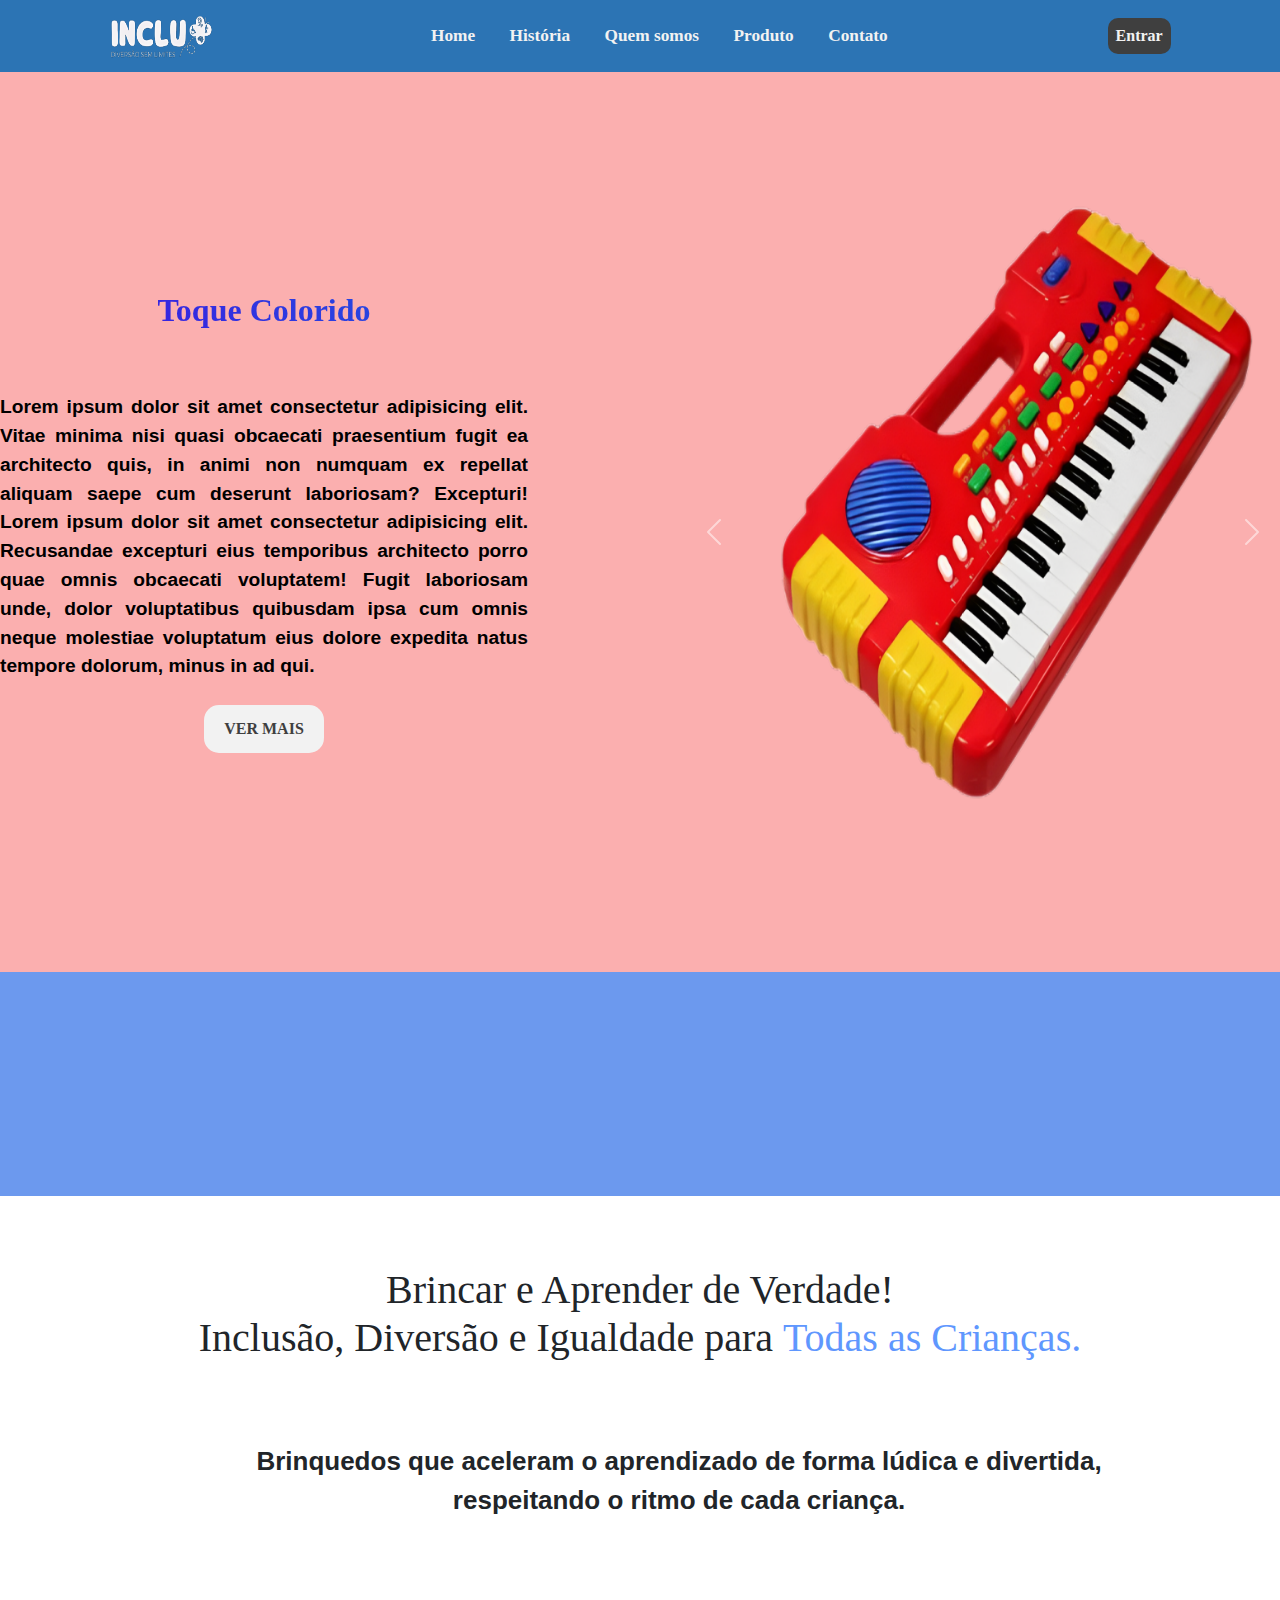
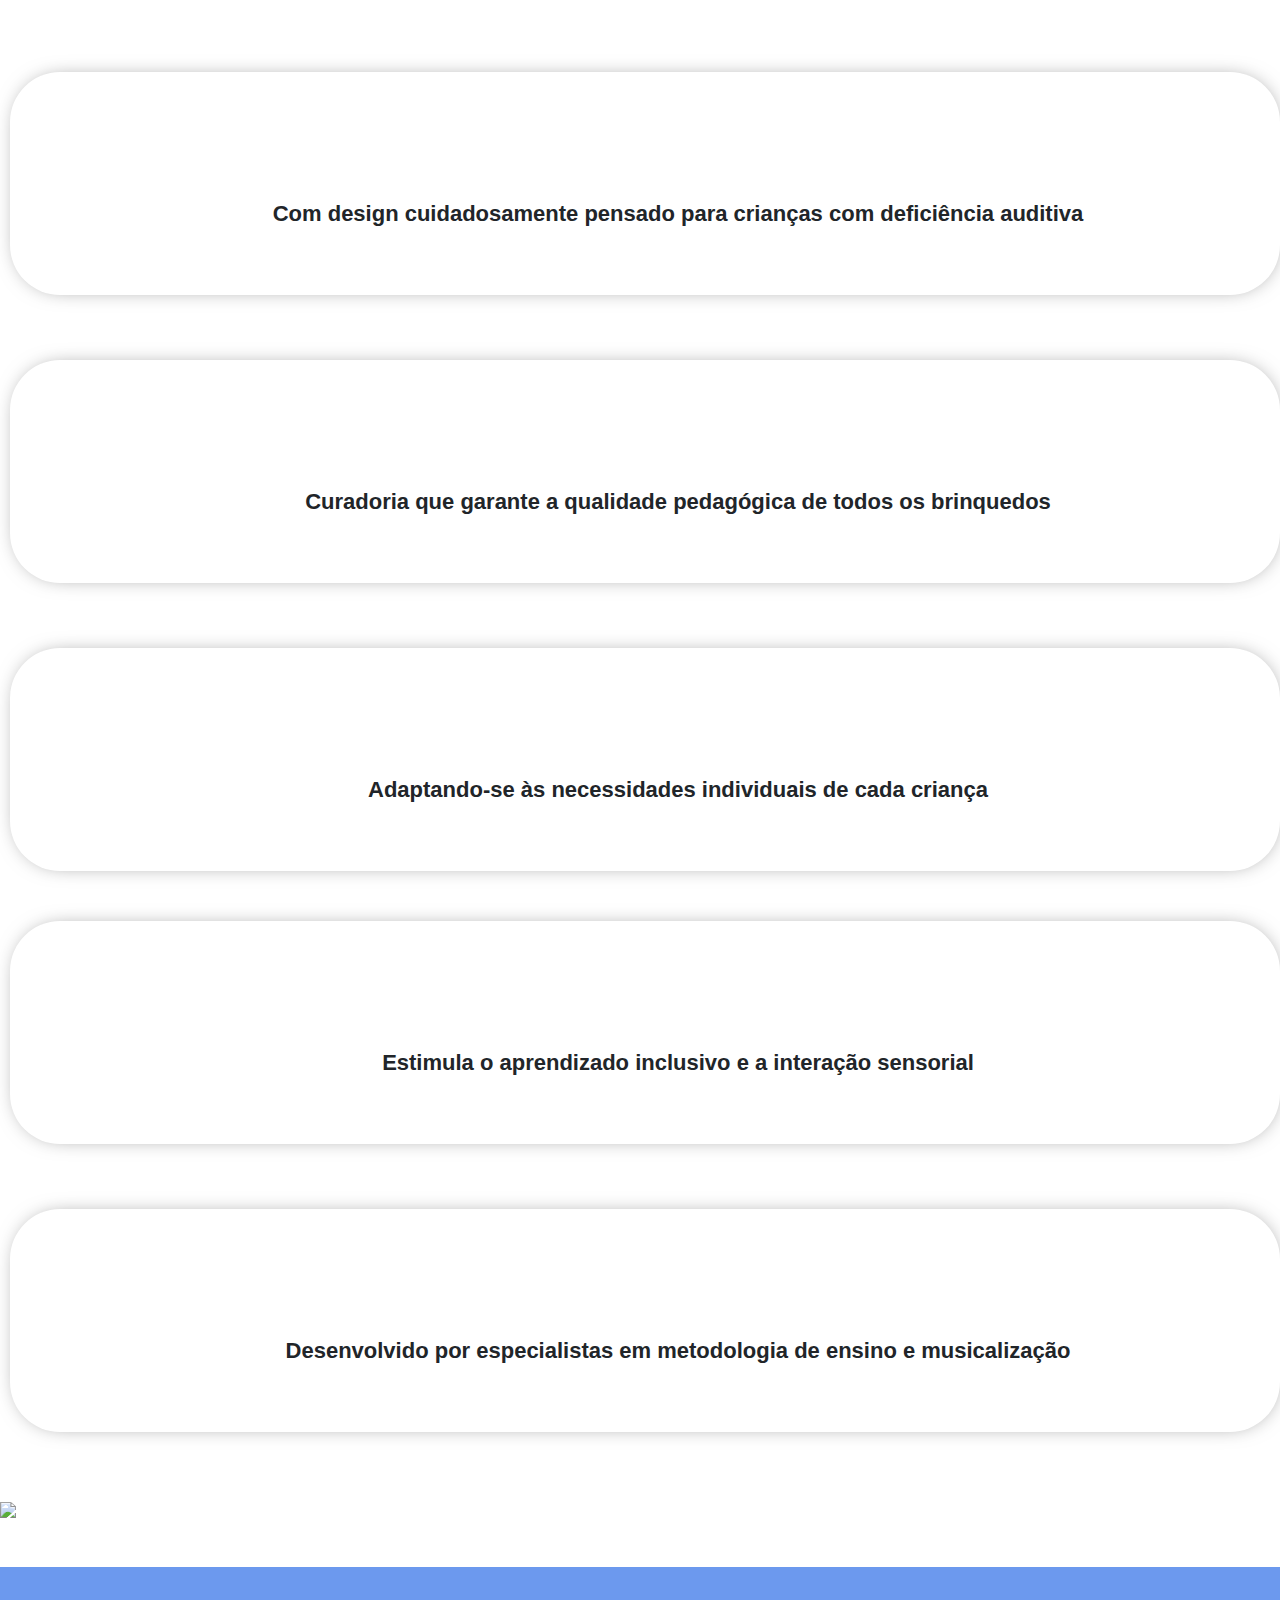
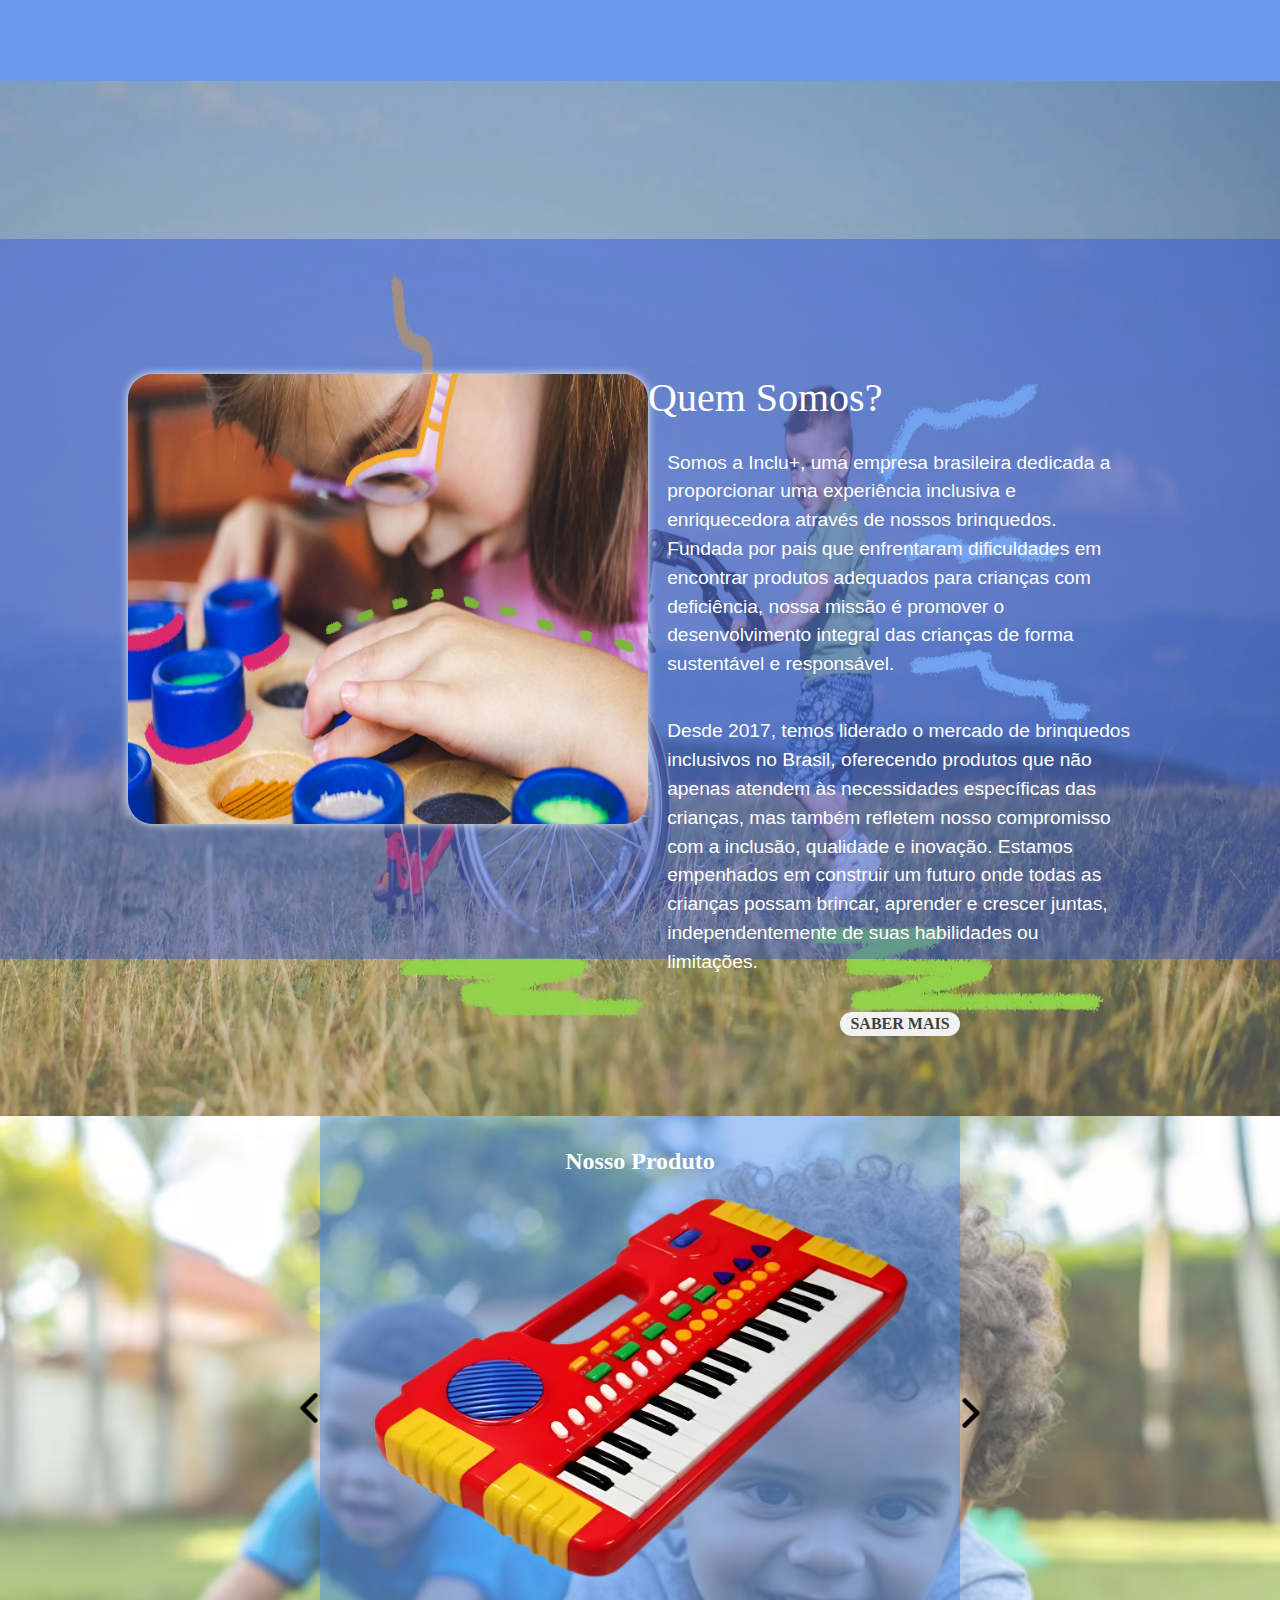
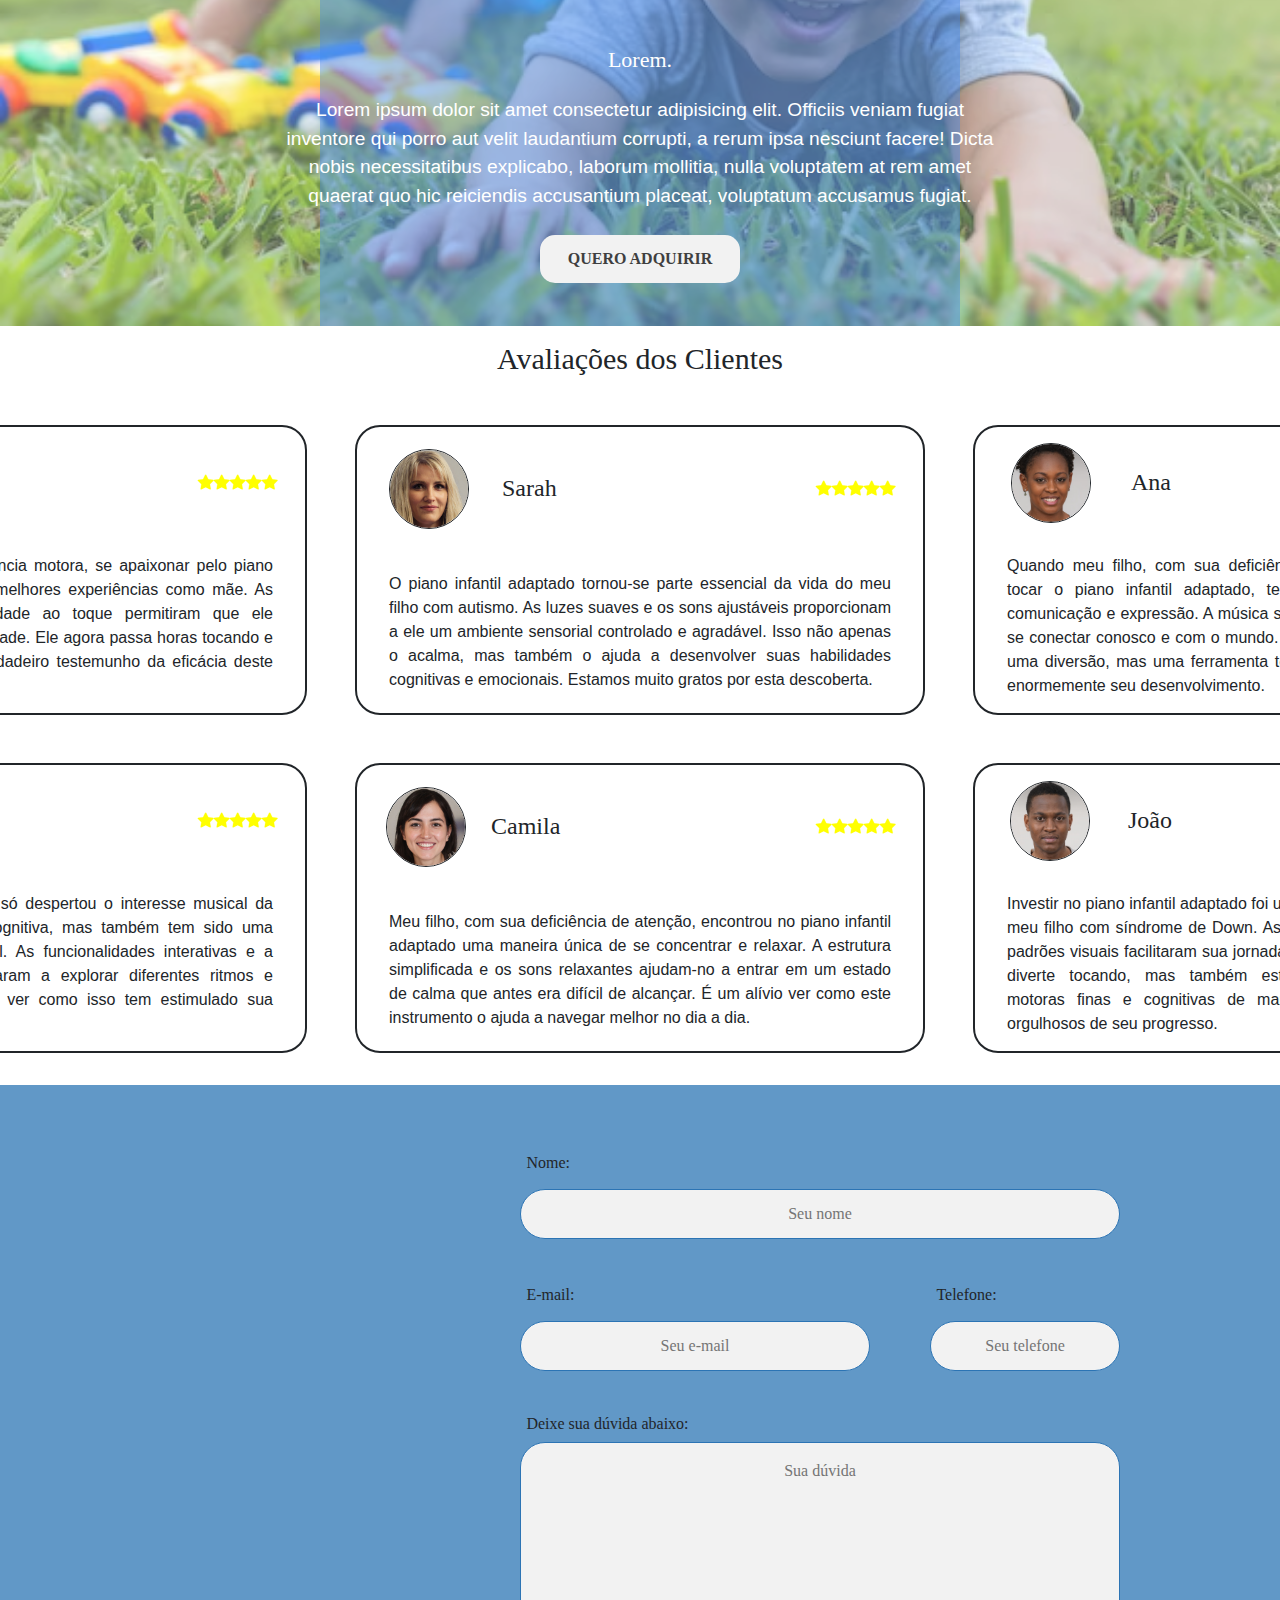
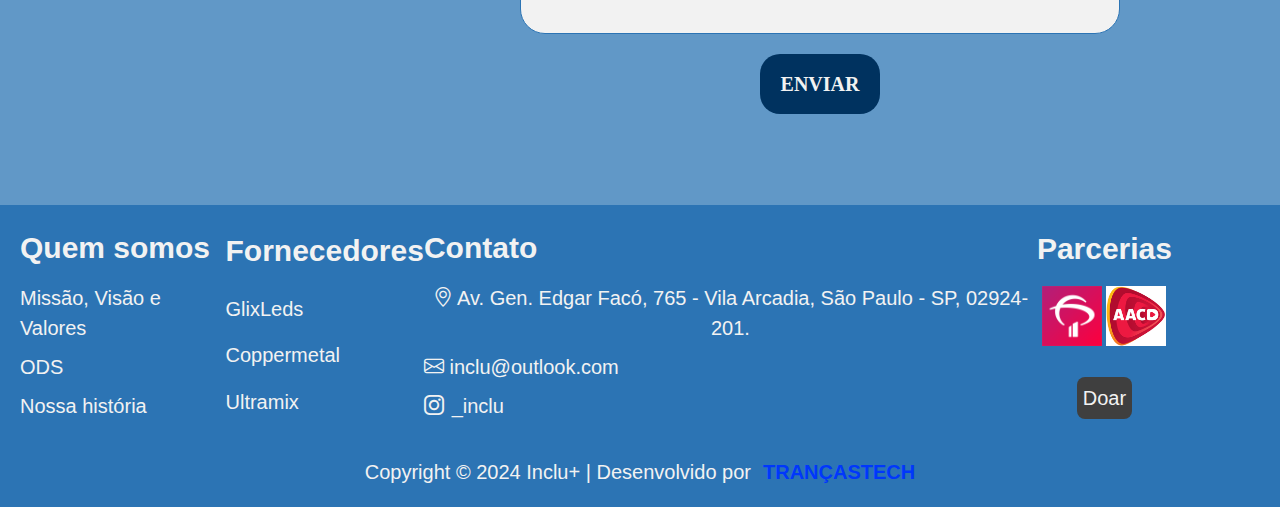
==== index.html @ 2a8fe9d1 "Referencias alteradas" ====
<!DOCTYPE html>
<html lang="pt-br">

<head>
    <meta charset="UTF-8">
    <meta name="viewport" content="width=device-width, initial-scale=1.0">
    <link rel="stylesheet" href="https://cdn.jsdelivr.net/npm/bootstrap-icons@1.11.3/font/bootstrap-icons.min.css">
    <link rel="shortcut icon" href="./IMG/+.PNG" type="image/x-icon">
    <link href="https://cdn.jsdelivr.net/npm/bootstrap@5.3.3/dist/css/bootstrap.min.css" rel="stylesheet"
        integrity="sha384-QWTKZyjpPEjISv5WaRU9OFeRpok6YctnYmDr5pNlyT2bRjXh0JMhjY6hW+ALEwIH" crossorigin="anonymous">
    <title>Inclu+</title>
    <link rel="stylesheet" href="https://cdnjs.cloudflare.com/ajax/libs/font-awesome/6.2.1/css/all.min.css"
        integrity="sha512-MV7K8+y+gLIBoVD59lQIYicR65iaqukzvf/nwasF0nqhPay5w/9lJmVM2hMDcnK1OnMGCdVK+iQrJ7lzPJQd1w=="
        crossorigin="anonymous" referrerpolicy="no-referrer" />
    <link rel="stylesheet" href="./CSS/index.css">
</head>

<body id="inicio">
    <header>
        <nav class="nav-bar">
            <div class="logo">
                <a href="./index.html"><img src="./IMG/Logo.png" alt="Logo da Inclu+"></a>
            </div>
            <div class="nav-list">
                <ul>
                    <li class="nav-item"><a href="./index.html" class="nav-link">Home</a></li>
                    <li class="nav-item"><a href="./HTML/sobre.html" class="nav-link">História</a></li>
                    <li class="nav-item"><a href="#informacoes" class="nav-link">Quem somos</a></li>
                    <li class="nav-item"><a href="#NossoProd" class="nav-link">Produto</a></li>
                    <li class="nav-item"><a href="#contato" class="nav-link">Contato</a></li>
                </ul>
            </div>
            <div class="login-button">
                <a href="./HTML/Login.html">Entrar</a>
            </div>

            <div class="mobile-menu-icon">
                <button onclick="menuShow()"><img class="icon" src="./IMG/menu_white_36dp.svg" alt=""></button>
            </div>
        </nav>
        <div class="mobile-menu">
            <ul>
                <li class="nav-item"><a href="./index.html" class="nav-link">Home</a></li>
                <li class="nav-item"><a href="./HTML/sobre.html" class="nav-link">História</a></li>
                <li class="nav-item"><a href="#informacoes" class="nav-link">Quem somos</a></li>
                <li class="nav-item"><a href="#NossoProd" class="nav-link">Produto</a></li>
                <li class="nav-item"><a href="#contato" class="nav-link">Contato</a></li>
            </ul>

            <div class="login-button">
                <a href="./HTML/Login.html">Entrar</a>
            </div>
        </div>
    </header>

    <div id="carouselExampleAutoplaying" class="carousel slide" data-bs-ride="carousel">
        <div class="texto">
            <h2>Toque Colorido</h2>
            <p id="textoCarousel">Lorem ipsum dolor sit amet consectetur adipisicing elit. Vitae minima nisi quasi
                obcaecati
                praesentium fugit ea architecto quis, in animi non numquam ex repellat aliquam saepe cum deserunt
                laboriosam? Excepturi! Lorem ipsum dolor sit amet consectetur adipisicing elit. Recusandae excepturi
                eius temporibus architecto porro quae omnis obcaecati voluptatem! Fugit laboriosam unde, dolor
                voluptatibus quibusdam ipsa cum omnis neque molestiae voluptatum eius dolore expedita natus tempore
                dolorum, minus in ad qui.</p>
            <a id="VerMais" href="#produto">Ver mais</a>
        </div>
        <div class="carrossel">
            <div class="carousel-inner">
                <div class="carousel-item active">
                    <img src="./IMG/piano1.png" id="d-block" class="d-block w-100 vermelho" alt="">
                </div>
                <div class="carousel-item">
                    <img src="./IMG/piano2.png" class="d-block w-100 preto" alt="">
                </div>
                <div class="carousel-item">
                    <img src="./IMG/piano3.png" class="d-block w-100 rosa" alt="">
                </div>
            </div>
            <button class="carousel-control-prev" type="button" data-bs-target="#carouselExampleAutoplaying"
                data-bs-slide="prev">
                <span class="carousel-control-prev-icon" aria-hidden="true"></span>
                <span class="visually-hidden">Previous</span>
            </button>
            <button class="carousel-control-next" type="button" data-bs-target="#carouselExampleAutoplaying"
                data-bs-slide="next">
                <span class="carousel-control-next-icon" aria-hidden="true"></span>
                <span class="visually-hidden">Next</span>
            </button>
        </div>
    </div>

    <section class="beneficios">
        <img src="IMG/8804fb5b4b.gif" alt="" class="planeta">
        <div class="display-servicos">
            <div class="container2">
                <div class="row">
                    <div class="col-xs-12">
                        <h2>
                            Brincar e Aprender de Verdade! <br>
                            Inclusão, Diversão e Igualdade para <span>Todas as Crianças.</span>
                        </h2>
                        <p>Brinquedos que aceleram o aprendizado de forma lúdica e divertida, <br class="hidden-xs">
                            respeitando o ritmo de cada criança. </p>
                    </div>
                </div>
                <div class="boxes-servicos-desk hidden-xs boxes-servicos visible-xs">
                    <div class="row">

                        <div class="col-xs-12 col-sm-4 col-md-4">
                            <div class="box-servico">
                                <img src="https://criancasinteligentes.com.br/ci/wp-content/uploads/2020/03/imagem-9.png"
                                    alt="">
                                <p>Com design cuidadosamente pensado para crianças com deficiência auditiva</p>
                            </div>
                        </div>
                    </div>
                    <div class="row">
                        <div class="col-xs-12 col-sm-4 col-md-4">
                            <div class="box-servico">
                                <img src="https://criancasinteligentes.com.br/ci/wp-content/uploads/2020/03/imagem-6.png"
                                    alt="">
                                <p>Curadoria que garante a qualidade pedagógica de todos os brinquedos</p>
                            </div>
                        </div>
                    </div>
                    <div class="col-xs-12 col-sm-4 col-md-4">
                        <div class="box-servico">
                            <img src="https://criancasinteligentes.com.br/ci/wp-content/uploads/2020/03/imagem-11.png"
                                alt="">
                            <p>Adaptando-se às necessidades individuais de cada criança</p>
                        </div>
                    </div>
                    <div class="col-xs-12 col-sm-4 col-md-4">
                        <div class="box-servico">
                            <img src="https://criancasinteligentes.com.br/ci/wp-content/uploads/2020/03/imagem-10.png"
                                alt="">
                            <p>Estimula o aprendizado inclusivo e a interação sensorial</p>
                        </div>
                    </div>
                </div>
                <div class="row">
                </div>
            </div>
            <div class="boxes-servicos visible-xs">
                <div class="box-servico">
                    <img src="https://criancasinteligentes.com.br/ci/wp-content/uploads/2020/03/imagem-8.png" alt="">
                    <p>Desenvolvido por especialistas em metodologia de ensino e musicalização</p>
                </div>
            </div>
        </div>
        </div>
        <div class="row">
            <div class="col-xs-12">
                <img src="IMG/8804fb5b4b.gif" class="lua">
            </div>
        </div>
    </section>

    <div class="algumaCoisa">
        <figure class="fundo"><img src="./IMG/Fundo body.jpeg" alt=""></figure>
        <div id="informacoes" class="infos">
            <div class="flex">
                <figure><img src="./IMG/criançaBrincando.png" alt=""></figure>
                <div class="informacoes">
                    <h1>Quem Somos?</h1>
                    <p> Somos a Inclu+, uma empresa brasileira dedicada a proporcionar uma experiência inclusiva e
                        enriquecedora através de nossos brinquedos. Fundada por pais que enfrentaram dificuldades em
                        encontrar produtos adequados para crianças com deficiência, nossa missão é promover o
                        desenvolvimento integral das crianças de forma sustentável e responsável.</p>
                    <p>Desde 2017, temos liderado o mercado de brinquedos inclusivos no Brasil, oferecendo produtos que
                        não apenas atendem às necessidades específicas das crianças, mas também refletem nosso
                        compromisso com a inclusão, qualidade e inovação. Estamos empenhados em construir um futuro onde
                        todas as crianças possam brincar, aprender e crescer juntas, independentemente de suas
                        habilidades ou limitações.</p>
                    <a href="./HTML/sobre.html">Saber mais</a>
                </div>
            </div>
        </div>
    </div>

    <div id="produto">
        <div class="fundo2">
            <figure><img src="./IMG/FundoPiano.png" alt=""></figure>
        </div>
        <div class="resto">
            <div class="texto2">
                <h2>Lorem.</h2>
                <p>Lorem ipsum dolor sit amet consectetur adipisicing elit. Officiis veniam fugiat inventore qui porro
                    aut
                    velit laudantium corrupti, a rerum ipsa nesciunt facere! Dicta nobis necessitatibus explicabo,
                    laborum
                    mollitia, nulla voluptatem at rem amet quaerat quo hic reiciendis accusantium placeat, voluptatum
                    accusamus fugiat.</p>
                <a href="./HTML/AdquirirProd.html">Quero adquirir</a>
            </div>
            <div class="container-slider">
                <button id="prev-button"><img src="./IMG/arrow.png" alt="prev-button"></button>
                <div class="container-images">
                    <img src="./IMG/piano1.png" alt="piano infantil" class="slider on">
                    <img src="./IMG/piano2.png" alt="piano infantil" class="slider">
                    <img src="./IMG/piano3.png" alt="piano infantil" class="slider">
                </div>
                <button id="next-button"><img src="./IMG/arrow.png" alt="next-button"></button>
            </div>
            <h2 id="NossoProd">Nosso Produto</h2>
        </div>
    </div>
    <div class="avaliacao">
        <h2>Avaliações dos Clientes</h2>
        <div class="avaliacoes">
            <div class="av">
                <div class="divisao">
                    <div class="fotoCliente">
                        <figure><img src="./IMG/face-imagem-457829.jpg" alt="cliente"></figure>
                        <h4>Laura</h4>
                    </div>
                    <div class="estrelas">
                        <div class="alinhar">
                            <i class="bi bi-star-fill"></i><i class="bi bi-star-fill"></i><i
                                class="bi bi-star-fill"></i><i class="bi bi-star-fill"></i><i
                                class="bi bi-star-fill"></i>
                        </div>
                    </div>
                </div>
                <div class="cardTexto">
                    <p>Ver meu filho, com sua deficiência motora, se apaixonar pelo piano infantil adaptado foi uma das
                        melhores experiências como mãe. As teclas grandes e a sensibilidade ao toque permitiram que ele
                        explorasse a música com facilidade. Ele agora passa horas tocando e improvisando, o que é um
                        verdadeiro testemunho da eficácia deste instrumento.</p>
                </div>
            </div>
            <div class="av">
                <div class="divisao">
                    <div class="fotoCliente">
                        <figure><img src="./IMG/face-imagem-622151.jpg" alt="cliente"></figure>
                        <h4>Sarah</h4>
                    </div>
                    <div class="estrelas">
                        <div class="alinhar">
                            <i class="bi bi-star-fill"></i><i class="bi bi-star-fill"></i><i
                                class="bi bi-star-fill"></i><i class="bi bi-star-fill"></i><i
                                class="bi bi-star-fill"></i>
                        </div>
                    </div>
                </div>
                <div class="cardTexto">
                    <p>O piano infantil adaptado tornou-se parte essencial da vida do meu filho com autismo. As luzes
                        suaves
                        e os sons ajustáveis proporcionam a ele um ambiente sensorial controlado e agradável. Isso não
                        apenas o acalma, mas também o ajuda a desenvolver suas habilidades cognitivas e emocionais.
                        Estamos
                        muito gratos por esta descoberta.</p>
                </div>
            </div>
            <div class="av">
                <div class="divisao">
                    <div class="fotoCliente">
                        <figure><img src="./IMG/face-imagem127123.PNG" alt="cliente"></figure>
                        <h4>Ana</h4>
                    </div>

                    <div class="estrelas">
                        <div class="alinhar">
                            <i class="bi bi-star-fill"></i><i class="bi bi-star-fill"></i><i
                                class="bi bi-star-fill"></i><i class="bi bi-star-fill"></i><i
                                class="bi bi-star-fill"></i>
                        </div>
                    </div>
                </div>
                <div class="cardTexto">
                    <p>Quando meu filho, com sua deficiência de linguagem, começou a tocar o piano infantil adaptado,
                        testemunhei um novo nível de comunicação e expressão. A música se tornou sua forma preferida de
                        se
                        conectar conosco e com o mundo. Este instrumento não é apenas uma diversão, mas uma ferramenta
                        terapêutica que tem beneficiado enormemente seu desenvolvimento.</p>
                </div>
            </div>
            <div class="av">
                <div class="divisao">
                    <div class="fotoCliente">
                        <figure><img src="./IMG/face-imagem-813365.jpg" alt="cliente"></figure>
                        <h4>Rodrigo</h4>
                    </div>

                    <div class="estrelas">
                        <div class="alinhar">
                            <i class="bi bi-star-fill"></i><i class="bi bi-star-fill"></i><i
                                class="bi bi-star-fill"></i><i class="bi bi-star-fill"></i><i
                                class="bi bi-star-fill"></i>
                        </div>
                    </div>
                </div>
                <div class="cardTexto">
                    <p>O piano infantil adaptado não só despertou o interesse musical da minha filha com deficiência
                        cognitiva, mas também tem sido uma ferramenta educacional incrível. As funcionalidades
                        interativas e
                        a interface acessível a incentivaram a explorar diferentes ritmos e melodias. Estamos felizes
                        por
                        ver como isso tem estimulado sua curiosidade e aprendizado.</p>
                </div>
            </div>
            <div class="av">
                <div class="divisao">
                    <div class="fotoCliente">
                        <figure><img src="./IMG/face-imagem-861164.jpg" alt="cliente"></figure>
                        <h4>Camila</h4>
                    </div>

                    <div class="estrelas">
                        <div class="alinhar">
                            <i class="bi bi-star-fill"></i><i class="bi bi-star-fill"></i><i
                                class="bi bi-star-fill"></i><i class="bi bi-star-fill"></i><i
                                class="bi bi-star-fill"></i>
                        </div>
                    </div>
                </div>
                <div class="cardTexto">
                    <p>Meu filho, com sua deficiência de atenção, encontrou no piano infantil adaptado uma maneira única
                        de
                        se concentrar e relaxar. A estrutura simplificada e os sons relaxantes ajudam-no a entrar em um
                        estado de calma que antes era difícil de alcançar. É um alívio ver como este instrumento o ajuda
                        a
                        navegar melhor no dia a dia.</p>
                </div>
            </div>
            <div class="av">
                <div class="divisao">
                    <div class="fotoCliente">
                        <figure><img src="./IMG/face-imagem123815.PNG" alt="cliente"></figure>
                        <h4>João</h4>
                    </div>

                    <div class="estrelas">
                        <div class="alinhar">
                            <i class="bi bi-star-fill"></i><i class="bi bi-star-fill"></i><i
                                class="bi bi-star-fill"></i><i class="bi bi-star-fill"></i><i
                                class="bi bi-star-fill"></i>
                        </div>
                    </div>
                </div>
                <div class="cardTexto">
                    <p>Investir no piano infantil adaptado foi uma das melhores decisões para meu filho com síndrome de
                        Down. As teclas sensíveis ao toque e os padrões visuais facilitaram sua jornada na música. Ele
                        não
                        apenas se diverte tocando, mas também está desenvolvendo habilidades motoras finas e cognitivas
                        de
                        maneira surpreendente. Estamos orgulhosos de seu progresso.</p>
                </div>
            </div>
        </div>
    </div>

    <div id="contato" class="mapa">
        <div class="estilizar">
            <iframe
                src="https://www.google.com/maps/embed?pb=!1m18!1m12!1m3!1d3658.915525175814!2d-46.7072076!3d-23.499551999999998!2m3!1f0!2f0!3f0!3m2!1i1024!2i768!4f13.1!3m3!1m2!1s0x94cef855a8584cdf%3A0x22f2cccbb94261d8!2sAv.%20Gen.%20Edgar%20Fac%C3%B3%2C%20765%20-%20Vila%20Arcadia%2C%20S%C3%A3o%20Paulo%20-%20SP%2C%2002924-201!5e0!3m2!1spt-BR!2sbr!4v1719951528110!5m2!1spt-BR!2sbr"
                width="600" height="450" style="border:0;" allowfullscreen="" loading="lazy"
                referrerpolicy="no-referrer-when-downgrade">
            </iframe>
            <div class="formCtt">
                <form action="https://formspree.io/f/mwpekbgp" method="POST" class="form">
                    <div class="div1Form">
                        <label for="name">Nome:</label>
                        <input placeholder="Seu nome" type="text" name="Nome" id="name">
                    </div>
                    <div class="div2Form">
                        <div class="email">
                            <label for="email">E-mail:</label>
                            <input placeholder="Seu e-mail" required type="email" name="E-mail" id="email">
                        </div>
                        <div class="telefone">
                            <label for="tel">Telefone:</label>
                            <input placeholder="Seu telefone" type="number" name="Telefone" id="tel">
                        </div>
                    </div>
                    <div class="div3Form">
                        <label for="message">Deixe sua dúvida abaixo:</label>
                        <textarea placeholder="Sua dúvida" required name="message" id="message"></textarea>
                        <button type="submit">Enviar</button>
                    </div>
                </form>
            </div>
        </div>
    </div>

    <footer>
        <div class="footer1">
            <div class="div1">
                <div class="footer">
                    <h4 class="footer">Quem somos</h4>
                    <a href="./HTML/sobre.html">Missão, Visão e Valores</a>
                    <a href="./HTML/sobre.html">ODS</a>
                    <a href="./HTML/sobre.html">Nossa história</a>
                </div>

                <div class="footer">
                    <h4>Fornecedores</h4>
                    <a href="https://glixleds.com.br/">
                        GlixLeds
                    </a>
                    <a href="https://www.coppermetal.com.br/">
                        Coppermetal
                    </a>
                    <a href="https://tintasultramix.com.br/">
                        Ultramix
                    </a>
                </div>

                <div class="footer esse">
                    <h4>Contato</h4>
                    <p><i class="bi bi-geo-alt"></i> Av. Gen. Edgar Facó, 765 - Vila Arcadia, São Paulo - SP,
                        02924-201.
                    </p>
                    <p><i class="bi bi-envelope"></i> inclu@outlook.com</p>
                    <div class="insta">
                        <a id="Insta" href="https://www.instagram.com/_inclu/">
                            <i class="bi bi-instagram"></i>
                        </a>
                        <p>_inclu</p>
                    </div>
                </div>

                <div class="footer">
                    <h4>Parcerias</h4>
                    <div class="i.social-icon essa">
                        <i><img class="imagemfooter" src="./IMG/ícone bradesco.png" alt="Imagem do ícone bradesco"></i>
                        <i><img class="imagemfooter" src="./IMG/aacd logo.jpg" alt="Ícone do site doe.aacd.org.br"></i>
                    </div>
                    <a class="Doar" href="https://doe.aacd.org.br/">
                        <p>Doar</p>
                    </a>
                </div>
            </div>
            <div class="div2">
                <p>Copyright &copy; 2024 Inclu+ | Desenvolvido por <a href="#inicio">Trançastech</a></p>
            </div>
        </div>
    </footer>

    <script src="./JS/teste.js"></script>
    <script src="./JS/main.js"></script>
    <script src="https://cdn.jsdelivr.net/npm/bootstrap@5.3.3/dist/js/bootstrap.bundle.min.js"
        integrity="sha384-YvpcrYf0tY3lHB60NNkmXc5s9fDVZLESaAA55NDzOxhy9GkcIdslK1eN7N6jIeHz"
        crossorigin="anonymous"></script>
</body>

</html>
---- CSS/index.css ----
/* ESTILIZAÇÃO GERAL */

@import url("https://fonts.googleapis.com/css?family=Baloo+Bhai&display=swap");

* {
    padding: 0;
    margin: 0;
    box-sizing: border-box;
    font-family: "Baloo Bhai";
}

:root {
    --widthLogo: 105px;
    --heightLogo: 45px;
    --cor-primaria: #f2f2f2;
    --cor-secundaria: #2c74b4;
    --cor-fundo: #3f3f3f;
    --margin-padrao: 1.6em;
    --radius-botao: 10px;
    --tamanho-fonte-padrao: 1.2rem;
    --tamanho-fonte-padrao: 1.2rem;
}

/* HEADER MOBILE E PC*/

header {
    pointer-events: all;
    z-index: 1;
    top: 0;
    position: fixed;
    width: 100%;
    opacity: 1;
    height: 4.5em;
    background-color: var(--cor-secundaria)
}

.nav-bar {
    display: flex;
    justify-content: space-around;
    align-items: center;
    height: 100%;
}

.logo {
    display: flex;
    align-items: center;
}

.logo h1 {
    color: #fff;
}

.nav-list {
    display: flex;
    align-items: center;
    justify-content: center;
}

.nav-list ul {
    display: flex;
    justify-content: center;
    list-style: none;
}

.nav-bar a {
    font-family: Verdana, Geneva, Tahoma;
    font-size: .9em;
    margin: 0 1em;
    text-decoration: none;
    color: var(--cor-primaria);
    font-weight: bold;
    transition: .3s ease-in-out;
}

.nav-bar a:hover {
    transform: scale(.95);
}

.login-button a {
    font-family: Verdana, Geneva, Tahoma;
    font-size: 1em;
    border-radius: var(--radius-botao);
    background-color: var(--cor-fundo);
    padding: .4em .5em;
    color: var(--cor-primaria);
    text-decoration: none;
    display: flex;
    align-items: center;
}

.mobile-menu-icon {
    display: none;
}

.mobile-menu {
    display: none;
}

@media screen and (max-width: 768px) {

    .nav-bar {
        width: 20%;
    }

    .nav-item {
        display: none;
    }

    .login-button {
        display: none;
    }

    .mobile-menu-icon {
        display: block;
    }

    .mobile-menu-icon button {
        background-color: transparent;
        border: none;
        cursor: pointer;
        margin: 0;
        width: 50%;
        margin-left: 7em;
    }

    .mobile-menu ul {
        display: flex;
        flex-direction: column;
        text-align: center;
    }

    .mobile-menu .nav-item {
        display: block;
        padding-top: 1.2rem;
    }

    .mobile-menu .login-button {
        display: flex;
        justify-content: center;
        margin: .5em;
    }

    .mobile-menu .login-button a {
        padding: 1em;
        font-weight: bold;
    }

    .mobile-menu .login-button button {
        width: 100%;
    }

    .open {
        display: flex;
        flex-direction: column;
        justify-content: space-around;
        background-color: #00325f;
        width: 100vw;
        height: 100vh;
    }

    .open a {
        color: white;
    }

    .open ul,
    .open li {
        margin: 0;
        padding: 0;
    }
}

/* ESTILIZAÇÃO CABEÇALHO */

.logo img {
    width: var(--widthLogo);
    height: var(--heightLogo);
}

.menu a.active {
    border-bottom: 2px solid var(--cor-secundaria);
    /* Adiciona uma borda na parte inferior */
}

.menu a::after:focus {
    width: 100%;
}

.login {
    display: flex;
}

.logo a {
    display: inline-flex;
}

header a:hover {
    transform: scale(1);
    opacity: 0.8;
}

header a {
    transition: ease-in-out .3s;
}

/* CARROSSEL */

.texto p {
    margin: 0;
    text-align: justify;
}

.texto h2 {
    font-size: 2em;
    color: transparent;
    background: linear-gradient(45deg, #3724E0, #244DE0, #24C4E0, #7524E0);
    background-size: 400% 100%;
    animation: animado 5s linear infinite alternate;
    -webkit-background-clip: text;
    font-weight: bold;
}

@keyframes animado {
    0% {
        background-position-x: 0%;
    }

    100% {
        background-position-x: 400%;
    }
}

.texto {
    width: 700px;
    display: flex;
    flex-direction: column;
    justify-content: center;
    align-items: center;
    color: black;
    font-weight: bold;
}

.carousel {
    height: 100vh;
    display: flex;
    justify-content: center;
    margin-top: 4.5em;
    gap: 14em;
}

.carrossel {
    width: 700px;
    display: flex;
    align-items: center;
    justify-content: center;
}

.carousel button {
    left: 90%;
    width: 200px;
    z-index: 0;
}


button.carousel-control-prev {
    left: 48%;
}

.carousel img {
    height: 700px;
    padding: auto;
}

.carousel-item {
    transition: .6s ease-in-out;
}

#carouselExampleAutoplaying {
    transition: .2s ease-in-out;
}

/* ESPACO E SLOGAN */
/* estilização da pate da frase e do teclado se movendo */

.col-xs-12.col-sm-4.col-md-4 {
    width: 100%;
}

.box-servico {
    transition: .1s ease-in-out;
}

.box-servico:hover {
    transform: scale(1.1);
}

.container2 {
    display: flex;
    flex-direction: column;
}

.beneficios .planeta {
    -webkit-animation: anamitionPlanetMobile 8s infinite linear;
    -moz-animation: anamitionPlanetMobile 8s infinite linear;
    -o-animation: anamitionPlanetMobile 8s infinite linear;
    animation: anamitionPlanetMobile 8s infinite linear;
}

.beneficios .lua {
    -webkit-animation: anamitionLuaMobile 12s infinite linear;
    -moz-animation: anamitionLuaMobile 12s infinite linear;
    -o-animation: anamitionLuaMobile 12s infinite linear;
    animation: anamitionLuaMobile 12s infinite linear;
}

@media (min-width: 768px) {
    .beneficios .planeta {
        -webkit-animation: anamitionPlanetTablet 15s infinite linear;
        -moz-animation: anamitionPlanetTablet 15s infinite linear;
        -o-animation: anamitionPlanetTablet 15s infinite linear;
        animation: anamitionPlanetTablet 15s infinite linear;
    }

    .beneficios .lua {
        -webkit-animation: anamitionLuaTablet 18s infinite linear;
        -moz-animation: anamitionLuaTablet 18s infinite linear;
        -o-animation: anamitionLuaTablet 18s infinite linear;
        animation: anamitionLuaTablet 18s infinite linear;
    }
}

@media (min-width: 1025px) {
    .beneficios .planeta {
        -webkit-animation: anamitionPlanet 15s infinite linear;
        -moz-animation: anamitionPlanet 15s infinite linear;
        -o-animation: anamitionPlanet 15s infinite linear;
        animation: anamitionPlanet 15s infinite linear;
    }

    .beneficios .lua {
        -webkit-animation: anamitionLua 18s infinite linear;
        -moz-animation: anamitionLua 18s infinite linear;
        -o-animation: anamitionLua 18s infinite linear;
        animation: anamitionLua 18s infinite linear;
    }
}

@-webkit-keyframes anamitionPlanet {
    0% {
        left: 0%;
        top: 50px;
    }

    22% {
        top: -45px;
    }

    24% {
        top: -48px;
    }

    26% {
        top: -48px;
    }

    28% {
        top: -45px;
    }

    50% {
        left: 100%;
        transform: translateX(-100%);
        top: 50px;
    }

    72% {
        top: -45px;
    }

    74% {
        top: -48px;
    }

    76% {
        top: -48px;
    }

    78% {
        top: -45px;
    }

    100% {
        left: 0%;
        top: 50px;
    }
}

@-webkit-keyframes anamitionLua {
    0% {
        left: 0%;
        top: -50px;
    }

    22% {
        top: 42px;
    }

    24% {
        top: 46px;
    }

    26% {
        top: 46px;
    }

    28% {
        top: 42px;
    }

    50% {
        left: 100%;
        transform: translateX(-100%);
        top: -50px;
    }

    72% {
        top: 42px;
    }

    74% {
        top: 46px;
    }

    76% {
        top: 46px;
    }

    78% {
        top: 42px;
    }

    100% {
        left: 0%;
        top: -50px;
    }
}

@-moz-keyframes anamitionLua {
    0% {
        left: 0%;
        top: -50px;
    }

    22% {
        top: 42px;
    }

    24% {
        top: 46px;
    }

    26% {
        top: 46px;
    }

    28% {
        top: 42px;
    }

    50% {
        left: 100%;
        transform: translateX(-100%);
        top: -50px;
    }

    72% {
        top: 42px;
    }

    74% {
        top: 46px;
    }

    76% {
        top: 46px;
    }

    78% {
        top: 42px;
    }

    100% {
        left: 0%;
        top: -50px;
    }
}

@-o-keyframes anamitionLua {
    0% {
        left: 0%;
        top: -50px;
    }

    22% {
        top: 42px;
    }

    24% {
        top: 46px;
    }

    26% {
        top: 46px;
    }

    28% {
        top: 42px;
    }

    50% {
        left: 100%;
        transform: translateX(-100%);
        top: -50px;
    }

    72% {
        top: 42px;
    }

    74% {
        top: 46px;
    }

    76% {
        top: 46px;
    }

    78% {
        top: 42px;
    }

    100% {
        left: 0%;
        top: -50px;
    }
}

@keyframes anamitionLua {
    0% {
        left: 0%;
        top: -50px;
    }

    22% {
        top: 42px;
    }

    24% {
        top: 46px;
    }

    26% {
        top: 46px;
    }

    28% {
        top: 42px;
    }

    50% {
        left: 100%;
        transform: translateX(-100%);
        top: -50px;
    }

    72% {
        top: 42px;
    }

    74% {
        top: 46px;
    }

    76% {
        top: 46px;
    }

    78% {
        top: 42px;
    }

    100% {
        left: 0%;
        top: -50px;
    }
}

@-webkit-keyframes anamitionPlanetMobile {
    0% {
        left: 0%;
        top: 30px;
    }

    22% {
        top: 6px;
    }

    22% {
        top: 4px;
    }

    24% {
        top: 2px;
    }

    26% {
        top: 2px;
    }

    28% {
        top: 4px;
    }

    30% {
        top: 6px;
    }

    50% {
        left: 100%;
        transform: translateX(-100%);
        top: 30px;
    }

    70% {
        top: 6px;
    }

    72% {
        top: 4px;
    }

    74% {
        top: 2px;
    }

    76% {
        top: 2px;
    }

    78% {
        top: 4px;
    }

    78% {
        top: 6px;
    }

    100% {
        left: 0%;
        top: 30px;
    }
}

@-moz-keyframes anamitionPlanetMobile {
    0% {
        left: 0%;
        top: 30px;
    }

    22% {
        top: 6px;
    }

    22% {
        top: 4px;
    }

    24% {
        top: 2px;
    }

    26% {
        top: 2px;
    }

    28% {
        top: 4px;
    }

    30% {
        top: 6px;
    }

    50% {
        left: 100%;
        transform: translateX(-100%);
        top: 30px;
    }

    70% {
        top: 6px;
    }

    72% {
        top: 4px;
    }

    74% {
        top: 2px;
    }

    76% {
        top: 2px;
    }

    78% {
        top: 4px;
    }

    78% {
        top: 6px;
    }

    100% {
        left: 0%;
        top: 30px;
    }
}

@-o-keyframes anamitionPlanetMobile {
    0% {
        left: 0%;
        top: 30px;
    }

    22% {
        top: 6px;
    }

    22% {
        top: 4px;
    }

    24% {
        top: 2px;
    }

    26% {
        top: 2px;
    }

    28% {
        top: 4px;
    }

    30% {
        top: 6px;
    }

    50% {
        left: 100%;
        transform: translateX(-100%);
        top: 30px;
    }

    70% {
        top: 6px;
    }

    72% {
        top: 4px;
    }

    74% {
        top: 2px;
    }

    76% {
        top: 2px;
    }

    78% {
        top: 4px;
    }

    78% {
        top: 6px;
    }

    100% {
        left: 0%;
        top: 30px;
    }
}

@keyframes anamitionPlanetMobile {
    0% {
        left: 0%;
        top: 30px;
    }

    22% {
        top: 6px;
    }

    22% {
        top: 4px;
    }

    24% {
        top: 2px;
    }

    26% {
        top: 2px;
    }

    28% {
        top: 4px;
    }

    30% {
        top: 6px;
    }

    50% {
        left: 100%;
        transform: translateX(-100%);
        top: 30px;
    }

    70% {
        top: 6px;
    }

    72% {
        top: 4px;
    }

    74% {
        top: 2px;
    }

    76% {
        top: 2px;
    }

    78% {
        top: 4px;
    }

    78% {
        top: 6px;
    }

    100% {
        left: 0%;
        top: 30px;
    }
}

@-webkit-keyframes anamitionLuaMobile {
    0% {
        left: 0%;
        top: -10px;
    }

    22% {
        top: -7px;
    }

    22% {
        top: -6px;
    }

    24% {
        top: -5px;
    }

    26% {
        top: -5px;
    }

    28% {
        top: -6px;
    }

    30% {
        top: -7px;
    }

    50% {
        left: 100%;
        transform: translateX(-100%);
        top: -10px;
    }

    72% {
        top: -4px;
    }

    74% {
        top: -6px;
    }

    76% {
        top: -6px;
    }

    78% {
        top: -4px;
    }

    100% {
        left: 0%;
        top: -10px;
    }
}

.beneficios {
    padding: 70px 0;
    background-color: #6c99ee;
    overflow: hidden;
}

@media (min-width: 768px) {
    .beneficios {
        padding: 200px 0px 90px 0px;
    }
}

.beneficios .display-servicos {
    position: relative;
    padding: 70px 0px 120px 0px;
    background: #fff;
}

.beneficios .display-servicos::before {
    content: '';
    display: inline-block;
    position: absolute;
    background-size: contain;
    background-repeat: no-repeat;
    height: 10vw;
    top: 0%;
    transform: translateY(-50%);
    width: 100vw;
}

.beneficios .display-servicos::after {
    content: '';
    display: inline-block;
    position: absolute;
    background-size: contain;
    background-repeat: no-repeat;
    height: 10vw;
    bottom: 0%;
    transform: translateY(100%);
    width: 100vw;
}

@media (min-width: 768px) {
    .beneficios .display-servicos::after {
        bottom: 0.5%;
    }
}

.beneficios .display-servicos h2 {
    text-align: center;
    font-size: 40px;
}

.beneficios .display-servicos h2 span {
    color: #5f97fe;
}

.beneficios .display-servicos p {
    font-family: Helvetica, Arial, sans-serif !important;
    text-align: center;
    font-size: 26px;
    font-weight: 700;
}

.beneficios .display-servicos .box-servico {
    margin: 50px 0;
    position: relative;
    display: block;
}

.beneficios .display-servicos .box-servico img {
    position: relative;
    left: 50%;
    transform: translateX(-50%);
    max-height: 70px;
}

.beneficios .display-servicos .box-servico p {
    position: relative;
    top: 45px;
    transform: translateY(-50%);
    font-size: 17px;
}

@media (min-width: 768px) {
    .beneficios .display-servicos .box-servico img {
        max-height: 120px;
        width: auto;
    }
}

.beneficios .display-servicos .boxes-servicos-desk {
    margin-top: 50px;
}

.beneficios .display-servicos .boxes-servicos .box-servico {
    -webkit-box-shadow: 1px 0px 22px -9px rgba(0, 0, 0, 0.6);
    -moz-box-shadow: 1px 0px 22px -9px rgba(0, 0, 0, 0.6);
    box-shadow: 1px 0px 22px -9px rgba(0, 0, 0, 0.6);
    background: #fff;
    margin-left: 10px;
    margin-bottom: 15px;
    border-radius: 50px;
    padding: 50px 20px;
    min-height: 200px;
    transition: 1s;
}

.beneficios .display-servicos .boxes-servicos .box-servico img {
    height: 100px;
    position: relative;
}

.beneficios .display-servicos .boxes-servicos .box-servico p {
    font-size: 22px;
}

.beneficios .planeta {
    position: relative;
    top: 10px;
    z-index: 99;
    max-width: 50px;
}

@media (min-width: 768px) {
    .beneficios .planeta {
        top: 0px;
        max-width: 85px;
    }
}

@media (min-width: 1025px) {
    .beneficios .planeta {
        max-width: 140px;
        top: -30px;
    }
}

.beneficios .lua {
    position: relative;
    top: -30px;
    max-width: 75px;
}

@media (min-width: 768px) {
    .beneficios .lua {
        top: -70px;
        max-width: 150px;
    }
}

@media (min-width: 1025px) {
    .beneficios .lua {
        max-width: 210px;
    }
}

/* ESTILIZAÇÃO CORPO */

#Sobre {
    margin-top: 3em;
}

h2,
h3 {
    font-family: Verdana, Tahoma;
    font-size: 22px;
    margin-bottom: 2em;
    text-align: center;
}

h2 img {
    width: 15px;
    height: 15px;
}

ul {
    margin-left: 7em;
    list-style: none;
    font-family: Arial, Helvetica;
    font-size: var(--tamanho-fonte-padrao);
}

ul li {
    margin-left: 1em;
}

div p {
    font-family: Arial, Helvetica;
    font-size: var(--tamanho-fonte-padrao);
    margin: 1em 0 2em 3em;
}

footer {
    align-items: center;
    justify-content: space-between;
    background-color: #2c74b4;
    display: flex;
    padding: 20px;
}

.somos {
    display: flex;
}

.somos2 {
    border-radius: 15px;
    padding: 1em;
}

.somos2 p {
    text-align: justify;
}

.somos2 h2,
.somos2 h3,
.avaliacao h2 {
    text-align: left;
    margin-left: 3em;
    font-size: 30px;
}

.somos2 h3 {
    margin: 1em 3em;
}

.somos2 h2 {
    margin-bottom: .5em;
}

.somos h2 span {
    color: var(--cor-secundaria);
}

.imagem {
    border-radius: 15px;
    width: 100%;
}

figure.img {
    border: 1px solid;
    height: 800px;
    display: flex;
    flex-flow: row wrap;
    justify-content: center;
    align-items: center;
    gap: 50px;
    width: 870px;
}


div.somos figure img {
    width: 240px;
    height: 240px;
    border-radius: 15px;
}

div.somos .imagem {
    display: flex;
    gap: 20px;
    flex-flow: row wrap;
    justify-content: center;
    align-items: center;
    width: 53%;
    padding: 3em 10%;
}

.hist {
    font-family: Verdana, Geneva, Tahoma, sans-serif;
    display: grid;
    grid-template-columns: repeat(2, 2fr);
    gap: 20px;
    align-items: center;
    text-align: justify;
    border-bottom: 2px solid;
    border-top: 1px solid;
    border-left: 1px solid;
    border-right: 1px solid;
    border-top-left-radius: 15px;
    border-top-right-radius: 15px;
    border-bottom-left-radius: 15px;
    border-bottom-right-radius: 15px;
}

.hist1 {
    border-right: 2px solid;
    padding: 1em;
    width: 95.5%;
}

.img2 {
    width: 450px;
    height: 450px;
    align-items: center;
    border-radius: 50%;
}

/* BOTAO DO 1° CARROSSEL */

#VerMais,
.texto2 a,
.informacoes a {
    border-radius: 15px;
    width: 120px;
    height: 3em;
    display: flex;
    justify-content: center;
    align-items: center;
    text-decoration: none;
    margin-top: 1.5em;
    background-color: var(--cor-primaria);
    color: var(--cor-fundo);
    transition: .4s ease-in-out;
    text-transform: uppercase;
    font-weight: bold;
}

#VerMais:hover,
.texto2 a:hover,
.informacoes a:hover {
    transform: scale(1.1);
    box-shadow: 0 0 6px #0037fc;
}

/* DIV ALGUMA COISA */

.algumaCoisa {
    width: 100%;
    height: 115vh;
    display: flex;
    justify-content: center;
    align-items: center;
}

.algumaCoisa .fundo img {
    width: 100vw;
    height: 115vh;
    opacity: .85;
}

.infos {
    position: absolute;
    height: 720px;
    width: 100vw;
    display: flex;
    justify-content: center;
    align-items: center;
    padding: 2em;
    background-color: #244de06b;
}

.flex {
    display: flex;
    width: 80vw;
    height: 50vh;
    justify-content: space-around;
}

.informacoes {
    width: 44vw;
    display: flex;
    flex-direction: column;
    color: white;
}

.informacoes p {
    margin: 1em;
}

.infos figure img {
    width: 520px;
    height: 450px;
    border-radius: 25px;
    box-shadow: 0 0 8px var(--cor-primaria);
}

.flex figure {
    align-self: center;
}

.informacoes a {
    align-self: center;
    margin: 1em;
}

/* DIV CARROSSEL2 E PARTE DO PRODUTO */

#produto {
    display: flex;
    justify-content: center;
    height: 90vh;
}

.fundo2 {
    position: absolute;
    height: 90vh;
    z-index: -1;
    opacity: .7;
}

.fundo2 img {
    height: 90vh;
    width: 100vw;
}

.resto {
    display: flex;
    flex-direction: column-reverse;
    justify-content: center;
    align-items: center;
    height: 90vh;
    width: 50vw;
    background-color: #458aeb77;
    color: white;
}

.texto2 p {
    margin: 0;
}

.texto2 {
    width: 720px;
    text-align: center;
    display: flex;
    flex-direction: column;
    align-items: center;
    height: 30vh;
}

.texto2 a {
    width: 200px;
    padding: 1em;
}

.texto2 a p,
#VerMais p {
    font-size: 1em;
}

.container-slider {
    display: flex;
    width: 800px;
    min-height: 50vh;
    align-items: center;
    justify-content: center;
    gap: 1em;
}

.container-images {
    position: relative;
    display: flex;
    align-items: center;
    justify-content: center;
    width: 600px;
}

.container-images img {
    transition: .8s ease-in-out;
    height: 450px;
}

.slider {
    opacity: 0;
    transition: opacity .2s;
    position: absolute;
    width: 100%;
    border-radius: 10px;
}

.on {
    opacity: 1;
}

#prev-button,
#next-button {
    width: 30px;
    height: 30px;
    border: none;
    background-color: transparent;
    cursor: pointer;
}

#prev-button img,
#next-button img {
    width: 100%;
    height: 100%;
}

#prev-button {
    transform: rotate(180deg);
}

#produto h2 {
    margin: 1em;
}

h2#NossoProd {
    margin: 0;
    font-size: 1.5em;
    font-weight: bold;
}

/* AVALIACOES */

div.avaliacoes {
    display: grid;
    grid-template-columns: repeat(3, 570px);
    grid-template-rows: repeat(2, 290px);
    justify-content: center;
    gap: 3em;
    margin-top: 3em;
}

.avaliacao h2 {
    margin: .5em;
    text-align: center;
}

.av h4 {
    margin: 0;
}

.estrelas i {
    color: yellow;
}

.estrelas {
    transition: .2s ease;
    display: flex;
    justify-content: flex-end;
}

.cardTexto {
    margin: 0 2em;
    text-align: justify;
}

.cardTexto p {
    margin: 0;
    font-size: 1em;
}

.av {
    display: flex;
    flex-flow: row wrap;
    align-items: center;
    border-radius: 25px;
    border: 2px solid;
    transition: .3s ease-in-out;
}

.divisao {
    display: flex;
    justify-content: space-between;
    width: 98%;
    padding: 0 1em;
}

.alinhar {
    display: flex;
    align-items: center;
}

.av:hover {
    box-shadow: 0 0 10px #0037fc8f;
    transform: scale(1.05);
}

.av .fotoCliente img {
    border-radius: 50%;
    border: 1px solid;
    width: 80px;
    height: 80px;
}

.fotoCliente {
    display: flex;
    align-items: center;
    justify-content: space-around;
    width: 200px;
}

/* MAPA E CONTATO */

.mapa {
    margin-top: 2em;
    height: 80vh;
    background-color: #2c75b4bf;
    display: flex;
    align-items: center;
    justify-content: center;
}

.estilizar {
    display: flex;
    justify-content: space-around;
    width: 75vw;
    height: 70vh;
}

.div2Form {
    display: flex;
    justify-content: space-between;
    height: 100px;
}

.div3Form {
    display: flex;
    flex-direction: column;
}

.email {
    width: 350px;
}

.telefone {
    width: 190px;
}

iframe {
    border-radius: 25px;
    height: 85%;
    width: 35vw;
    align-self: center;
}

form {
    width: 600px;
    border-radius: 15px;
    height: 95%;
    display: flex;
    flex-direction: column;
    justify-content: space-around;
}

label {
    margin: .4em;
    display: block;
}

input {
    font-size: 16px;
    width: 100%;
    height: 50px;
    background: var(--cor-primaria);
    margin: .5em 0;
    border: 1.5px solid var(--cor-secundaria);
    border-radius: 50px;
    padding: 1em;
    text-align: center;
}

form p {
    margin: 0;
}

input:focus {
    outline: none;
}

button {
    padding: 0;
    width: 120px;
    height: 60px;
    margin-top: 1em;
    border: none;
    border-radius: 20px;
    background-color: #00325f;
    color: var(--cor-primaria);
    font-weight: 600;
    font-size: 20px;
    text-transform: uppercase;
    align-self: center;
    transition: linear .3s;
}

form button:hover {
    background-color: var(--cor-secundaria);
}

input:focus,
select:focus {
    outline: .5px solid;
}

input::-webkit-inner-spin-button,
input::-webkit-outer-spin-button {
    display: none;
}

textarea {
    background: var(--cor-primaria);
    font-size: 16px;
    text-align: center;
    padding: 1em;
    resize: none;
    border-radius: 25px;
    border: 1.5px solid var(--cor-secundaria);
    height: 12em;
    width: 100%;
}

/* RESPONSIVIDADE */


/* RODAPÉ */

footer {
    background-color: var(--cor-secundaria);
    position: absolute;
    width: 100vw;
    display: flex;
    justify-content: space-evenly;
    align-items: center;
    padding: 20px;
}

.footer1 {
    display: flex;
    flex-direction: column;
    width: 100%;
}

.div1 {
    z-index: 1;
    display: flex;
    justify-content: space-evenly;
    width: 90vw;
    margin-bottom: 2em;
}

.div1 a:hover,
.div2 a:hover,
footer i:hover {
    cursor: pointer;
    color: #0037fc;
    transform: scale(1.1);
}

.div2 {
    width: 100%;
    display: flex;
    justify-content: center;
}

.div2 p {
    margin: 0;
    width: 700px;
    display: flex;
    justify-content: center;
    align-items: center;
}

.div2 a {
    margin-left: .6em;
    text-transform: uppercase;
    color: #0037fc;
    font-weight: bold;
}

div.footer {
    height: 200px;
    display: flex;
    flex-direction: column;
    justify-content: space-around;
    align-items: flex-start;
}

footer h4 {
    justify-self: baseline;
    font-weight: bold;
    font-size: 30px;
    text-align: center;
    color: #f2f2f2;
    font-family: Verdana, Geneva, Tahoma, sans-serif;
}

#contato p {
    margin: 0;
}

footer a {
    font-size: 30px;
    display: flex;
    text-align: left;
    transition: .1s ease-in-out;
}

footer p,
footer a {
    font-size: 20px;
    color: #f2f2f2;
    text-decoration: none;
    font-family: Arial, Helvetica, sans-serif;
}

footer a:hover {
    transform: scale(1.1);
}

.imagemfooter {
    height: 60px;
    width: 60px;
}

.Doar {
    background-color: var(--cor-fundo);
    border-radius: 8px;
    margin-top: 1em;
    align-self: center;
    transition: ease-in-out .3s;
}

.Doar p {
    margin: 0;
    font-size: 1em;
    padding: .3em;
}

.esse p {
    font-size: 20px;
    text-align: center;
    margin: 0;
}

.essa {
    align-self: center;
}

.insta {
    display: flex;
    align-items: center;
    width: 80px;
    justify-content: space-between;
}

a.Doar:hover {
    opacity: .8;
    transform: scale(1);
}

/* OUTROS */

figure {
    margin: 0;
}

.nav-list ul {
    padding: 0;
    margin: 0;
}

.nav-bar li {
    margin: 0;
}
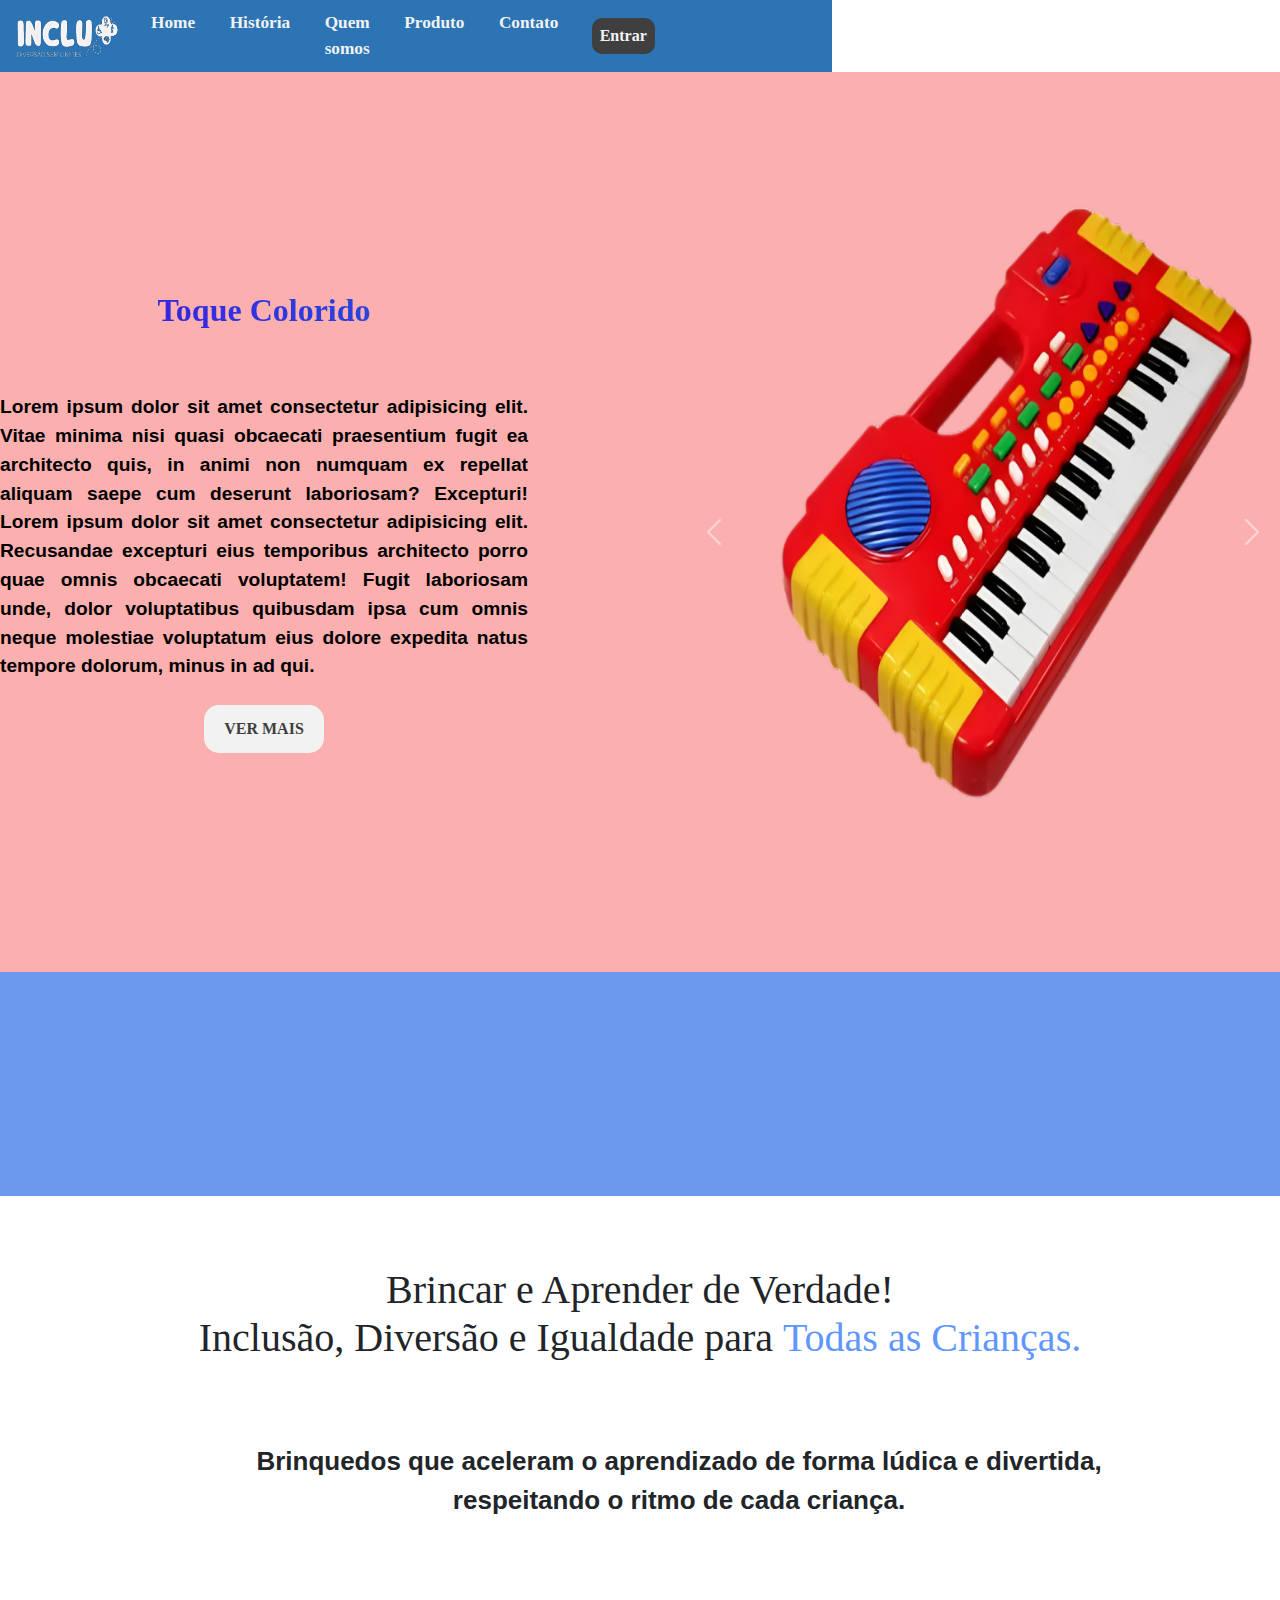
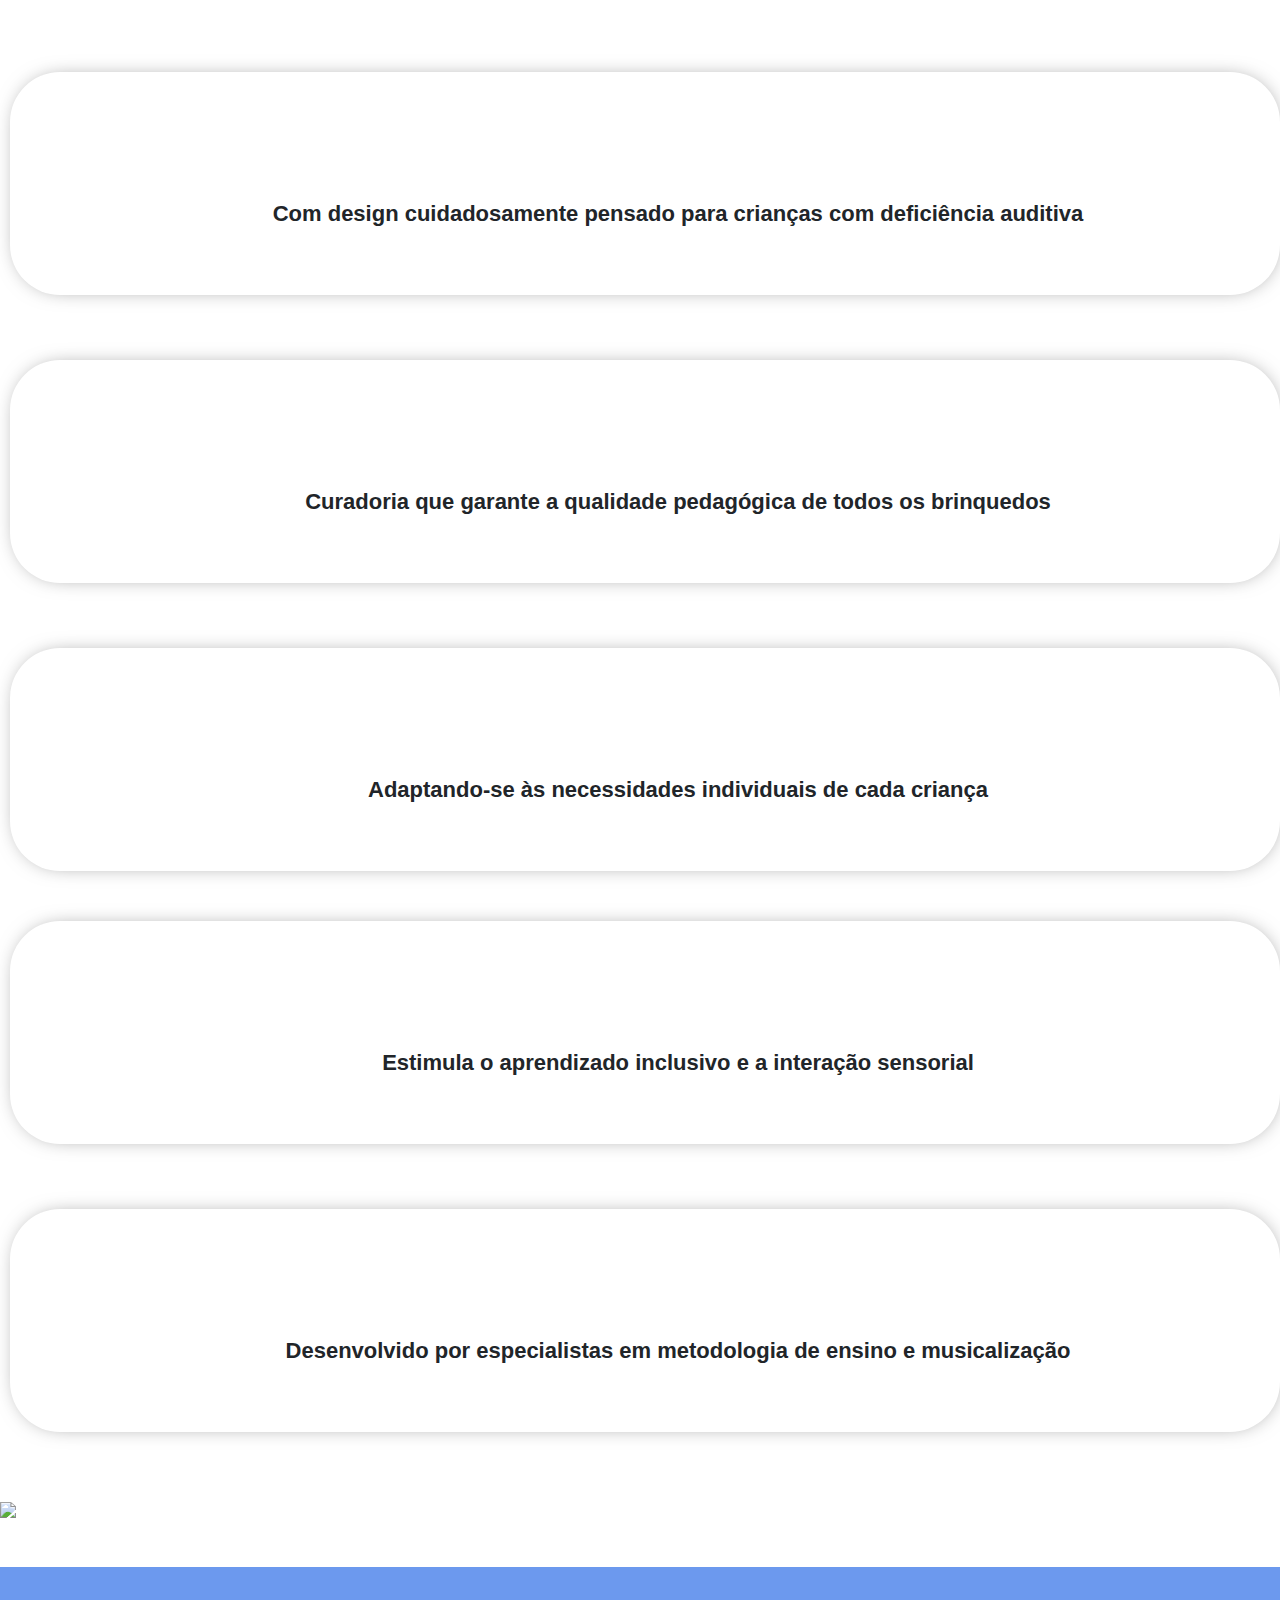
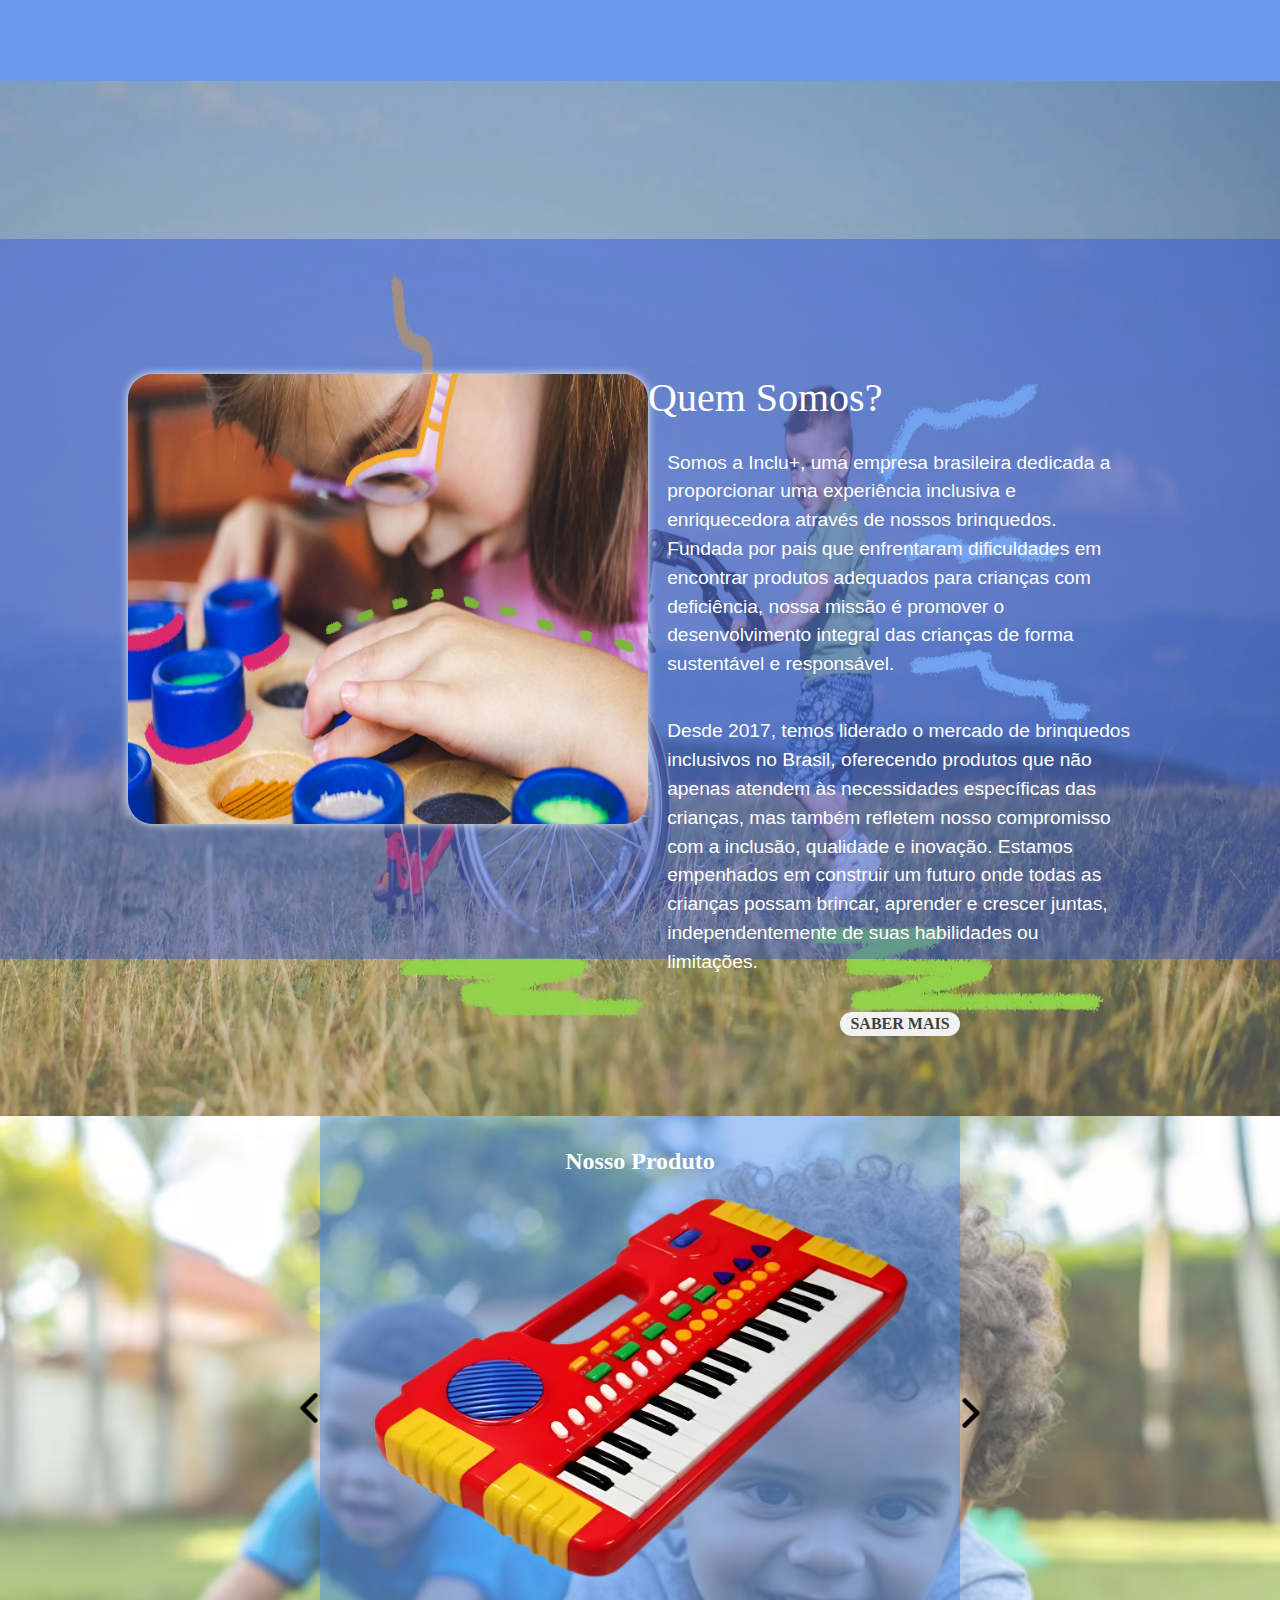
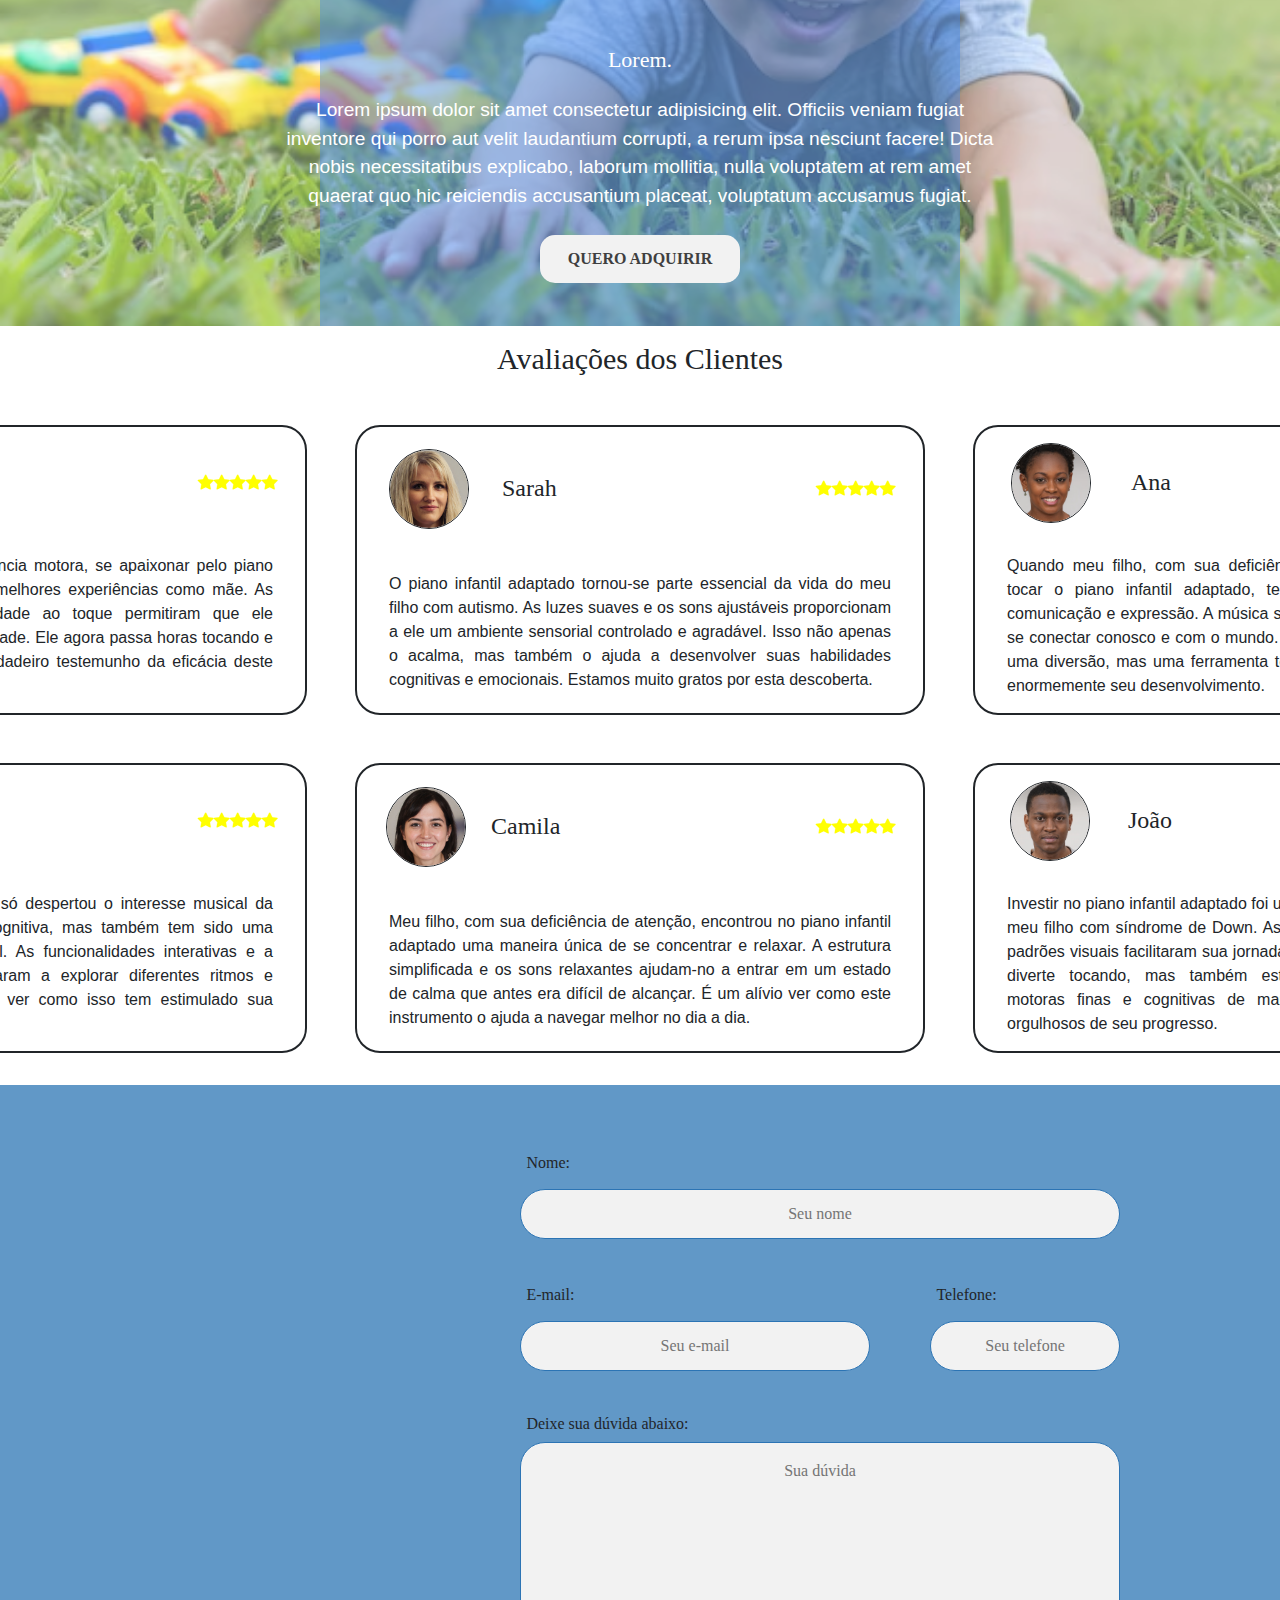
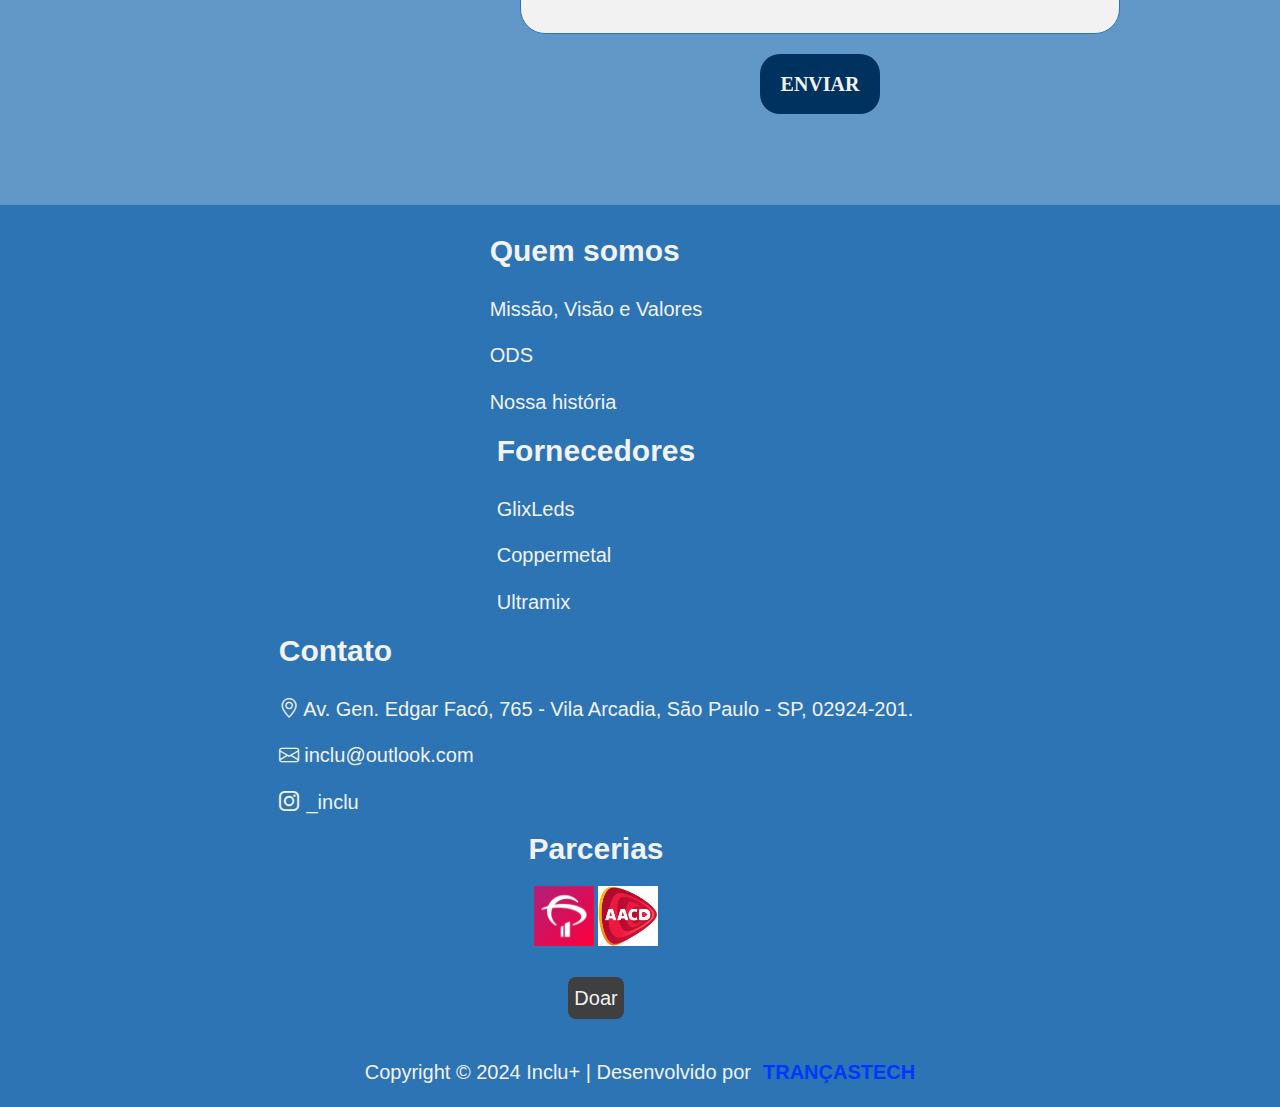
==== commit d873c76f: "coloquei acessibilidade e chatbox" ====
--- a/index.html
+++ b/index.html
@@ -13,6 +13,7 @@
         integrity="sha512-MV7K8+y+gLIBoVD59lQIYicR65iaqukzvf/nwasF0nqhPay5w/9lJmVM2hMDcnK1OnMGCdVK+iQrJ7lzPJQd1w=="
         crossorigin="anonymous" referrerpolicy="no-referrer" />
     <link rel="stylesheet" href="./CSS/index.css">
+    
 </head>
 
 <body id="inicio">
@@ -26,7 +27,7 @@
                     <li class="nav-item"><a href="./index.html" class="nav-link">Home</a></li>
                     <li class="nav-item"><a href="./HTML/sobre.html" class="nav-link">História</a></li>
                     <li class="nav-item"><a href="#informacoes" class="nav-link">Quem somos</a></li>
-                    <li class="nav-item"><a href="#NossoProd" class="nav-link">Produto</a></li>
+                    <li class="nav-item"><a href="./HTML/produtos.html" class="nav-link">Produto</a></li>
                     <li class="nav-item"><a href="#contato" class="nav-link">Contato</a></li>
                 </ul>
             </div>
@@ -43,7 +44,7 @@
                 <li class="nav-item"><a href="./index.html" class="nav-link">Home</a></li>
                 <li class="nav-item"><a href="./HTML/sobre.html" class="nav-link">História</a></li>
                 <li class="nav-item"><a href="#informacoes" class="nav-link">Quem somos</a></li>
-                <li class="nav-item"><a href="#NossoProd" class="nav-link">Produto</a></li>
+                <li class="nav-item"><a href="./HTML/produtos.html" class="nav-link">Produto</a></li>
                 <li class="nav-item"><a href="#contato" class="nav-link">Contato</a></li>
             </ul>
 
@@ -443,6 +444,31 @@
     <script src="https://cdn.jsdelivr.net/npm/bootstrap@5.3.3/dist/js/bootstrap.bundle.min.js"
         integrity="sha384-YvpcrYf0tY3lHB60NNkmXc5s9fDVZLESaAA55NDzOxhy9GkcIdslK1eN7N6jIeHz"
         crossorigin="anonymous"></script>
+        <div vw class="enabled">
+            <div vw-access-button class="active"></div>
+            <div vw-plugin-wrapper>
+              <div class="vw-plugin-top-wrapper"></div>
+            </div>
+          </div>
+          <script src="https://vlibras.gov.br/app/vlibras-plugin.js"></script>
+          <script>
+            new window.VLibras.Widget('https://vlibras.gov.br/app');
+          </script>
+          <script src="https://cdn.userway.org/widget.js" data-account="lDNOgbcrEH"></script>    
+          <!--chatai-->
+          <script>
+            window.GPTTConfig = {
+                uuid: "f7d626b9bde9489b96cb5447dec123ee"
+            }
+        </script>
+        <script
+            src="https://app.gpt-trainer.com/widget-asset.min.js"
+            defer>
+        </script>
+        
+
+        <!--fim do chatai-->
+        
 </body>
 
 </html>--- a/CSS/index.css
+++ b/CSS/index.css
@@ -1620,7 +1620,51 @@
 
 /* RESPONSIVIDADE */
 
-
+@media screen and (max-width: 1880px) {
+
+    header,
+    nav.nav-bar {
+        width: 65%;
+        justify-content: space-between;
+    }
+
+    .mobile-menu.open {
+        z-index: 1;
+        width: 75%;
+        min-height: 100%;
+    }
+
+    footer {
+        z-index: 0;
+    }
+
+    div.footer {
+        align-items: center;
+    }
+
+    .div2 p {
+        display: block;
+    }
+
+    .div2 a {
+        margin-left: 6em;
+    }
+
+    .footer p {
+        text-align: center;
+    }
+
+    footer .div1 {
+        flex-direction: column;
+        justify-content: center;
+        align-items: center;
+    }
+
+    body {
+        width: 100%;
+    }
+
+}
 /* RODAPÉ */
 
 footer {
@@ -1770,4 +1814,4 @@
 
 .nav-bar li {
     margin: 0;
-}+}
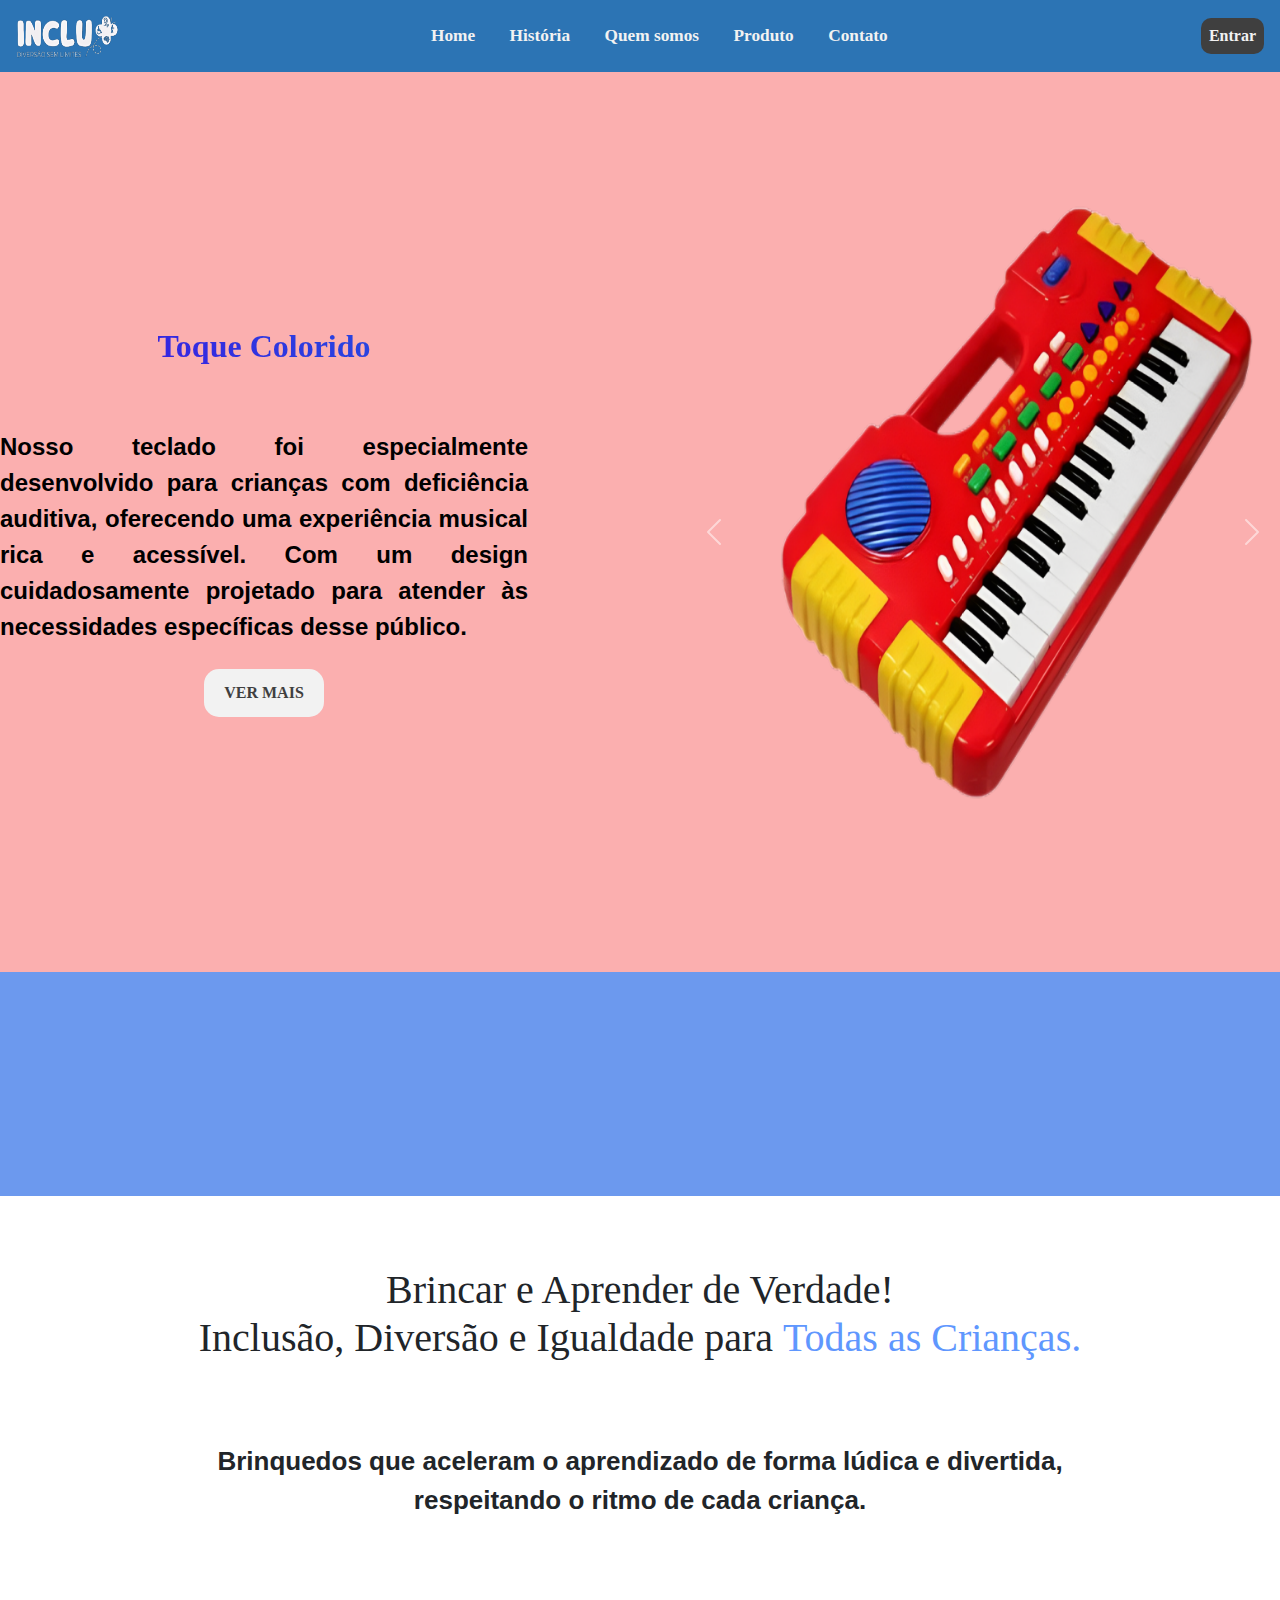
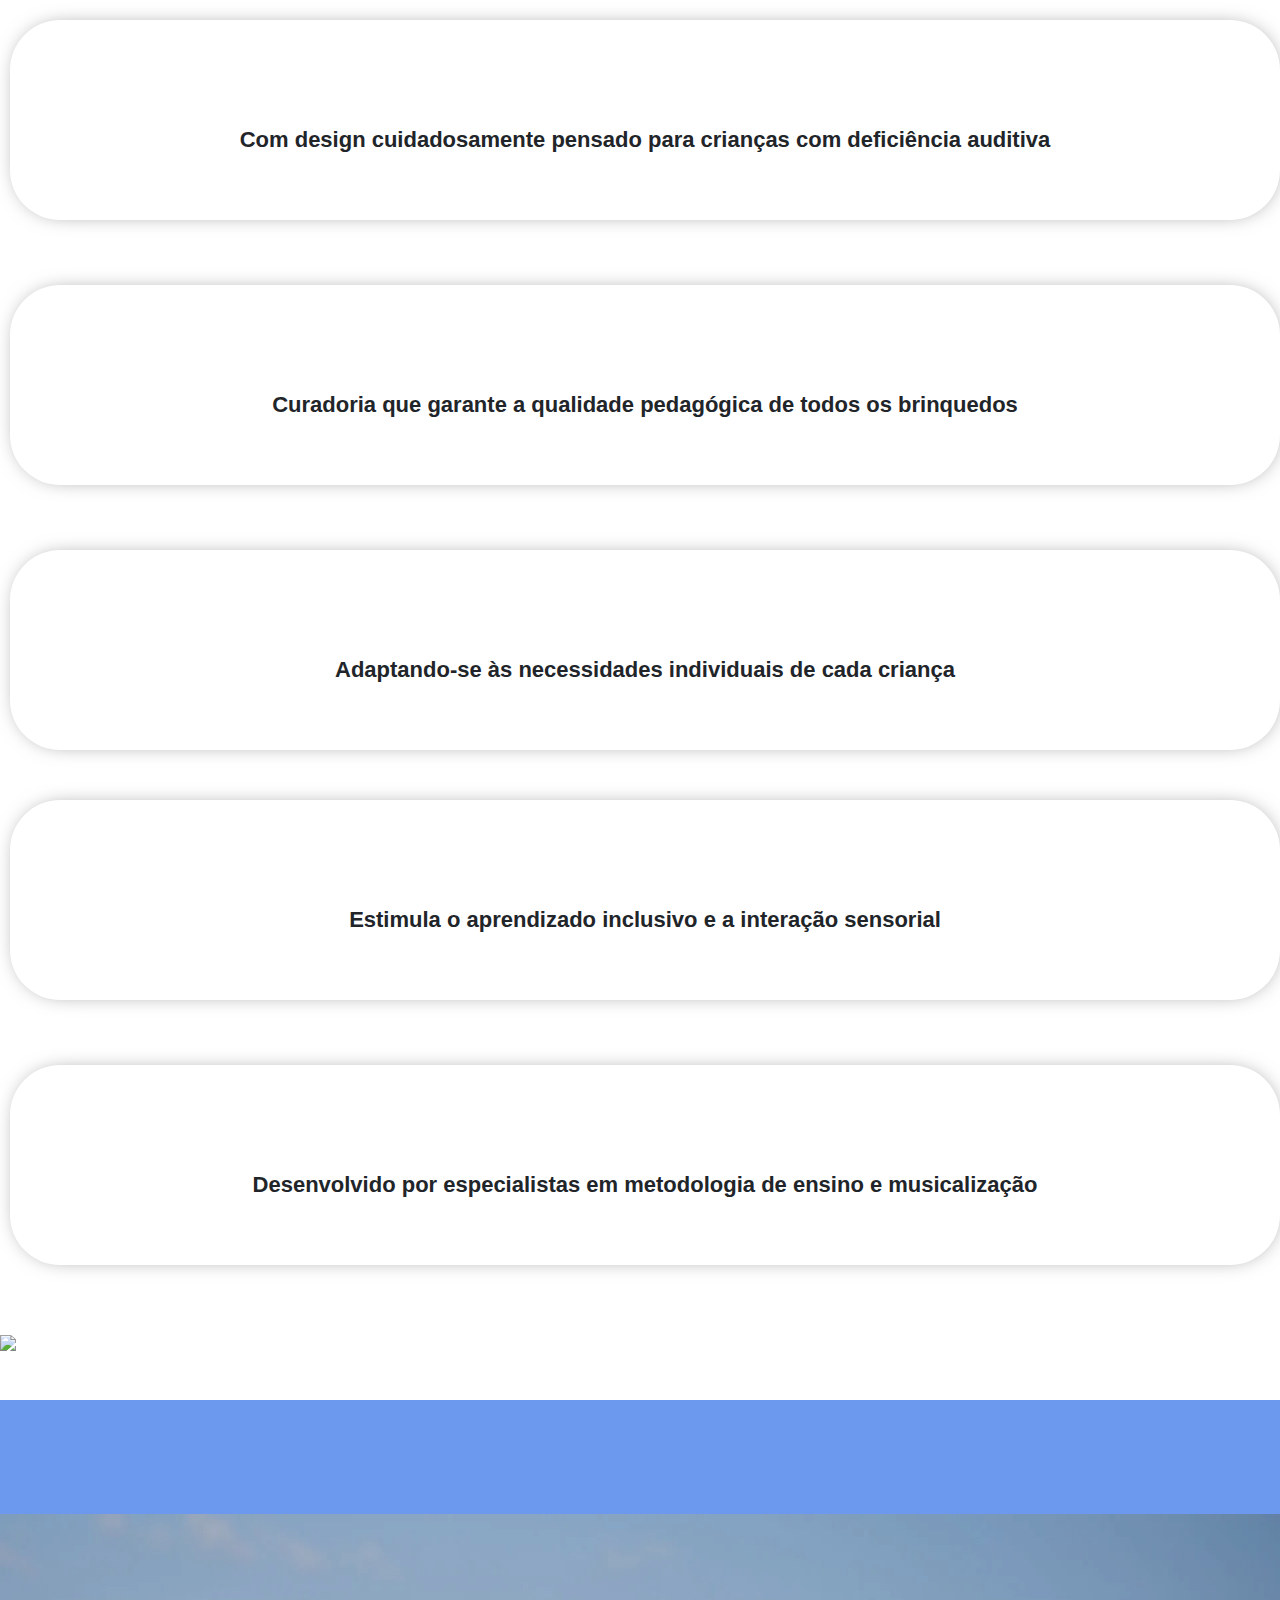
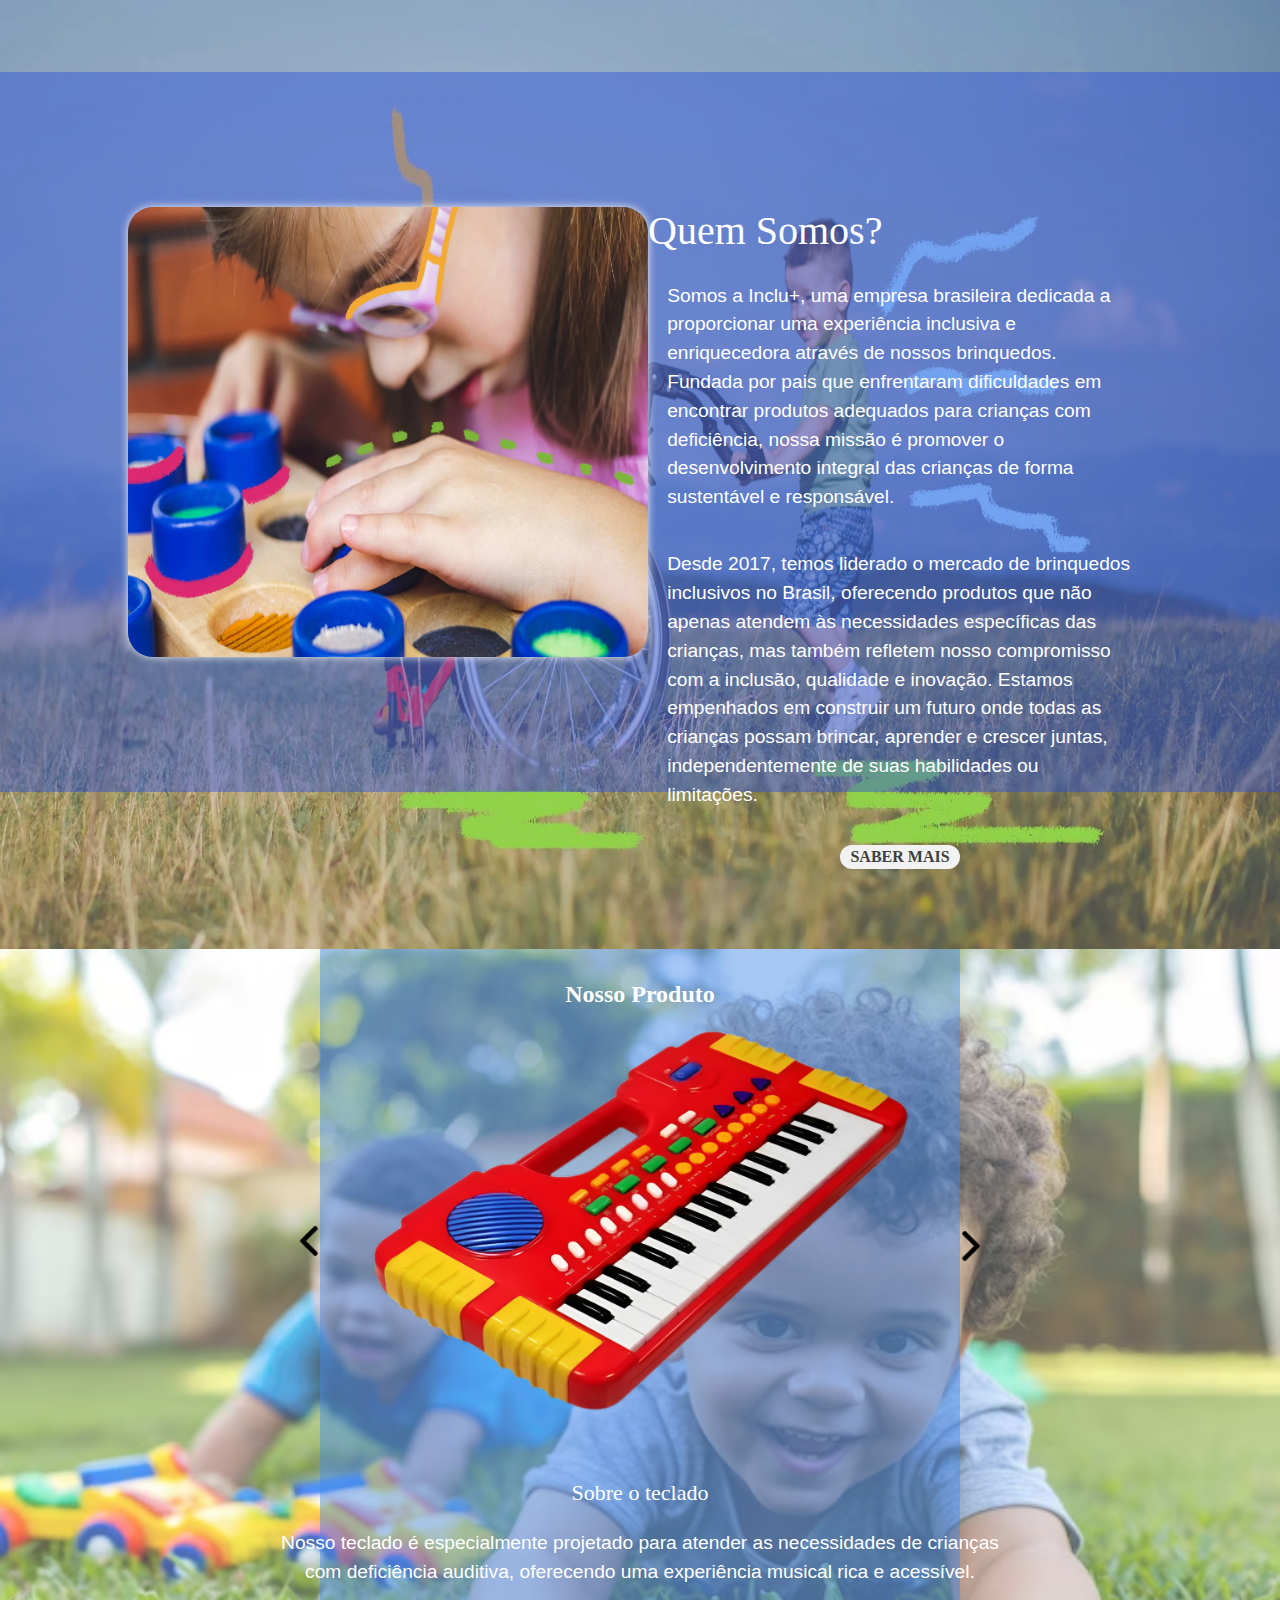
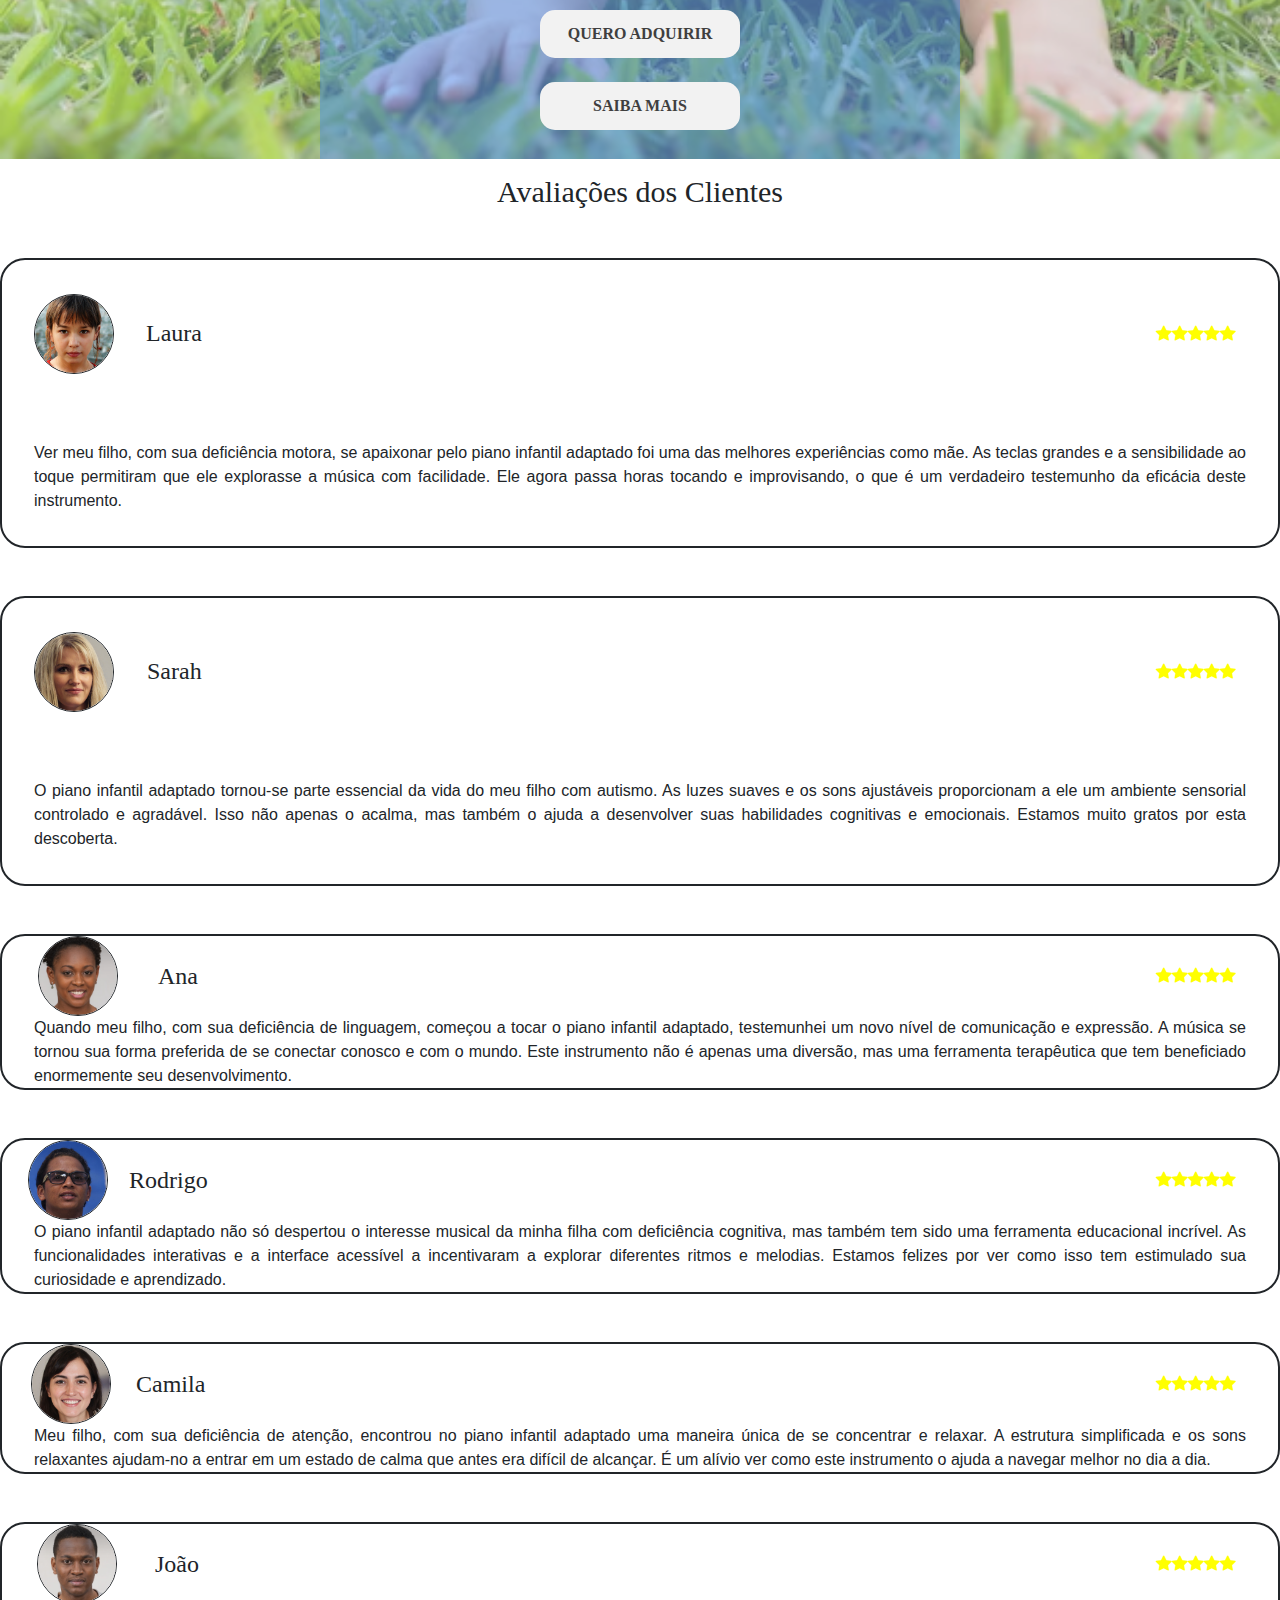
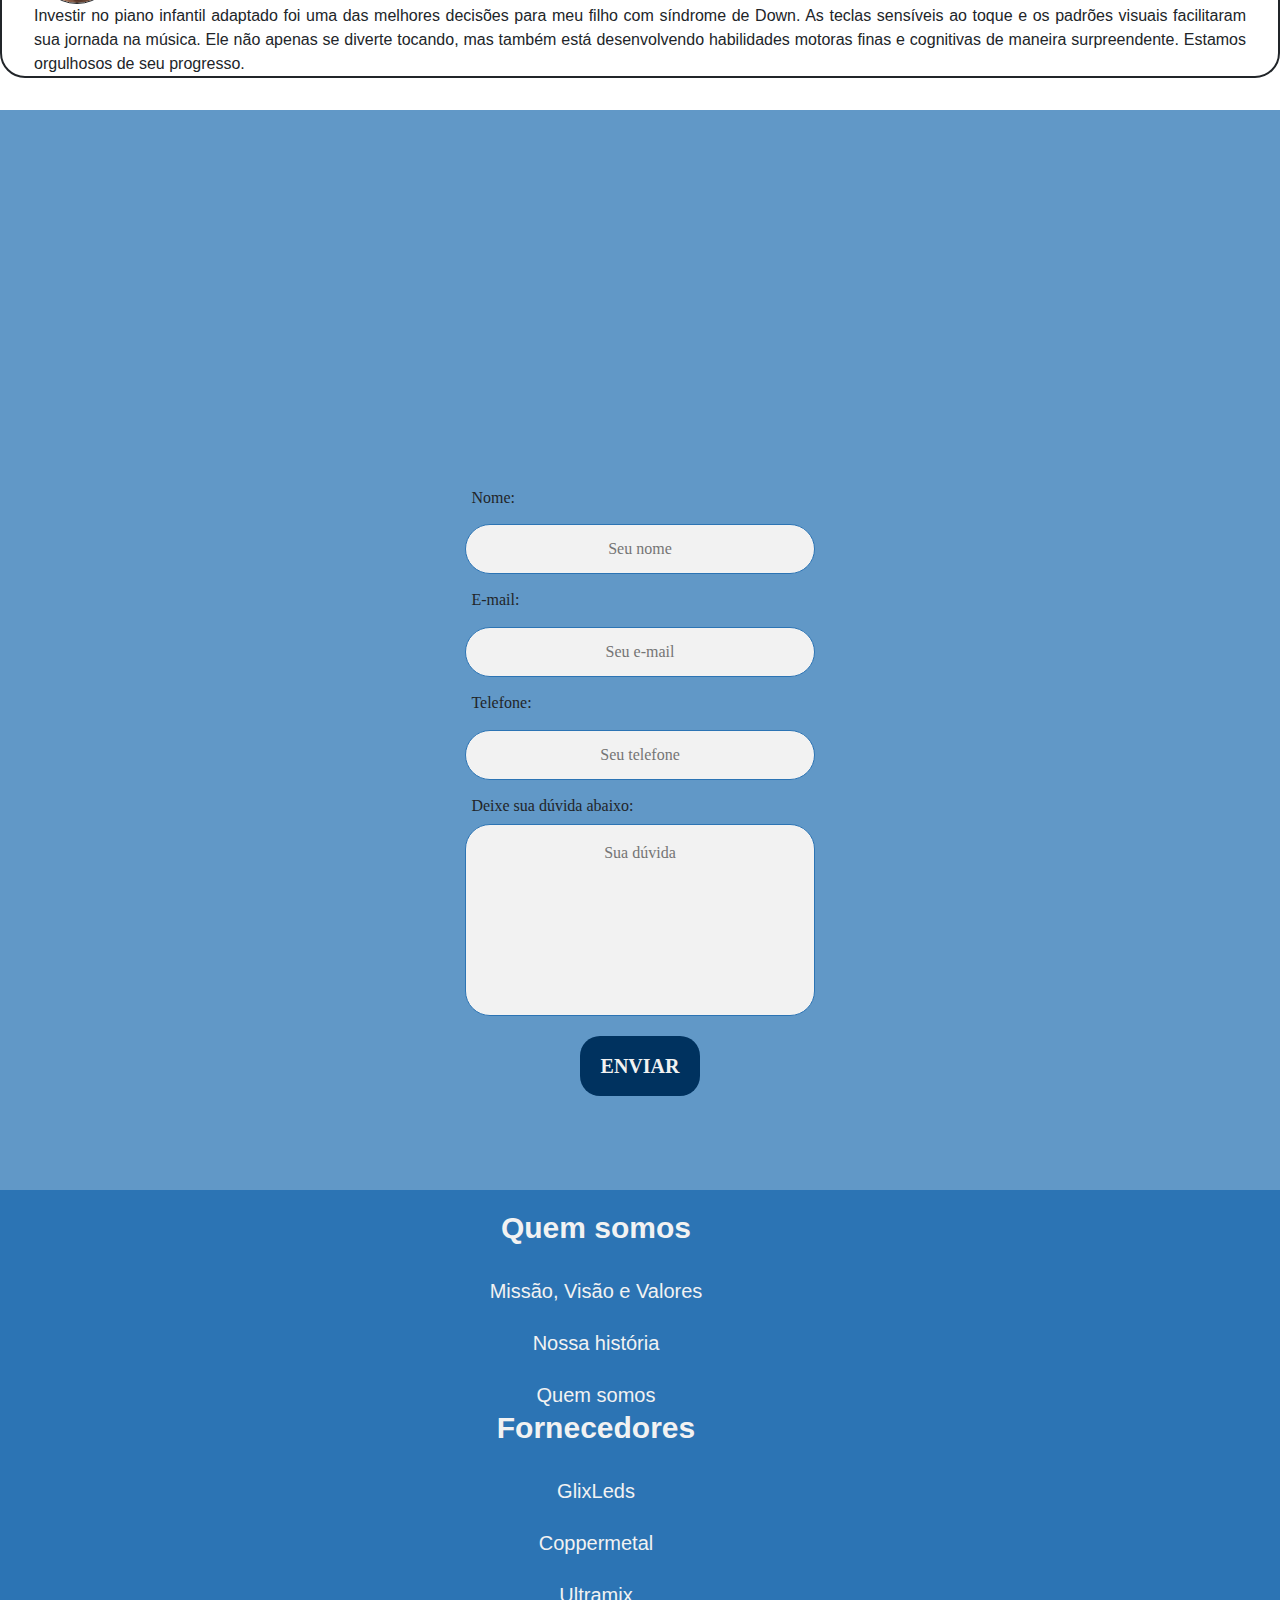
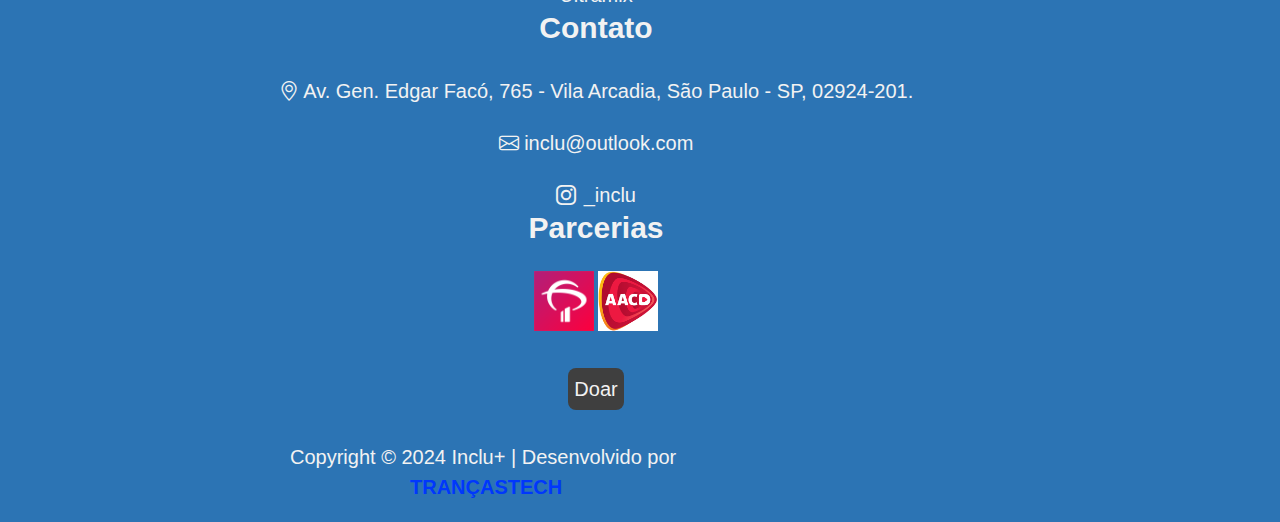
==== commit 533a9372: "mudanças finais" ====
--- a/index.html
+++ b/index.html
@@ -13,7 +13,7 @@
         integrity="sha512-MV7K8+y+gLIBoVD59lQIYicR65iaqukzvf/nwasF0nqhPay5w/9lJmVM2hMDcnK1OnMGCdVK+iQrJ7lzPJQd1w=="
         crossorigin="anonymous" referrerpolicy="no-referrer" />
     <link rel="stylesheet" href="./CSS/index.css">
-    
+
 </head>
 
 <body id="inicio">
@@ -57,13 +57,9 @@
     <div id="carouselExampleAutoplaying" class="carousel slide" data-bs-ride="carousel">
         <div class="texto">
             <h2>Toque Colorido</h2>
-            <p id="textoCarousel">Lorem ipsum dolor sit amet consectetur adipisicing elit. Vitae minima nisi quasi
-                obcaecati
-                praesentium fugit ea architecto quis, in animi non numquam ex repellat aliquam saepe cum deserunt
-                laboriosam? Excepturi! Lorem ipsum dolor sit amet consectetur adipisicing elit. Recusandae excepturi
-                eius temporibus architecto porro quae omnis obcaecati voluptatem! Fugit laboriosam unde, dolor
-                voluptatibus quibusdam ipsa cum omnis neque molestiae voluptatum eius dolore expedita natus tempore
-                dolorum, minus in ad qui.</p>
+            <p id="textoCarousel">Nosso teclado foi especialmente desenvolvido para crianças com deficiência auditiva,
+                oferecendo uma experiência musical rica e acessível. Com um design cuidadosamente projetado para atender
+                às necessidades específicas desse público.</p>
             <a id="VerMais" href="#produto">Ver mais</a>
         </div>
         <div class="carrossel">
@@ -186,14 +182,11 @@
         </div>
         <div class="resto">
             <div class="texto2">
-                <h2>Lorem.</h2>
-                <p>Lorem ipsum dolor sit amet consectetur adipisicing elit. Officiis veniam fugiat inventore qui porro
-                    aut
-                    velit laudantium corrupti, a rerum ipsa nesciunt facere! Dicta nobis necessitatibus explicabo,
-                    laborum
-                    mollitia, nulla voluptatem at rem amet quaerat quo hic reiciendis accusantium placeat, voluptatum
-                    accusamus fugiat.</p>
+                <h2>Sobre o teclado</h2>
+                <p>Nosso teclado é especialmente projetado para atender as necessidades de crianças com deficiência
+                    auditiva, oferecendo uma experiência musical rica e acessível.</p>
                 <a href="./HTML/AdquirirProd.html">Quero adquirir</a>
+                <a href="./HTML/produtos.html">Saiba mais</a>
             </div>
             <div class="container-slider">
                 <button id="prev-button"><img src="./IMG/arrow.png" alt="prev-button"></button>
@@ -391,8 +384,8 @@
                 <div class="footer">
                     <h4 class="footer">Quem somos</h4>
                     <a href="./HTML/sobre.html">Missão, Visão e Valores</a>
-                    <a href="./HTML/sobre.html">ODS</a>
                     <a href="./HTML/sobre.html">Nossa história</a>
+                    <a href="./HTML/sobre.html">Quem somos</a>
                 </div>
 
                 <div class="footer">
@@ -444,31 +437,29 @@
     <script src="https://cdn.jsdelivr.net/npm/bootstrap@5.3.3/dist/js/bootstrap.bundle.min.js"
         integrity="sha384-YvpcrYf0tY3lHB60NNkmXc5s9fDVZLESaAA55NDzOxhy9GkcIdslK1eN7N6jIeHz"
         crossorigin="anonymous"></script>
-        <div vw class="enabled">
-            <div vw-access-button class="active"></div>
-            <div vw-plugin-wrapper>
-              <div class="vw-plugin-top-wrapper"></div>
-            </div>
-          </div>
-          <script src="https://vlibras.gov.br/app/vlibras-plugin.js"></script>
-          <script>
-            new window.VLibras.Widget('https://vlibras.gov.br/app');
-          </script>
-          <script src="https://cdn.userway.org/widget.js" data-account="lDNOgbcrEH"></script>    
-          <!--chatai-->
-          <script>
-            window.GPTTConfig = {
-                uuid: "f7d626b9bde9489b96cb5447dec123ee"
-            }
-        </script>
-        <script
-            src="https://app.gpt-trainer.com/widget-asset.min.js"
-            defer>
-        </script>
-        
-
-        <!--fim do chatai-->
-        
+    <div vw class="enabled">
+        <div vw-access-button class="active"></div>
+        <div vw-plugin-wrapper>
+            <div class="vw-plugin-top-wrapper"></div>
+        </div>
+    </div>
+    <script src="https://vlibras.gov.br/app/vlibras-plugin.js"></script>
+    <script>
+        new window.VLibras.Widget('https://vlibras.gov.br/app');
+    </script>
+    <script src="https://cdn.userway.org/widget.js" data-account="lDNOgbcrEH"></script>
+    <!--chatai-->
+    <script>
+        window.GPTTConfig = {
+            uuid: "f7d626b9bde9489b96cb5447dec123ee"
+        }
+    </script>
+    <script src="https://app.gpt-trainer.com/widget-asset.min.js" defer>
+    </script>
+
+
+    <!--fim do chatai-->
+
 </body>
 
 </html>--- a/CSS/index.css
+++ b/CSS/index.css
@@ -237,6 +237,10 @@
     align-items: center;
     color: black;
     font-weight: bold;
+}
+
+#textoCarousel {
+    font-size: 1.5em;
 }
 
 .carousel {
@@ -1618,53 +1622,6 @@
     width: 100%;
 }
 
-/* RESPONSIVIDADE */
-
-@media screen and (max-width: 1880px) {
-
-    header,
-    nav.nav-bar {
-        width: 65%;
-        justify-content: space-between;
-    }
-
-    .mobile-menu.open {
-        z-index: 1;
-        width: 75%;
-        min-height: 100%;
-    }
-
-    footer {
-        z-index: 0;
-    }
-
-    div.footer {
-        align-items: center;
-    }
-
-    .div2 p {
-        display: block;
-    }
-
-    .div2 a {
-        margin-left: 6em;
-    }
-
-    .footer p {
-        text-align: center;
-    }
-
-    footer .div1 {
-        flex-direction: column;
-        justify-content: center;
-        align-items: center;
-    }
-
-    body {
-        width: 100%;
-    }
-
-}
 /* RODAPÉ */
 
 footer {
@@ -1672,7 +1629,6 @@
     position: absolute;
     width: 100vw;
     display: flex;
-    justify-content: space-evenly;
     align-items: center;
     padding: 20px;
 }
@@ -1724,7 +1680,7 @@
     height: 200px;
     display: flex;
     flex-direction: column;
-    justify-content: space-around;
+    justify-content: space-between;
     align-items: flex-start;
 }
 
@@ -1815,3 +1771,86 @@
 .nav-bar li {
     margin: 0;
 }
+
+/* RESPONSIVIDADE */
+
+@media screen and (max-width: 1880px) {
+
+    header,
+    nav.nav-bar {
+        justify-content: space-between;
+    }
+
+    .mobile-menu.open {
+        z-index: 1;
+        min-height: 100%;
+    }
+
+    footer {
+        z-index: 0;
+    }
+
+    div.footer {
+        align-items: center;
+    }
+
+    .div2 p {
+        display: block;
+    }
+
+    .div2 a {
+        margin-left: 6em;
+    }
+
+    .footer p {
+        text-align: center;
+    }
+
+    footer .div1 {
+        flex-direction: column;
+        justify-content: center;
+        align-items: center;
+    }
+
+    body {
+        width: 100%;
+    }
+
+    div p  {
+        margin: 0;
+    }
+
+    div.avaliacoes {
+        grid-template-columns: auto;
+    }
+
+    .estilizar {
+        flex-direction: column;
+        height: 120vh;
+        width: auto;
+        justify-content: space-around;
+    }
+    .mapa {
+        height: 120vh;
+    }
+
+    .div2Form {
+        flex-direction: column;
+        height: auto;
+    }
+
+    iframe {
+        width: auto;
+        height: auto;
+    }
+
+    form {
+        width: auto;
+        justify-content: center;
+    }
+
+    .telefone {
+        width: auto;
+    }
+
+}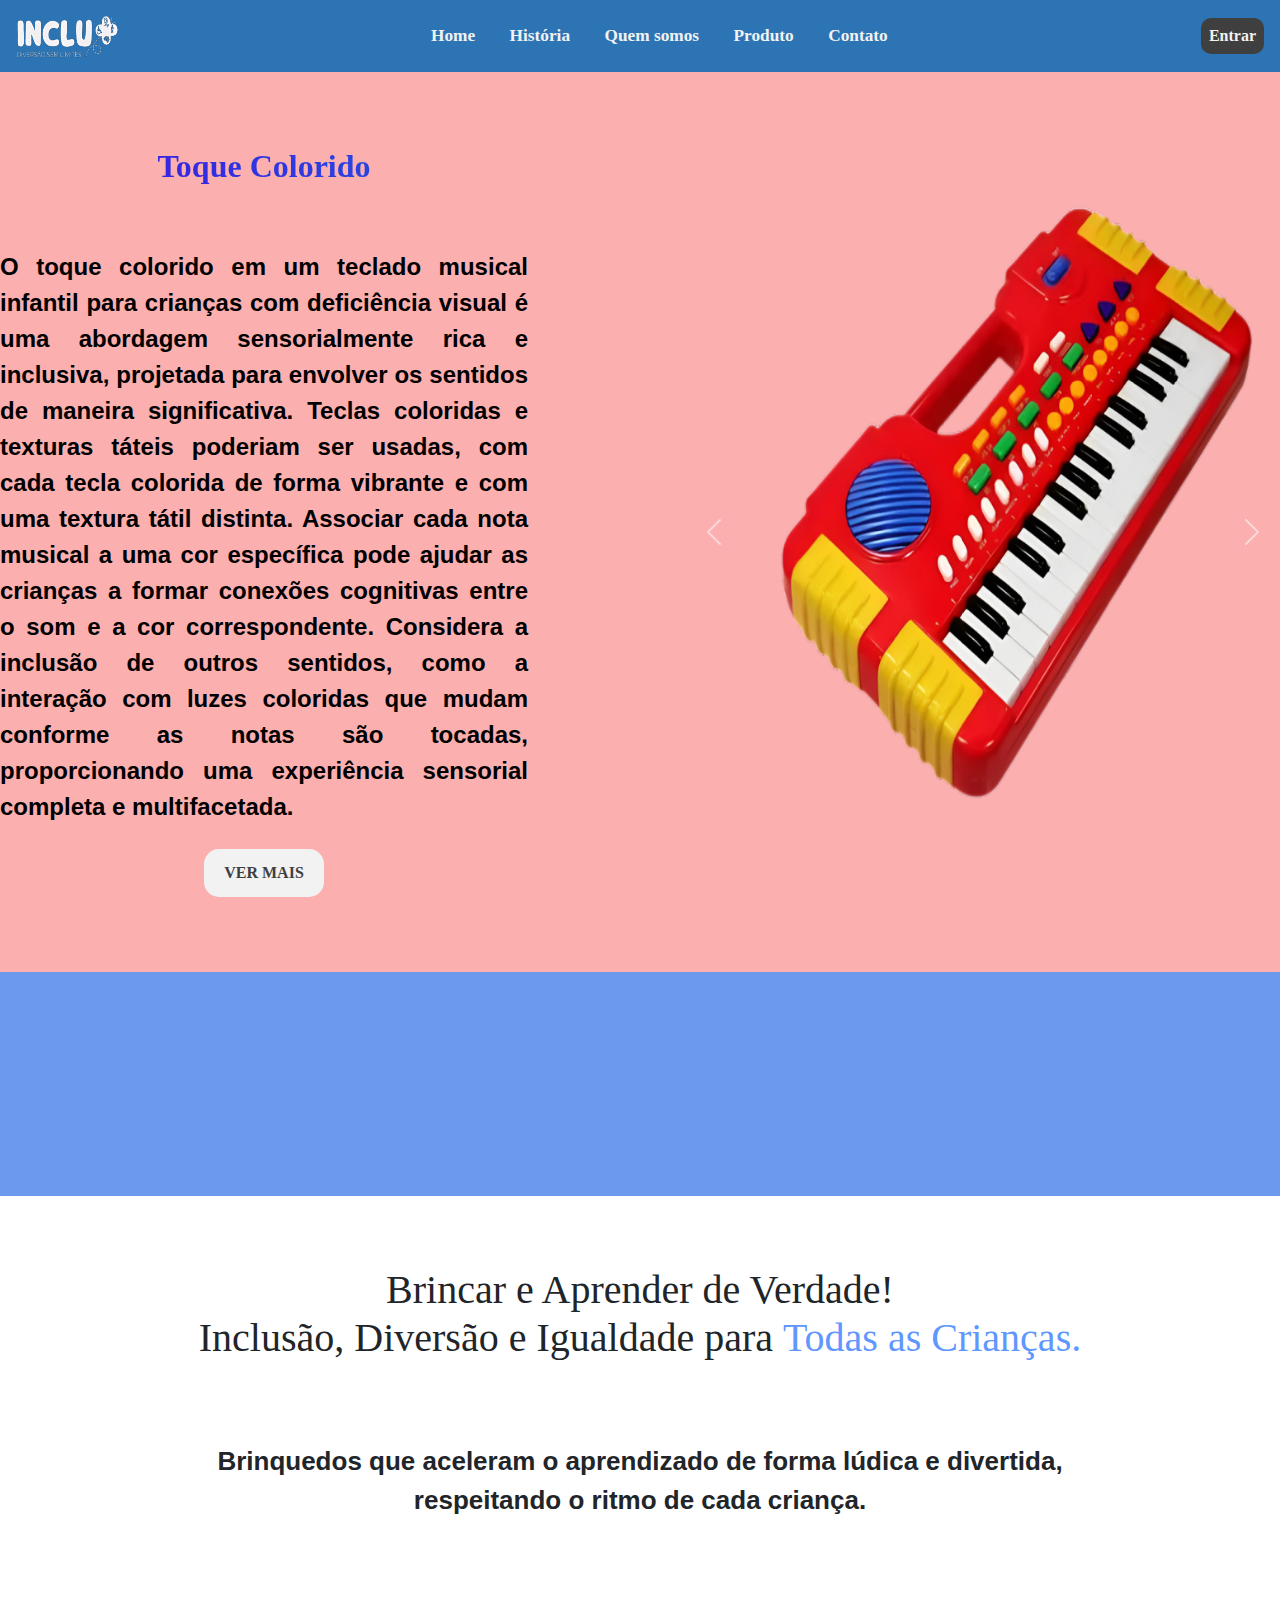
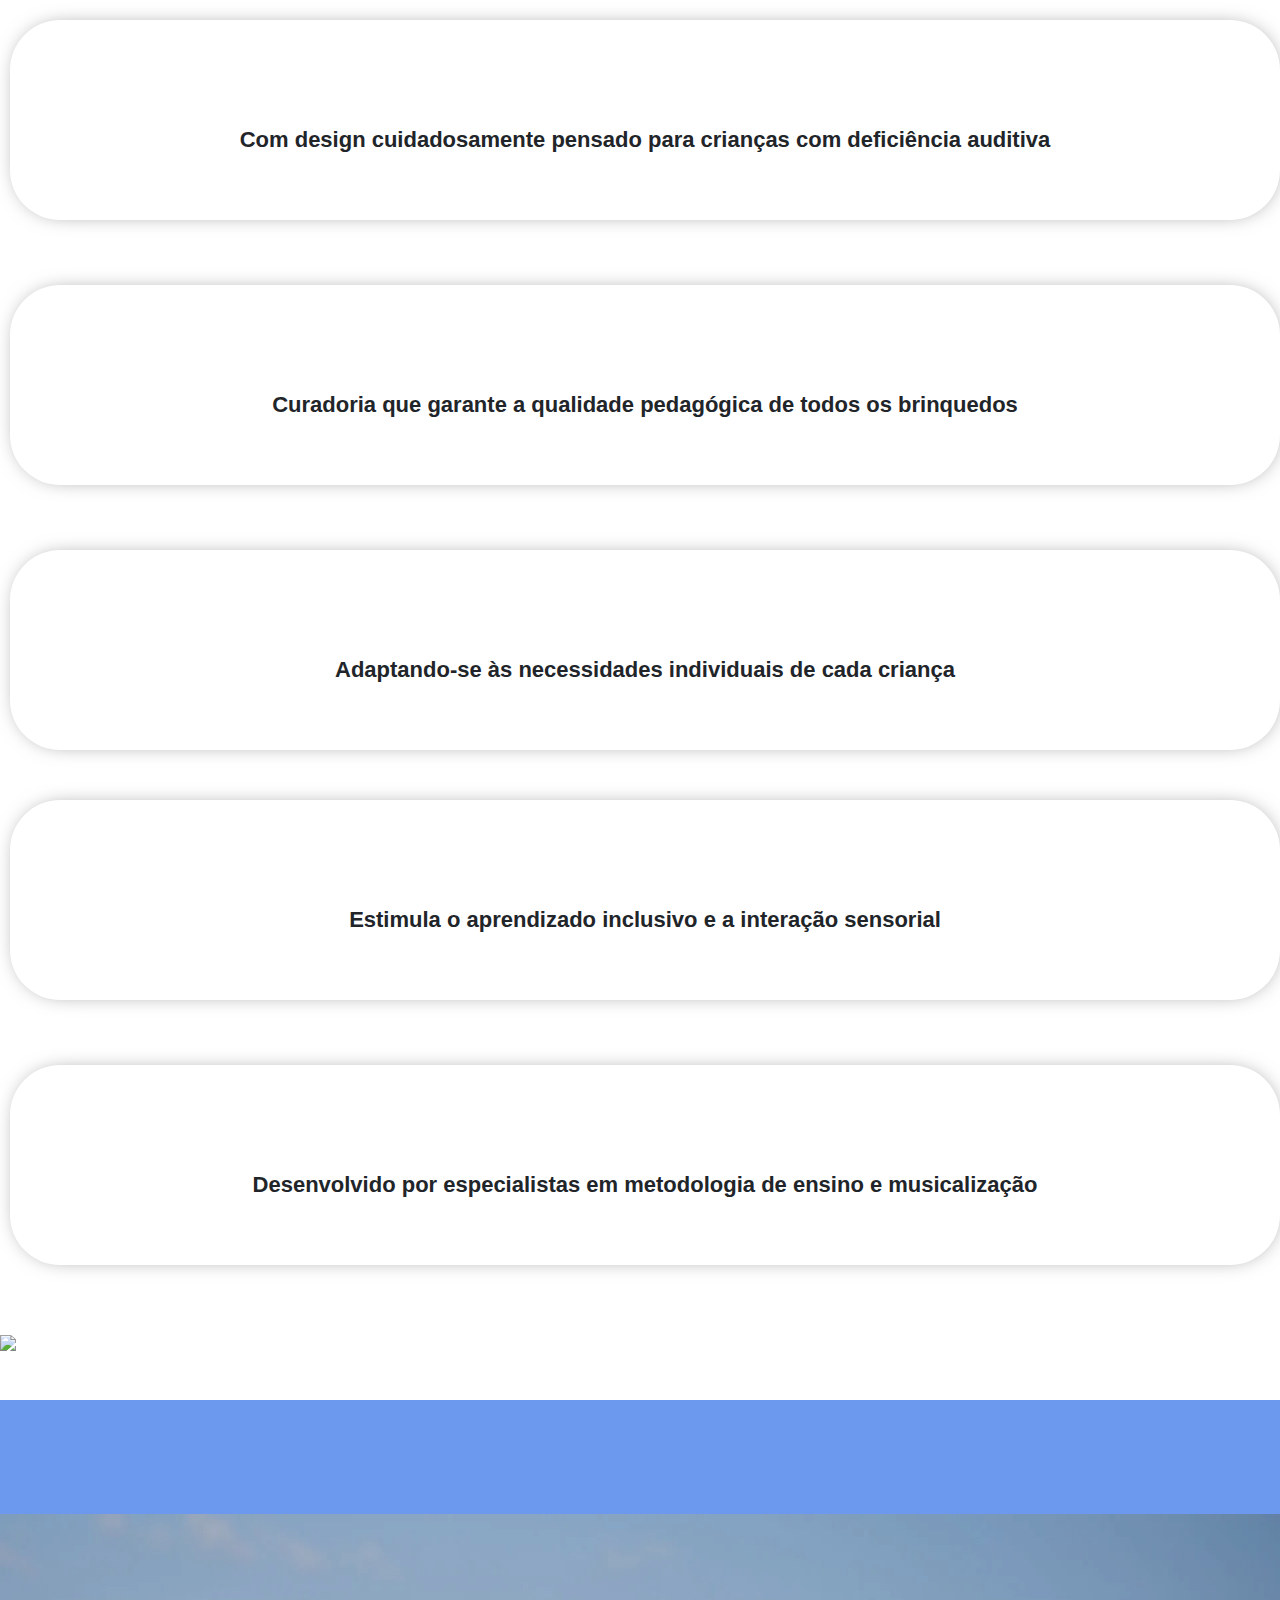
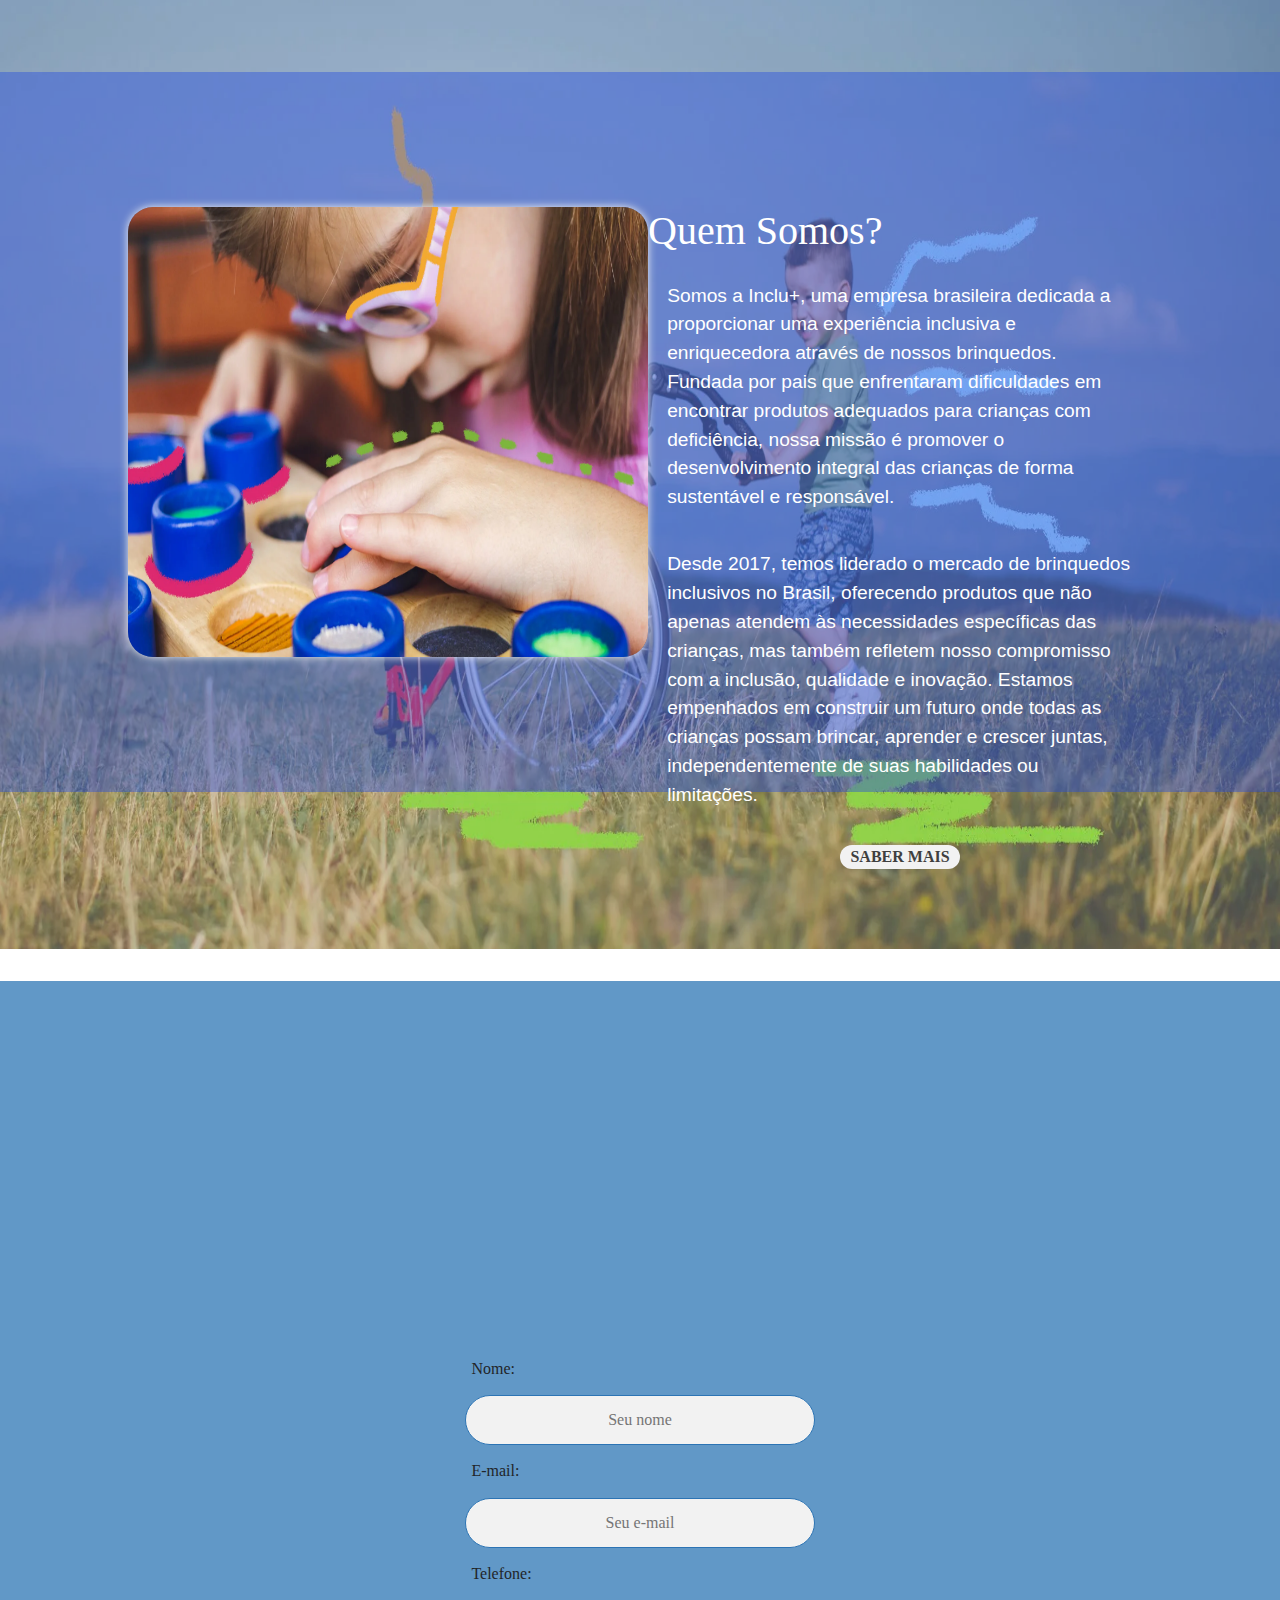
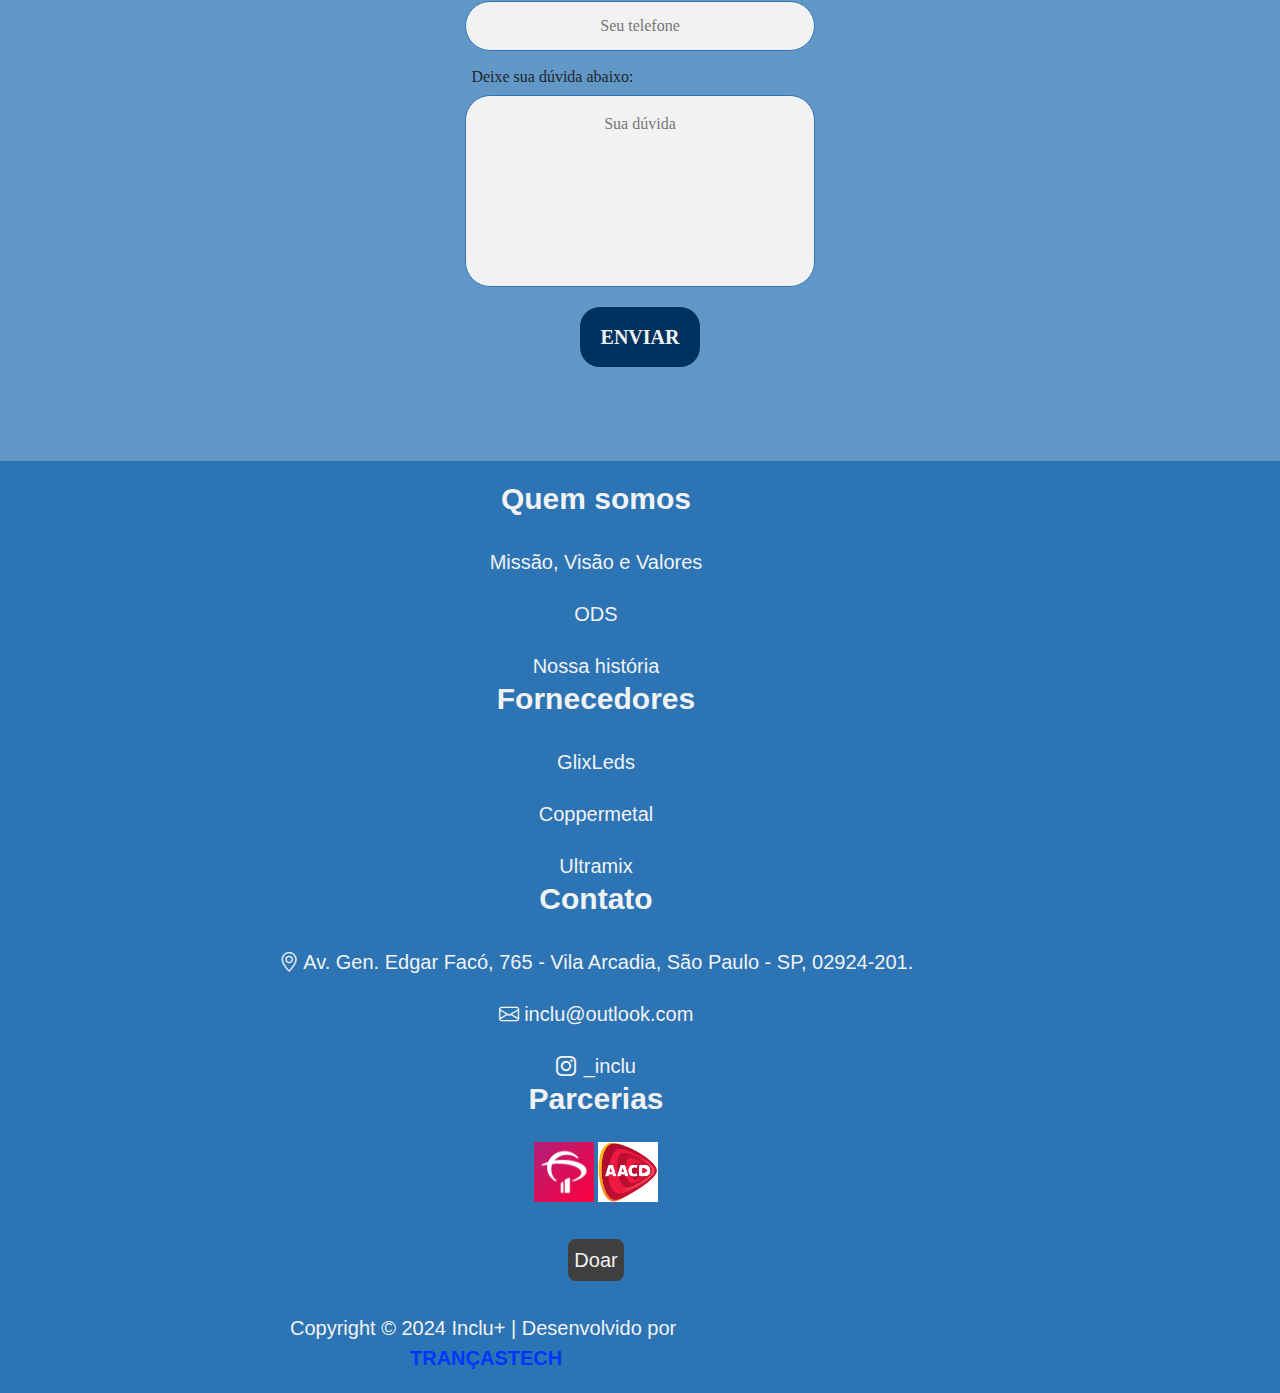
==== commit 0a9cfe95: "adicionei o chatbox e=nas outras páginas e arrumei o modal do produto e estilizei a página produto." ====
--- a/index.html
+++ b/index.html
@@ -13,7 +13,7 @@
         integrity="sha512-MV7K8+y+gLIBoVD59lQIYicR65iaqukzvf/nwasF0nqhPay5w/9lJmVM2hMDcnK1OnMGCdVK+iQrJ7lzPJQd1w=="
         crossorigin="anonymous" referrerpolicy="no-referrer" />
     <link rel="stylesheet" href="./CSS/index.css">
-
+    
 </head>
 
 <body id="inicio">
@@ -57,9 +57,7 @@
     <div id="carouselExampleAutoplaying" class="carousel slide" data-bs-ride="carousel">
         <div class="texto">
             <h2>Toque Colorido</h2>
-            <p id="textoCarousel">Nosso teclado foi especialmente desenvolvido para crianças com deficiência auditiva,
-                oferecendo uma experiência musical rica e acessível. Com um design cuidadosamente projetado para atender
-                às necessidades específicas desse público.</p>
+            <p id="textoCarousel">O toque colorido em um teclado musical infantil para crianças com deficiência visual é uma abordagem sensorialmente rica e inclusiva, projetada para envolver os sentidos de maneira significativa. Teclas coloridas e texturas táteis poderiam ser usadas, com cada tecla colorida de forma vibrante e com uma textura tátil distinta. Associar cada nota musical a uma cor específica pode ajudar as crianças a formar conexões cognitivas entre o som e a cor correspondente. Considera a inclusão de outros sentidos, como a interação com luzes coloridas que mudam conforme as notas são tocadas, proporcionando uma experiência sensorial completa e multifacetada.</p>
             <a id="VerMais" href="#produto">Ver mais</a>
         </div>
         <div class="carrossel">
@@ -176,174 +174,7 @@
         </div>
     </div>
 
-    <div id="produto">
-        <div class="fundo2">
-            <figure><img src="./IMG/FundoPiano.png" alt=""></figure>
-        </div>
-        <div class="resto">
-            <div class="texto2">
-                <h2>Sobre o teclado</h2>
-                <p>Nosso teclado é especialmente projetado para atender as necessidades de crianças com deficiência
-                    auditiva, oferecendo uma experiência musical rica e acessível.</p>
-                <a href="./HTML/AdquirirProd.html">Quero adquirir</a>
-                <a href="./HTML/produtos.html">Saiba mais</a>
-            </div>
-            <div class="container-slider">
-                <button id="prev-button"><img src="./IMG/arrow.png" alt="prev-button"></button>
-                <div class="container-images">
-                    <img src="./IMG/piano1.png" alt="piano infantil" class="slider on">
-                    <img src="./IMG/piano2.png" alt="piano infantil" class="slider">
-                    <img src="./IMG/piano3.png" alt="piano infantil" class="slider">
-                </div>
-                <button id="next-button"><img src="./IMG/arrow.png" alt="next-button"></button>
-            </div>
-            <h2 id="NossoProd">Nosso Produto</h2>
-        </div>
-    </div>
-    <div class="avaliacao">
-        <h2>Avaliações dos Clientes</h2>
-        <div class="avaliacoes">
-            <div class="av">
-                <div class="divisao">
-                    <div class="fotoCliente">
-                        <figure><img src="./IMG/face-imagem-457829.jpg" alt="cliente"></figure>
-                        <h4>Laura</h4>
-                    </div>
-                    <div class="estrelas">
-                        <div class="alinhar">
-                            <i class="bi bi-star-fill"></i><i class="bi bi-star-fill"></i><i
-                                class="bi bi-star-fill"></i><i class="bi bi-star-fill"></i><i
-                                class="bi bi-star-fill"></i>
-                        </div>
-                    </div>
-                </div>
-                <div class="cardTexto">
-                    <p>Ver meu filho, com sua deficiência motora, se apaixonar pelo piano infantil adaptado foi uma das
-                        melhores experiências como mãe. As teclas grandes e a sensibilidade ao toque permitiram que ele
-                        explorasse a música com facilidade. Ele agora passa horas tocando e improvisando, o que é um
-                        verdadeiro testemunho da eficácia deste instrumento.</p>
-                </div>
-            </div>
-            <div class="av">
-                <div class="divisao">
-                    <div class="fotoCliente">
-                        <figure><img src="./IMG/face-imagem-622151.jpg" alt="cliente"></figure>
-                        <h4>Sarah</h4>
-                    </div>
-                    <div class="estrelas">
-                        <div class="alinhar">
-                            <i class="bi bi-star-fill"></i><i class="bi bi-star-fill"></i><i
-                                class="bi bi-star-fill"></i><i class="bi bi-star-fill"></i><i
-                                class="bi bi-star-fill"></i>
-                        </div>
-                    </div>
-                </div>
-                <div class="cardTexto">
-                    <p>O piano infantil adaptado tornou-se parte essencial da vida do meu filho com autismo. As luzes
-                        suaves
-                        e os sons ajustáveis proporcionam a ele um ambiente sensorial controlado e agradável. Isso não
-                        apenas o acalma, mas também o ajuda a desenvolver suas habilidades cognitivas e emocionais.
-                        Estamos
-                        muito gratos por esta descoberta.</p>
-                </div>
-            </div>
-            <div class="av">
-                <div class="divisao">
-                    <div class="fotoCliente">
-                        <figure><img src="./IMG/face-imagem127123.PNG" alt="cliente"></figure>
-                        <h4>Ana</h4>
-                    </div>
-
-                    <div class="estrelas">
-                        <div class="alinhar">
-                            <i class="bi bi-star-fill"></i><i class="bi bi-star-fill"></i><i
-                                class="bi bi-star-fill"></i><i class="bi bi-star-fill"></i><i
-                                class="bi bi-star-fill"></i>
-                        </div>
-                    </div>
-                </div>
-                <div class="cardTexto">
-                    <p>Quando meu filho, com sua deficiência de linguagem, começou a tocar o piano infantil adaptado,
-                        testemunhei um novo nível de comunicação e expressão. A música se tornou sua forma preferida de
-                        se
-                        conectar conosco e com o mundo. Este instrumento não é apenas uma diversão, mas uma ferramenta
-                        terapêutica que tem beneficiado enormemente seu desenvolvimento.</p>
-                </div>
-            </div>
-            <div class="av">
-                <div class="divisao">
-                    <div class="fotoCliente">
-                        <figure><img src="./IMG/face-imagem-813365.jpg" alt="cliente"></figure>
-                        <h4>Rodrigo</h4>
-                    </div>
-
-                    <div class="estrelas">
-                        <div class="alinhar">
-                            <i class="bi bi-star-fill"></i><i class="bi bi-star-fill"></i><i
-                                class="bi bi-star-fill"></i><i class="bi bi-star-fill"></i><i
-                                class="bi bi-star-fill"></i>
-                        </div>
-                    </div>
-                </div>
-                <div class="cardTexto">
-                    <p>O piano infantil adaptado não só despertou o interesse musical da minha filha com deficiência
-                        cognitiva, mas também tem sido uma ferramenta educacional incrível. As funcionalidades
-                        interativas e
-                        a interface acessível a incentivaram a explorar diferentes ritmos e melodias. Estamos felizes
-                        por
-                        ver como isso tem estimulado sua curiosidade e aprendizado.</p>
-                </div>
-            </div>
-            <div class="av">
-                <div class="divisao">
-                    <div class="fotoCliente">
-                        <figure><img src="./IMG/face-imagem-861164.jpg" alt="cliente"></figure>
-                        <h4>Camila</h4>
-                    </div>
-
-                    <div class="estrelas">
-                        <div class="alinhar">
-                            <i class="bi bi-star-fill"></i><i class="bi bi-star-fill"></i><i
-                                class="bi bi-star-fill"></i><i class="bi bi-star-fill"></i><i
-                                class="bi bi-star-fill"></i>
-                        </div>
-                    </div>
-                </div>
-                <div class="cardTexto">
-                    <p>Meu filho, com sua deficiência de atenção, encontrou no piano infantil adaptado uma maneira única
-                        de
-                        se concentrar e relaxar. A estrutura simplificada e os sons relaxantes ajudam-no a entrar em um
-                        estado de calma que antes era difícil de alcançar. É um alívio ver como este instrumento o ajuda
-                        a
-                        navegar melhor no dia a dia.</p>
-                </div>
-            </div>
-            <div class="av">
-                <div class="divisao">
-                    <div class="fotoCliente">
-                        <figure><img src="./IMG/face-imagem123815.PNG" alt="cliente"></figure>
-                        <h4>João</h4>
-                    </div>
-
-                    <div class="estrelas">
-                        <div class="alinhar">
-                            <i class="bi bi-star-fill"></i><i class="bi bi-star-fill"></i><i
-                                class="bi bi-star-fill"></i><i class="bi bi-star-fill"></i><i
-                                class="bi bi-star-fill"></i>
-                        </div>
-                    </div>
-                </div>
-                <div class="cardTexto">
-                    <p>Investir no piano infantil adaptado foi uma das melhores decisões para meu filho com síndrome de
-                        Down. As teclas sensíveis ao toque e os padrões visuais facilitaram sua jornada na música. Ele
-                        não
-                        apenas se diverte tocando, mas também está desenvolvendo habilidades motoras finas e cognitivas
-                        de
-                        maneira surpreendente. Estamos orgulhosos de seu progresso.</p>
-                </div>
-            </div>
-        </div>
-    </div>
+    
 
     <div id="contato" class="mapa">
         <div class="estilizar">
@@ -384,8 +215,8 @@
                 <div class="footer">
                     <h4 class="footer">Quem somos</h4>
                     <a href="./HTML/sobre.html">Missão, Visão e Valores</a>
+                    <a href="./HTML/sobre.html">ODS</a>
                     <a href="./HTML/sobre.html">Nossa história</a>
-                    <a href="./HTML/sobre.html">Quem somos</a>
                 </div>
 
                 <div class="footer">
@@ -437,29 +268,31 @@
     <script src="https://cdn.jsdelivr.net/npm/bootstrap@5.3.3/dist/js/bootstrap.bundle.min.js"
         integrity="sha384-YvpcrYf0tY3lHB60NNkmXc5s9fDVZLESaAA55NDzOxhy9GkcIdslK1eN7N6jIeHz"
         crossorigin="anonymous"></script>
-    <div vw class="enabled">
-        <div vw-access-button class="active"></div>
-        <div vw-plugin-wrapper>
-            <div class="vw-plugin-top-wrapper"></div>
-        </div>
-    </div>
-    <script src="https://vlibras.gov.br/app/vlibras-plugin.js"></script>
-    <script>
-        new window.VLibras.Widget('https://vlibras.gov.br/app');
-    </script>
-    <script src="https://cdn.userway.org/widget.js" data-account="lDNOgbcrEH"></script>
-    <!--chatai-->
-    <script>
-        window.GPTTConfig = {
-            uuid: "f7d626b9bde9489b96cb5447dec123ee"
-        }
-    </script>
-    <script src="https://app.gpt-trainer.com/widget-asset.min.js" defer>
-    </script>
-
-
-    <!--fim do chatai-->
-
+        <div vw class="enabled">
+            <div vw-access-button class="active"></div>
+            <div vw-plugin-wrapper>
+              <div class="vw-plugin-top-wrapper"></div>
+            </div>
+          </div>
+          <script src="https://vlibras.gov.br/app/vlibras-plugin.js"></script>
+          <script>
+            new window.VLibras.Widget('https://vlibras.gov.br/app');
+          </script>
+          <script src="https://cdn.userway.org/widget.js" data-account="lDNOgbcrEH"></script>    
+          <!--chatai-->
+          <script>
+            window.GPTTConfig = {
+                uuid: "f7d626b9bde9489b96cb5447dec123ee"
+            }
+        </script>
+        <script
+            src="https://app.gpt-trainer.com/widget-asset.min.js"
+            defer>
+        </script>
+        
+
+        <!--fim do chatai-->
+        
 </body>
 
 </html>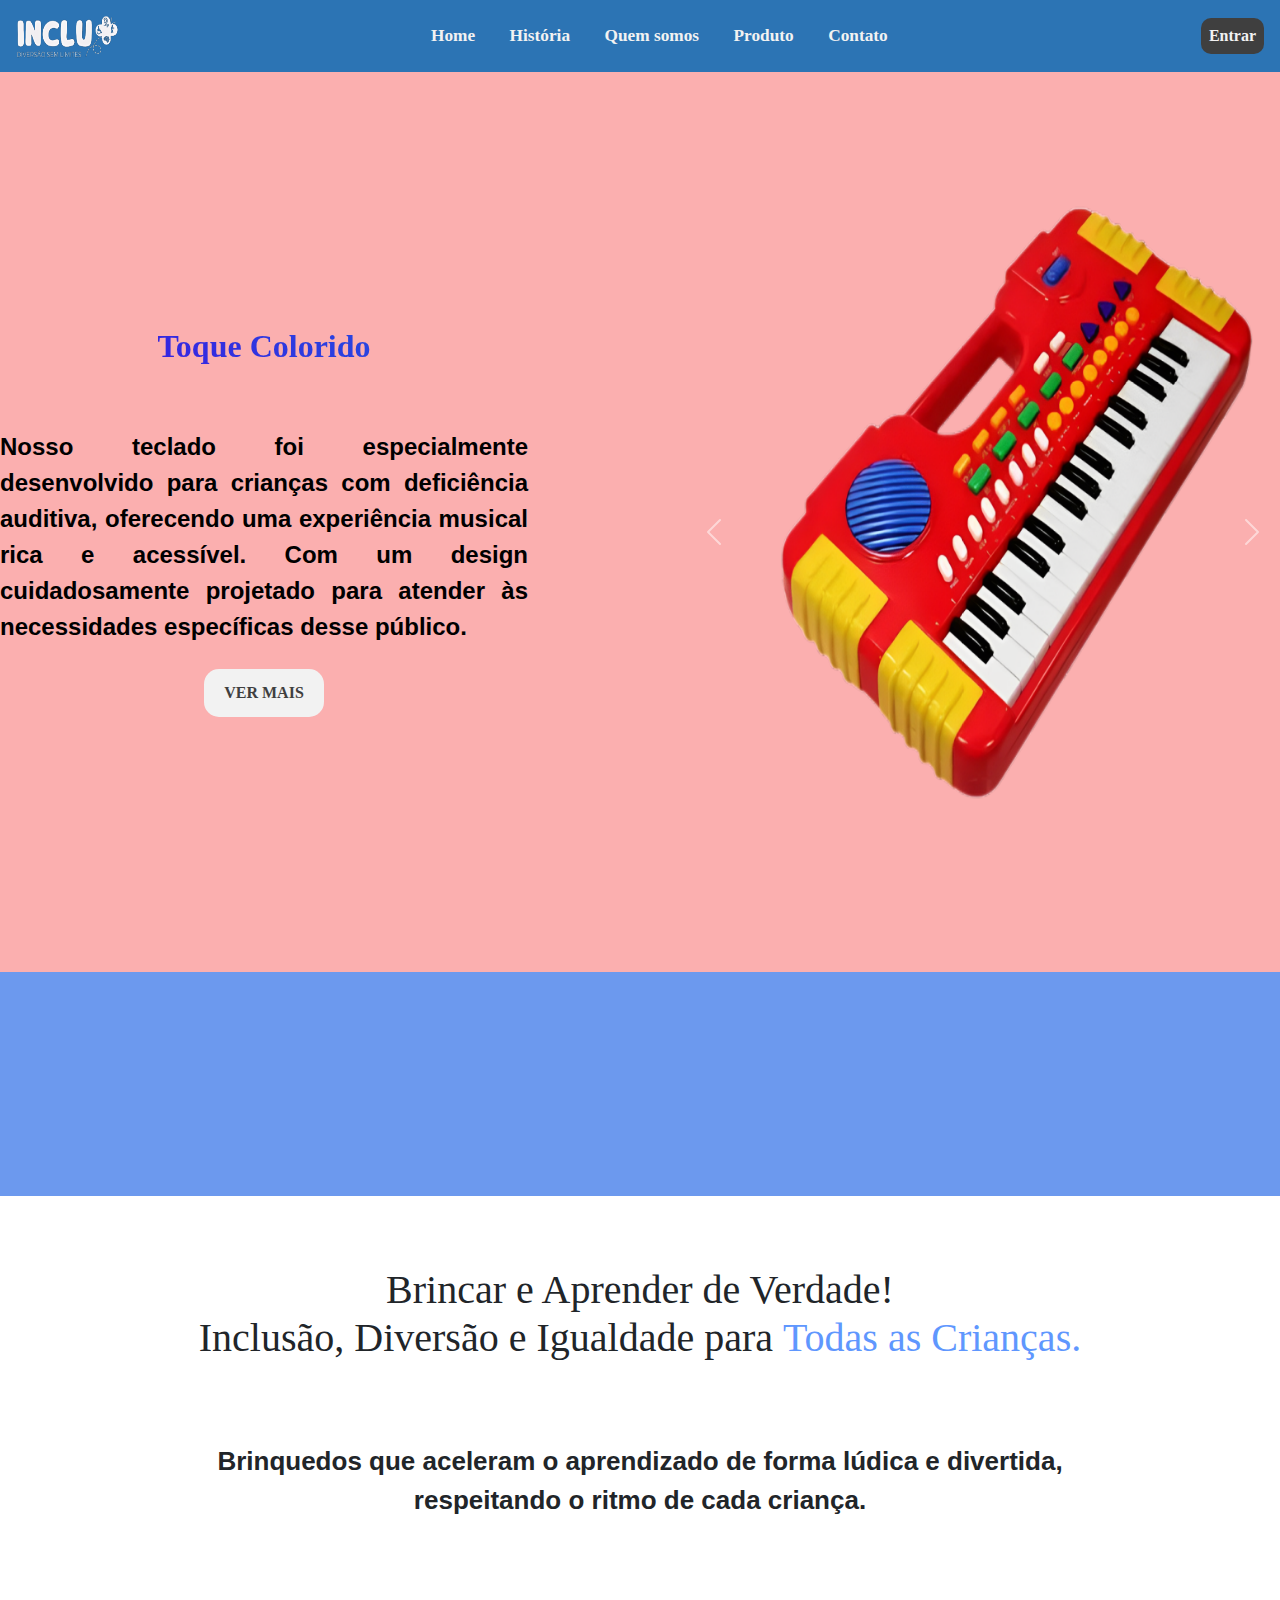
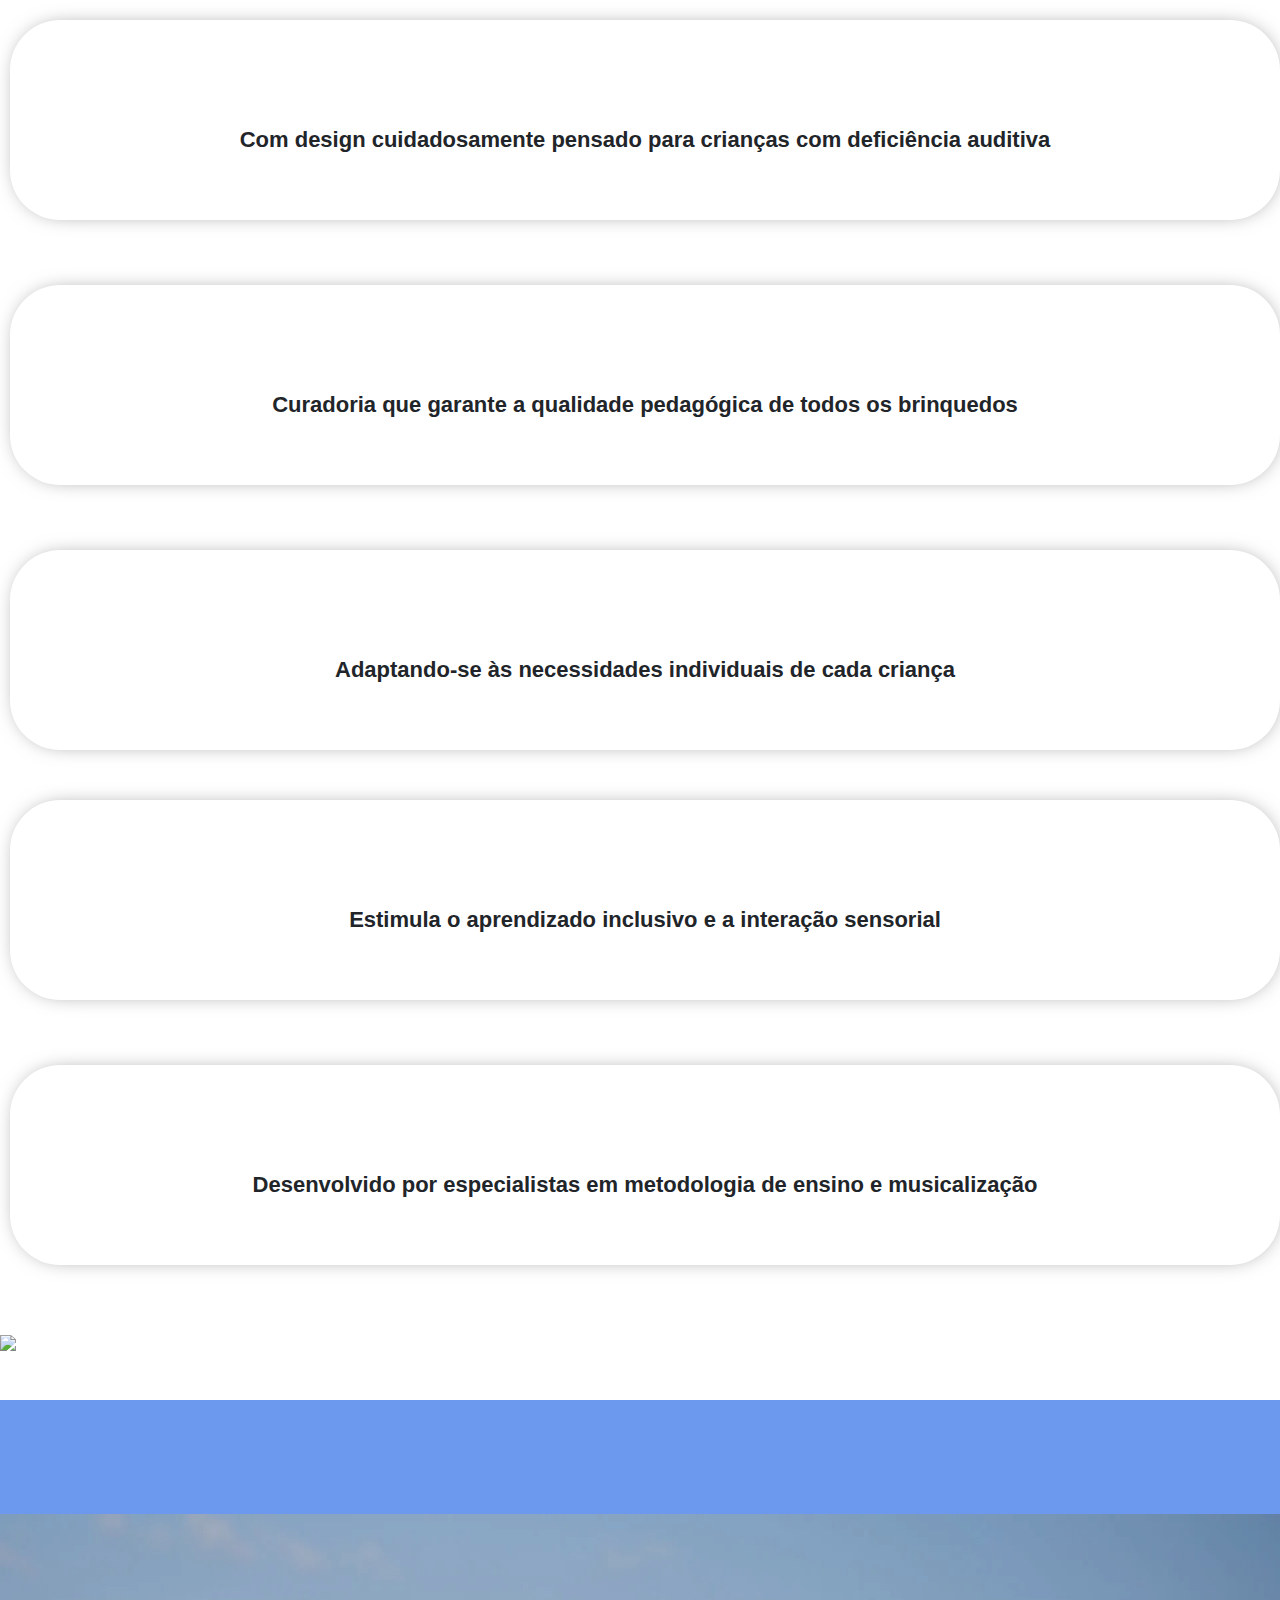
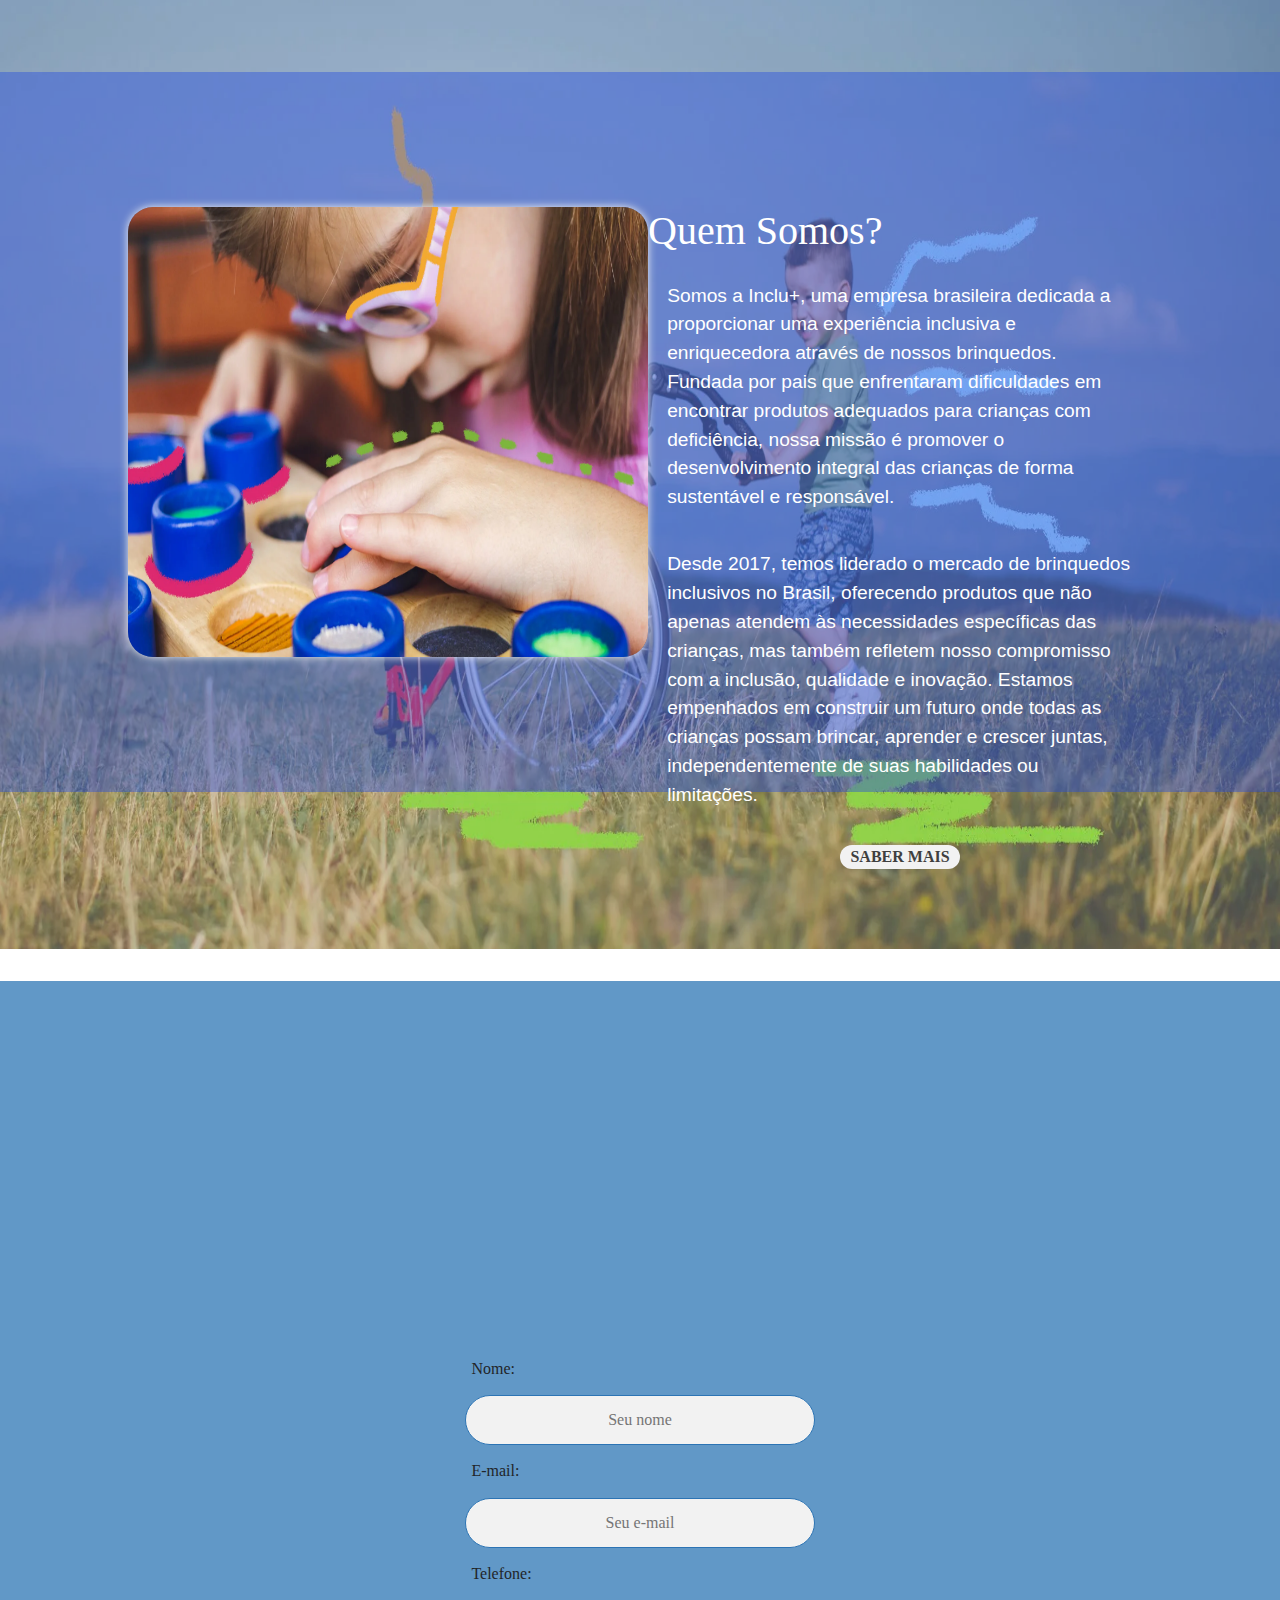
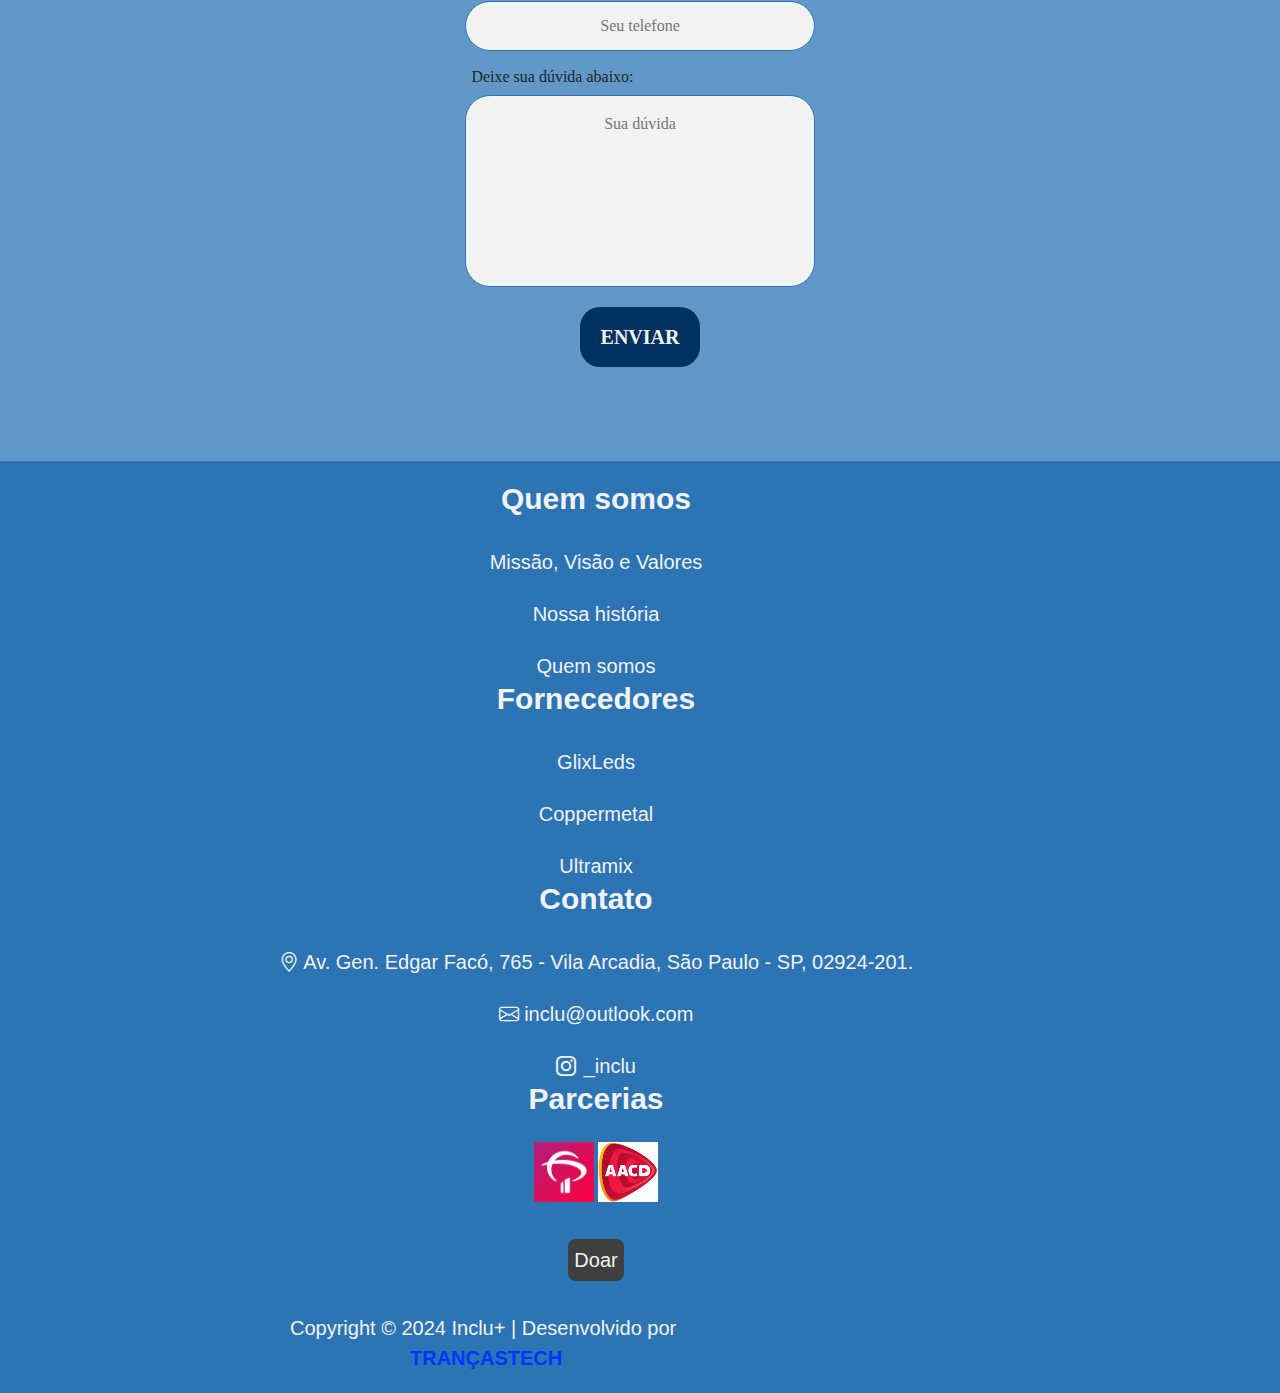
==== commit 0e2845f8: "atualizei produtos" ====
--- a/index.html
+++ b/index.html
@@ -13,7 +13,7 @@
         integrity="sha512-MV7K8+y+gLIBoVD59lQIYicR65iaqukzvf/nwasF0nqhPay5w/9lJmVM2hMDcnK1OnMGCdVK+iQrJ7lzPJQd1w=="
         crossorigin="anonymous" referrerpolicy="no-referrer" />
     <link rel="stylesheet" href="./CSS/index.css">
-    
+
 </head>
 
 <body id="inicio">
@@ -57,7 +57,9 @@
     <div id="carouselExampleAutoplaying" class="carousel slide" data-bs-ride="carousel">
         <div class="texto">
             <h2>Toque Colorido</h2>
-            <p id="textoCarousel">O toque colorido em um teclado musical infantil para crianças com deficiência visual é uma abordagem sensorialmente rica e inclusiva, projetada para envolver os sentidos de maneira significativa. Teclas coloridas e texturas táteis poderiam ser usadas, com cada tecla colorida de forma vibrante e com uma textura tátil distinta. Associar cada nota musical a uma cor específica pode ajudar as crianças a formar conexões cognitivas entre o som e a cor correspondente. Considera a inclusão de outros sentidos, como a interação com luzes coloridas que mudam conforme as notas são tocadas, proporcionando uma experiência sensorial completa e multifacetada.</p>
+            <p id="textoCarousel">Nosso teclado foi especialmente desenvolvido para crianças com deficiência auditiva,
+                oferecendo uma experiência musical rica e acessível. Com um design cuidadosamente projetado para atender
+                às necessidades específicas desse público.</p>
             <a id="VerMais" href="#produto">Ver mais</a>
         </div>
         <div class="carrossel">
@@ -215,8 +217,8 @@
                 <div class="footer">
                     <h4 class="footer">Quem somos</h4>
                     <a href="./HTML/sobre.html">Missão, Visão e Valores</a>
-                    <a href="./HTML/sobre.html">ODS</a>
                     <a href="./HTML/sobre.html">Nossa história</a>
+                    <a href="./HTML/sobre.html">Quem somos</a>
                 </div>
 
                 <div class="footer">
@@ -268,31 +270,29 @@
     <script src="https://cdn.jsdelivr.net/npm/bootstrap@5.3.3/dist/js/bootstrap.bundle.min.js"
         integrity="sha384-YvpcrYf0tY3lHB60NNkmXc5s9fDVZLESaAA55NDzOxhy9GkcIdslK1eN7N6jIeHz"
         crossorigin="anonymous"></script>
-        <div vw class="enabled">
-            <div vw-access-button class="active"></div>
-            <div vw-plugin-wrapper>
-              <div class="vw-plugin-top-wrapper"></div>
-            </div>
-          </div>
-          <script src="https://vlibras.gov.br/app/vlibras-plugin.js"></script>
-          <script>
-            new window.VLibras.Widget('https://vlibras.gov.br/app');
-          </script>
-          <script src="https://cdn.userway.org/widget.js" data-account="lDNOgbcrEH"></script>    
-          <!--chatai-->
-          <script>
-            window.GPTTConfig = {
-                uuid: "f7d626b9bde9489b96cb5447dec123ee"
-            }
-        </script>
-        <script
-            src="https://app.gpt-trainer.com/widget-asset.min.js"
-            defer>
-        </script>
-        
-
-        <!--fim do chatai-->
-        
+    <div vw class="enabled">
+        <div vw-access-button class="active"></div>
+        <div vw-plugin-wrapper>
+            <div class="vw-plugin-top-wrapper"></div>
+        </div>
+    </div>
+    <script src="https://vlibras.gov.br/app/vlibras-plugin.js"></script>
+    <script>
+        new window.VLibras.Widget('https://vlibras.gov.br/app');
+    </script>
+    <script src="https://cdn.userway.org/widget.js" data-account="lDNOgbcrEH"></script>
+    <!--chatai-->
+    <script>
+        window.GPTTConfig = {
+            uuid: "f7d626b9bde9489b96cb5447dec123ee"
+        }
+    </script>
+    <script src="https://app.gpt-trainer.com/widget-asset.min.js" defer>
+    </script>
+
+
+    <!--fim do chatai-->
+
 </body>
 
 </html>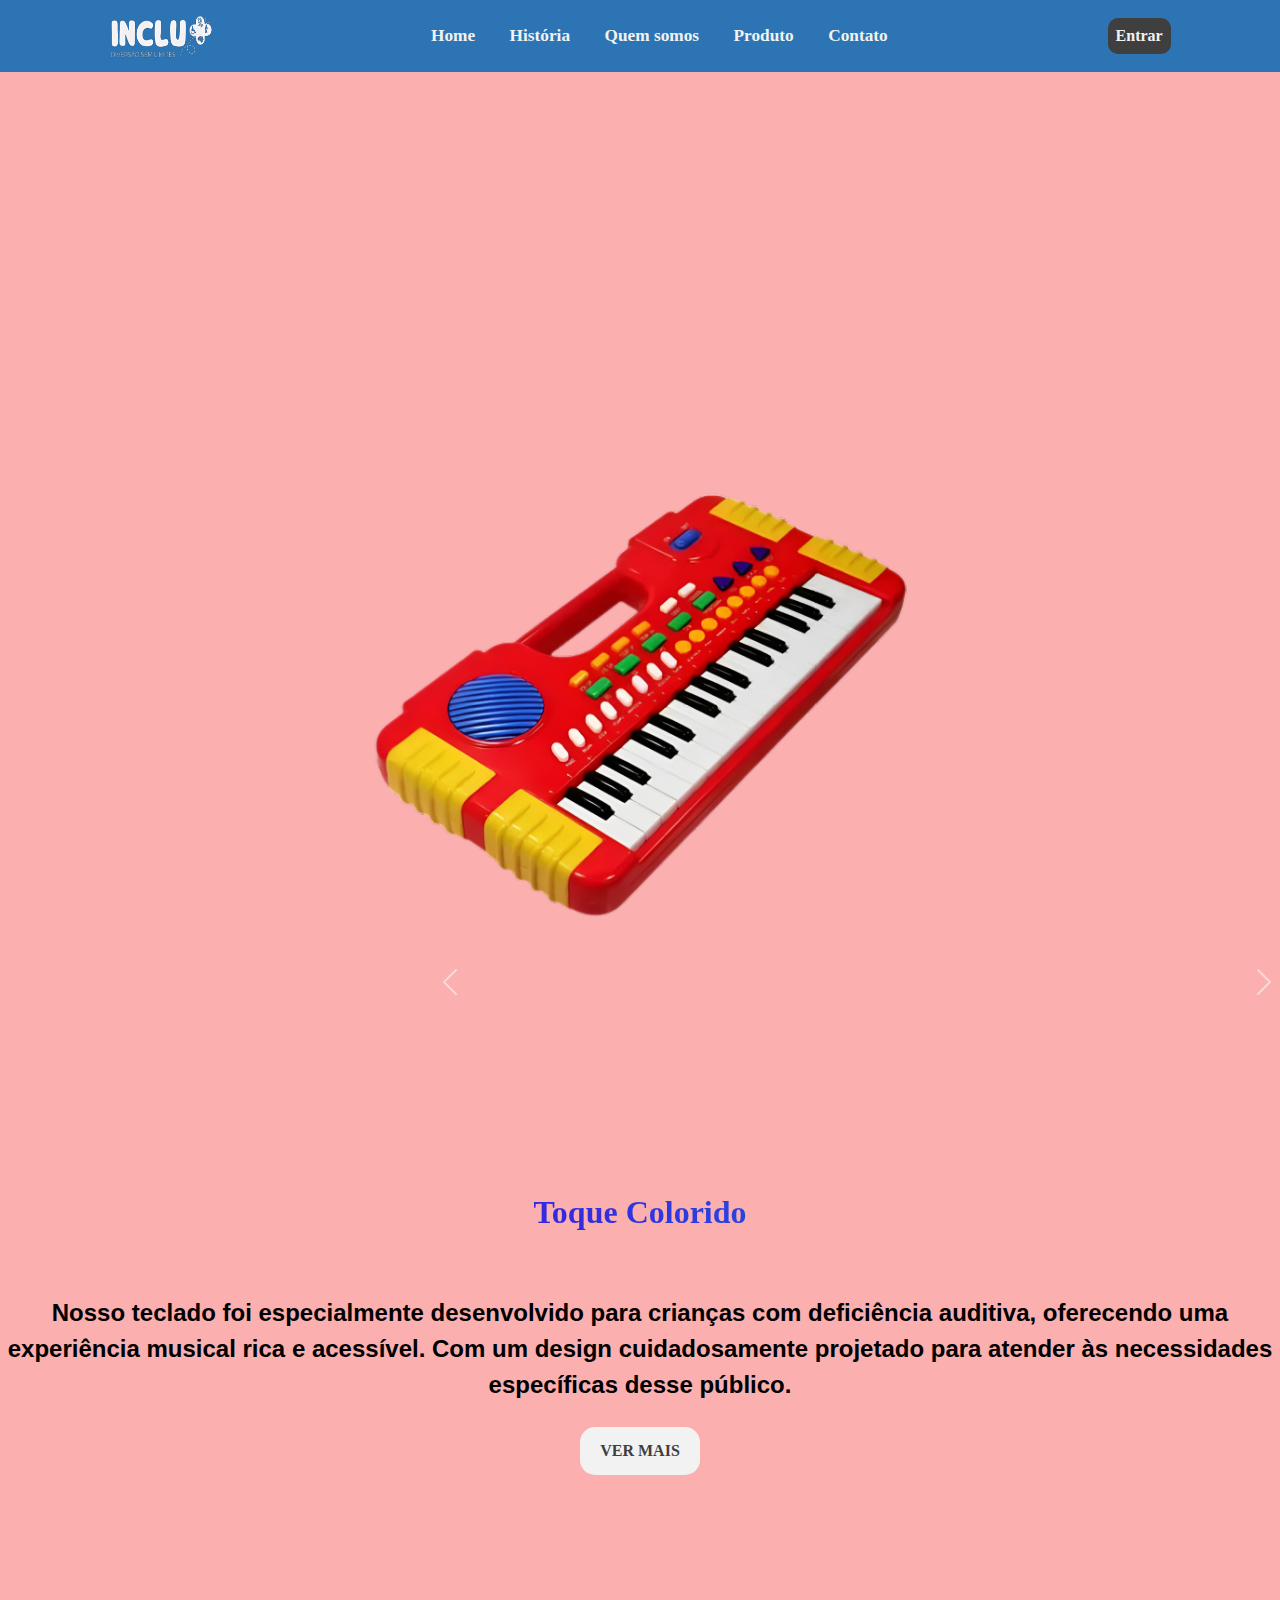
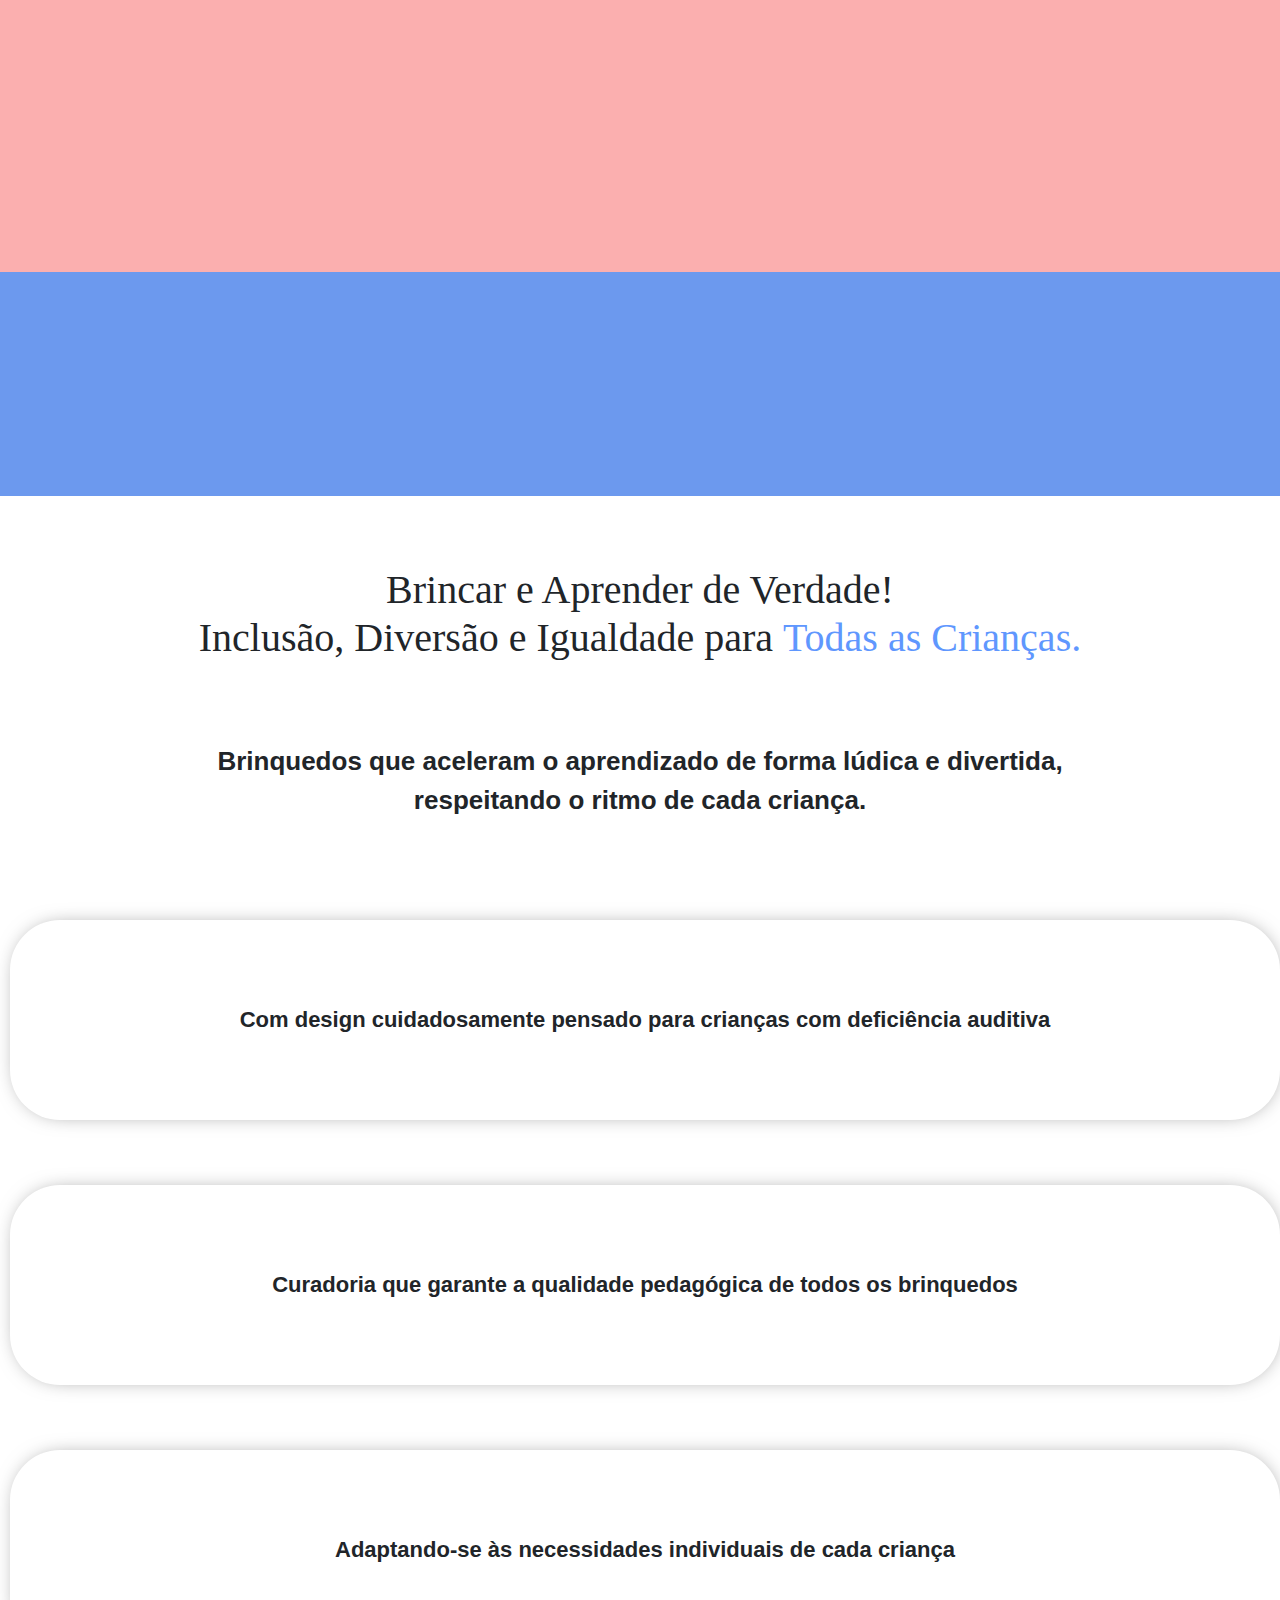
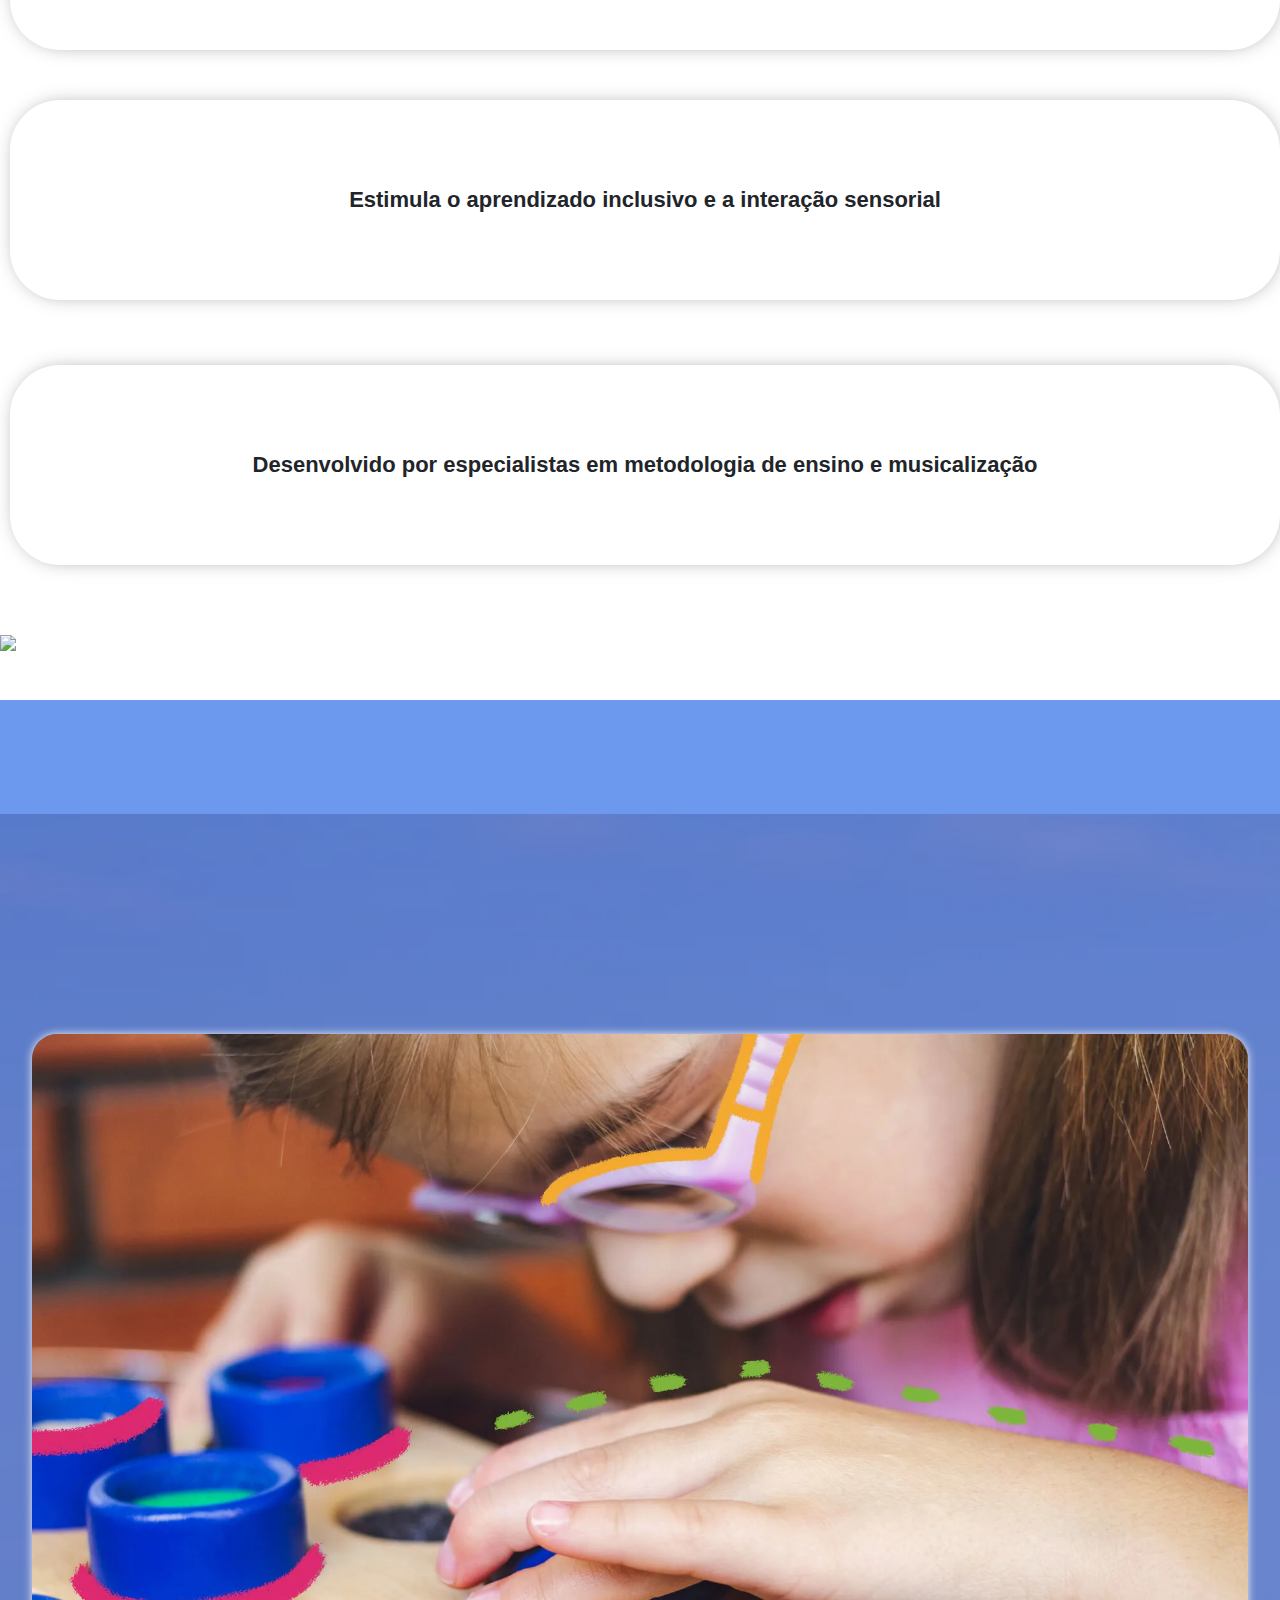
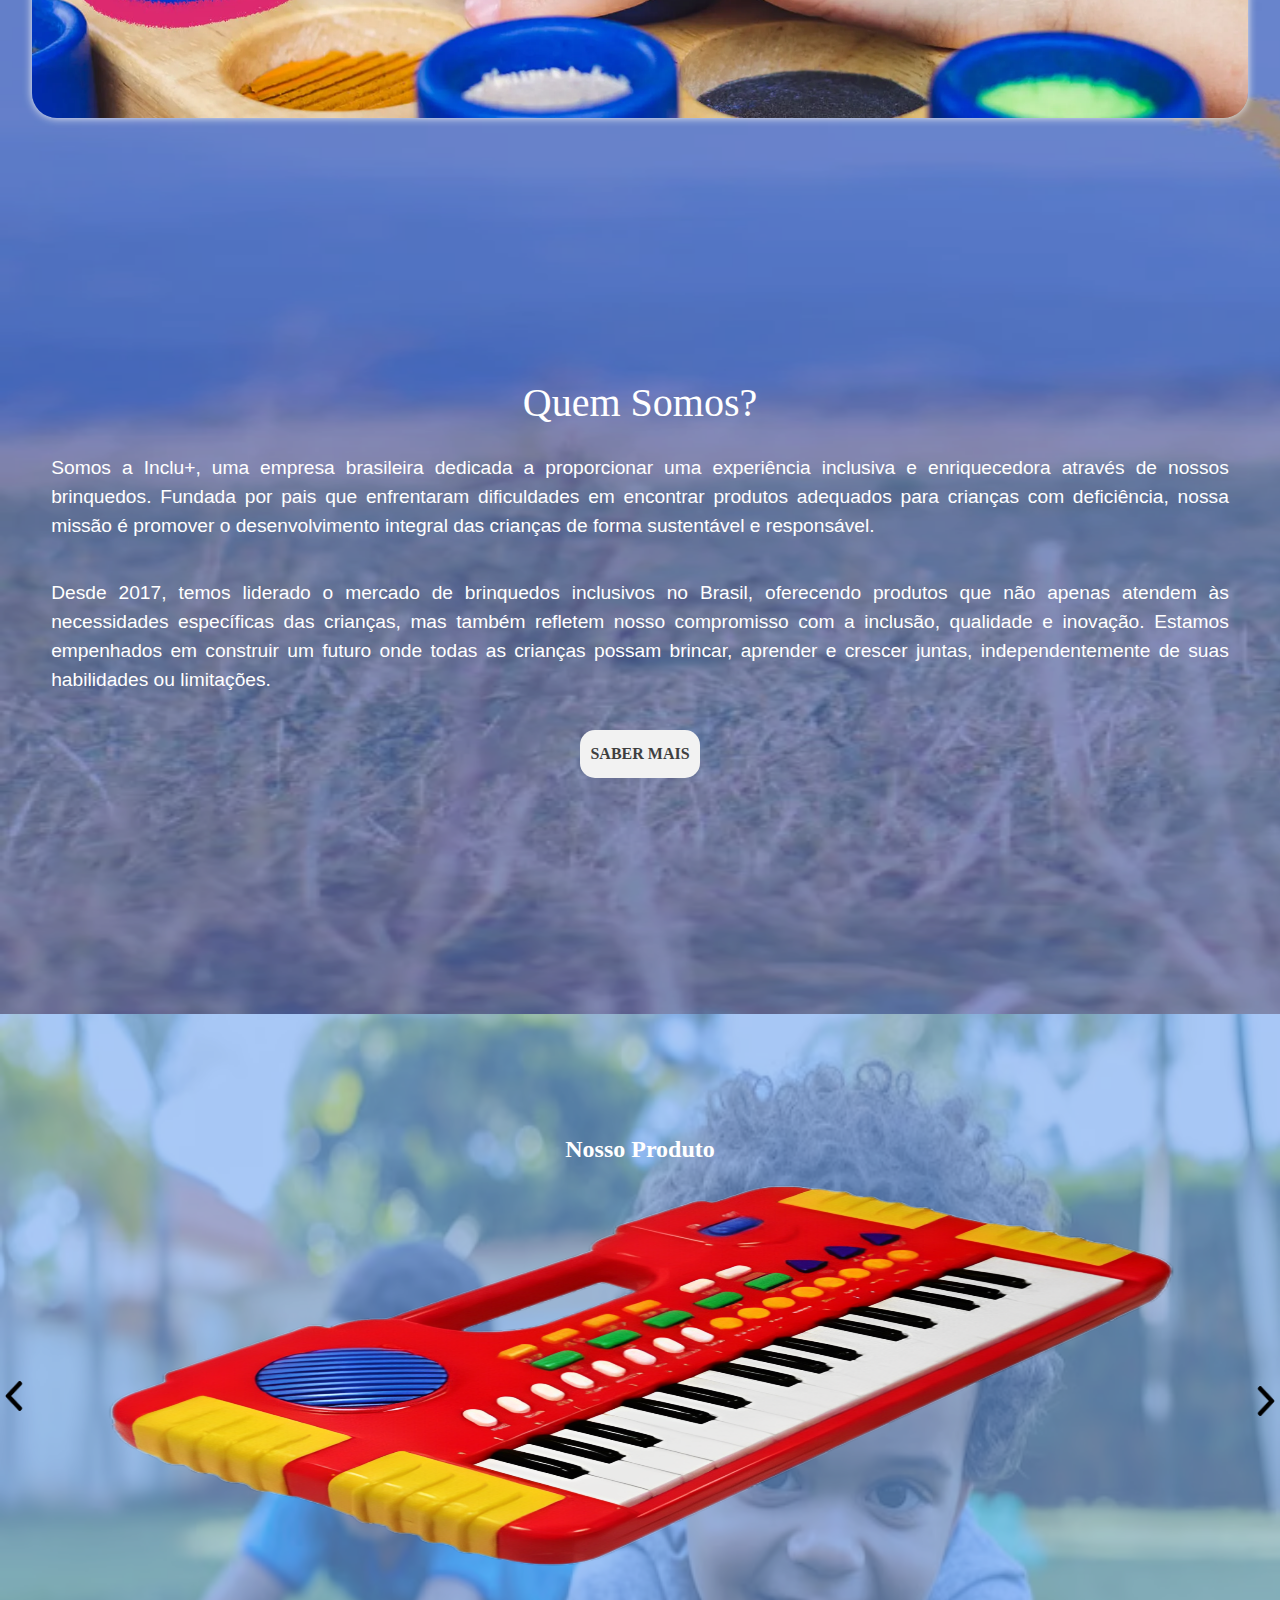
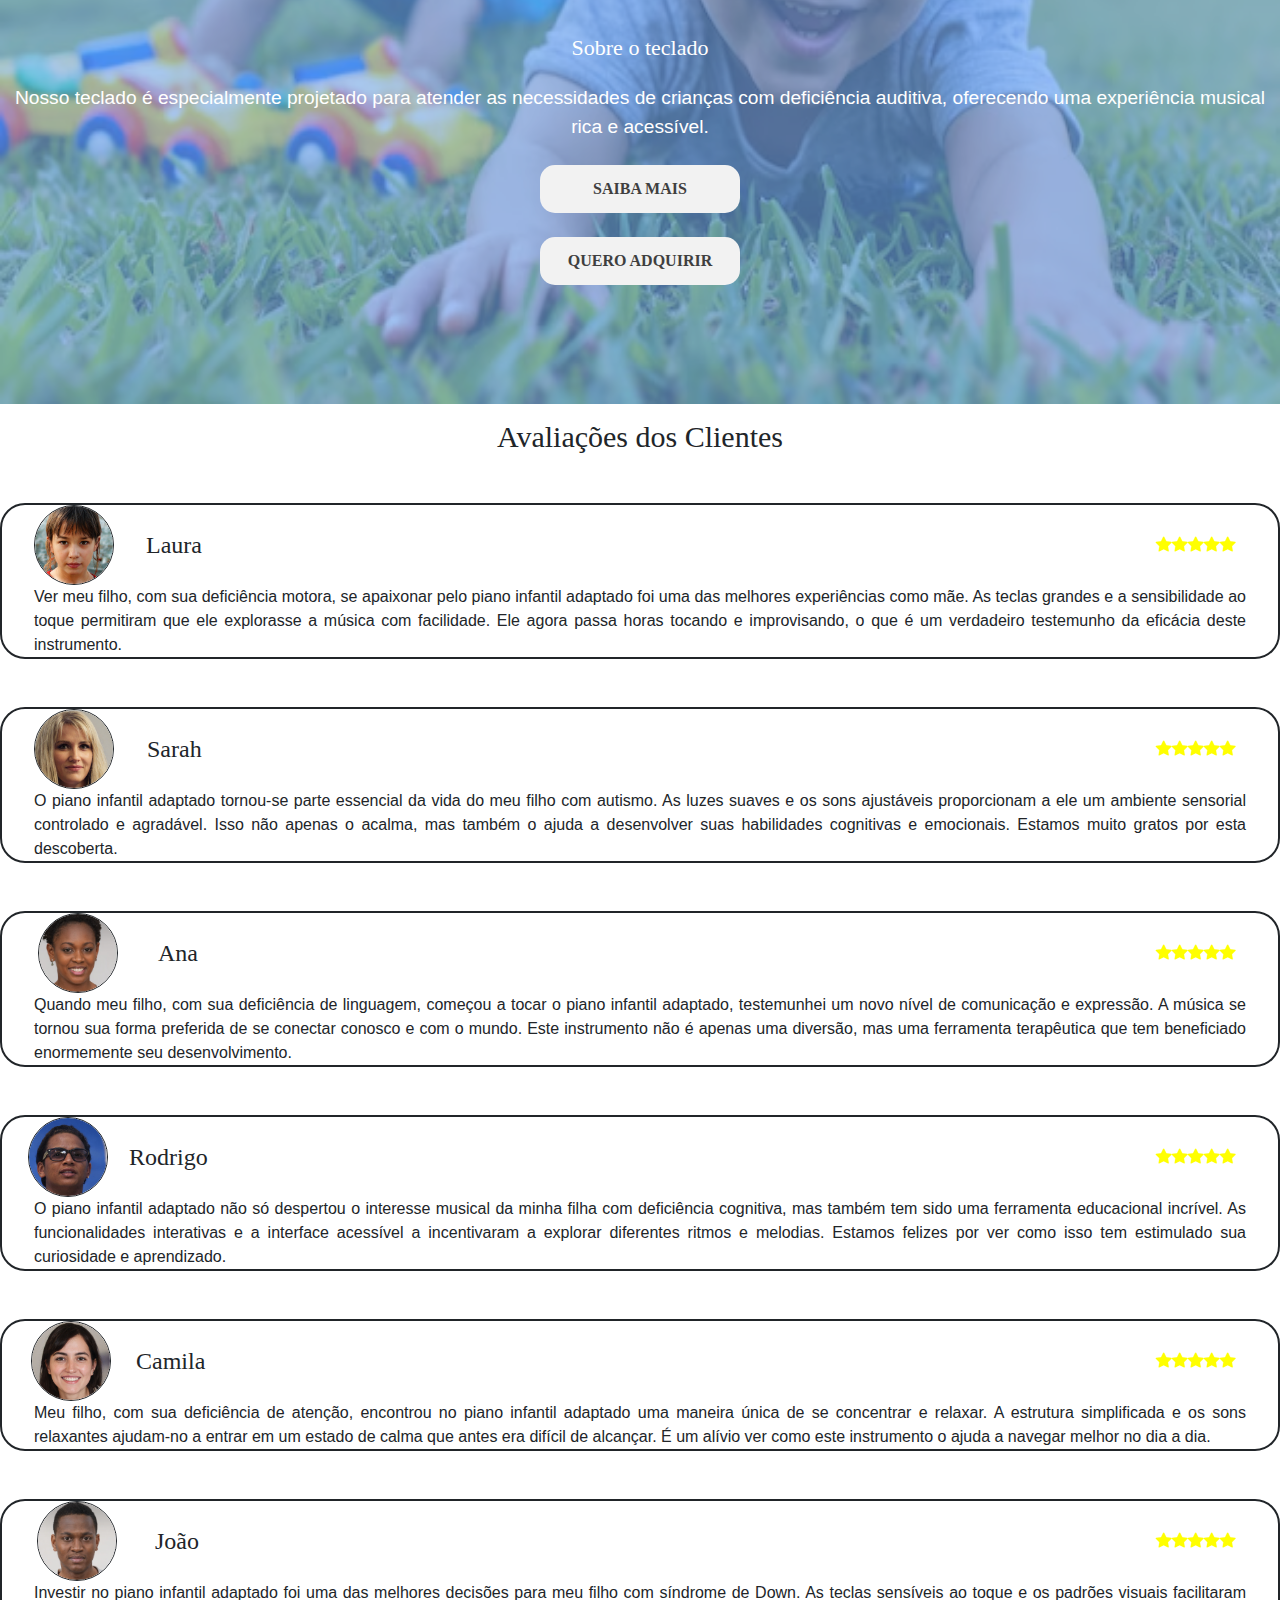
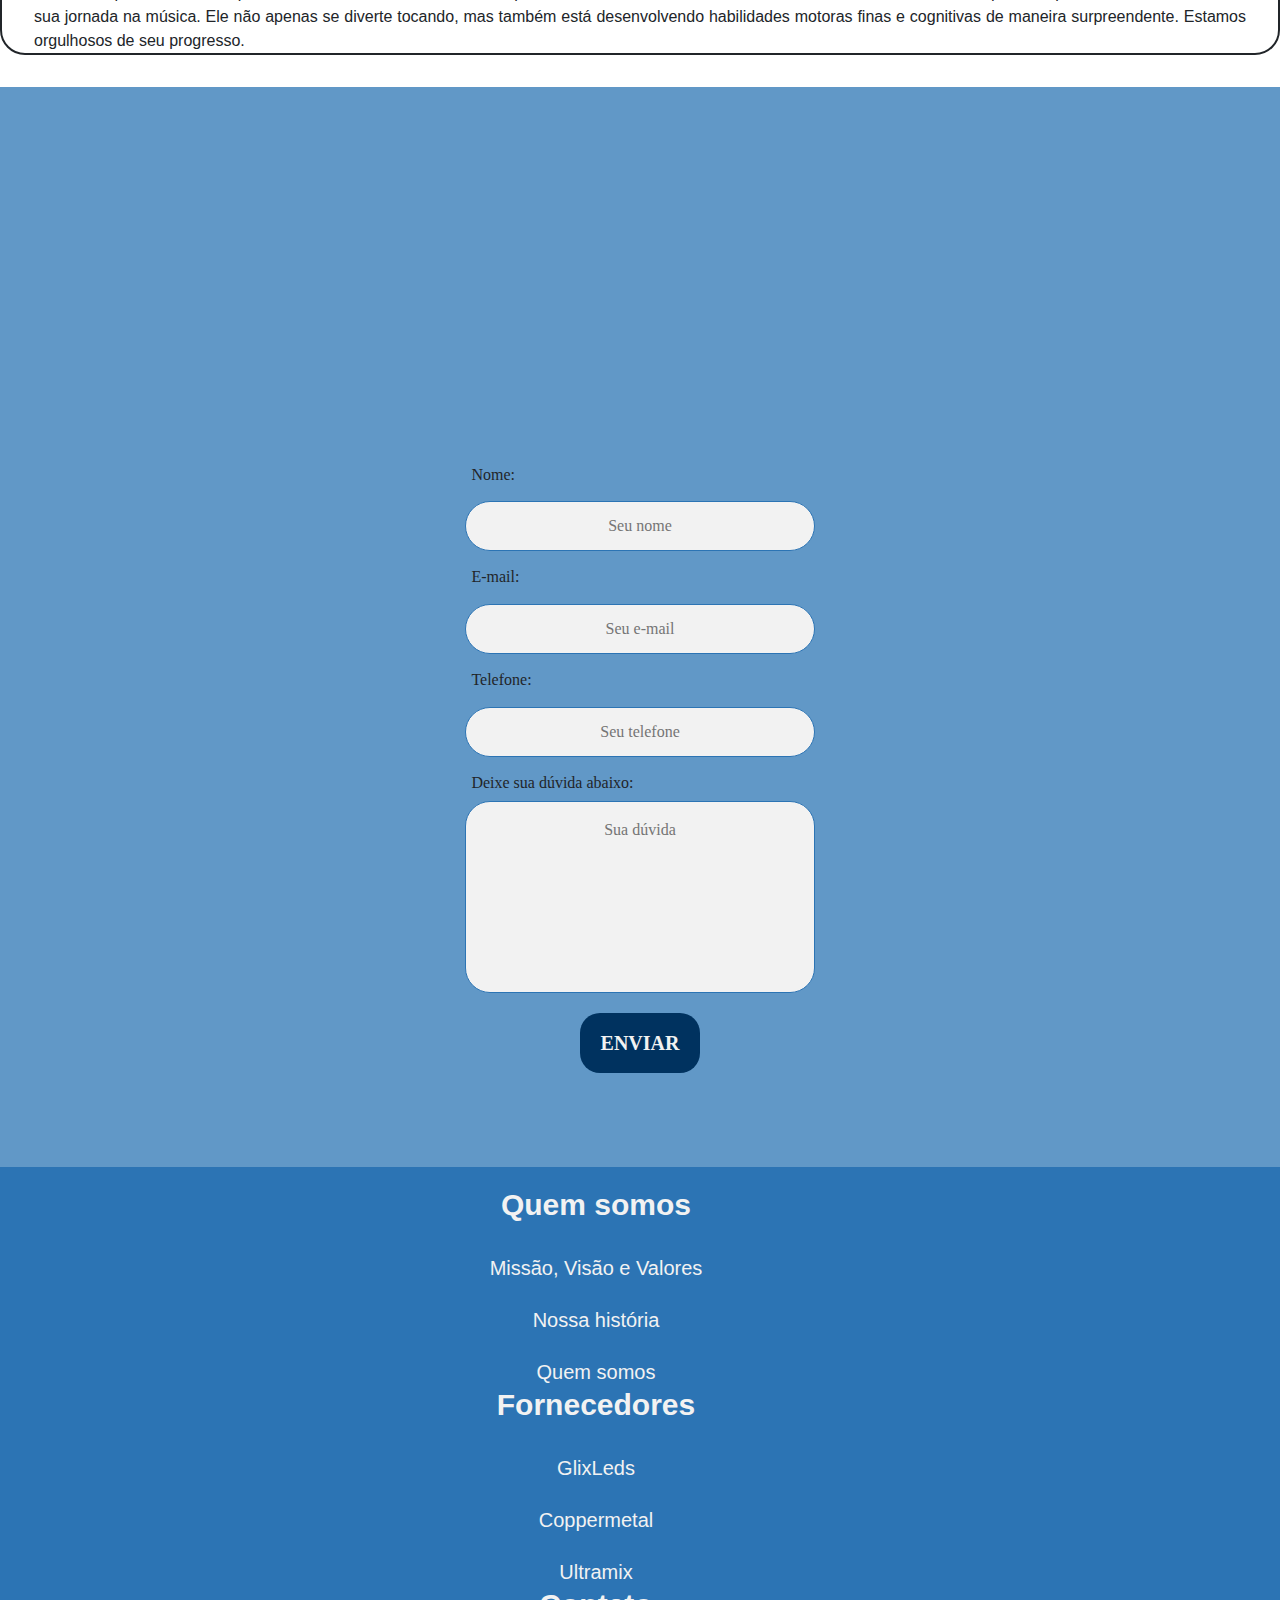
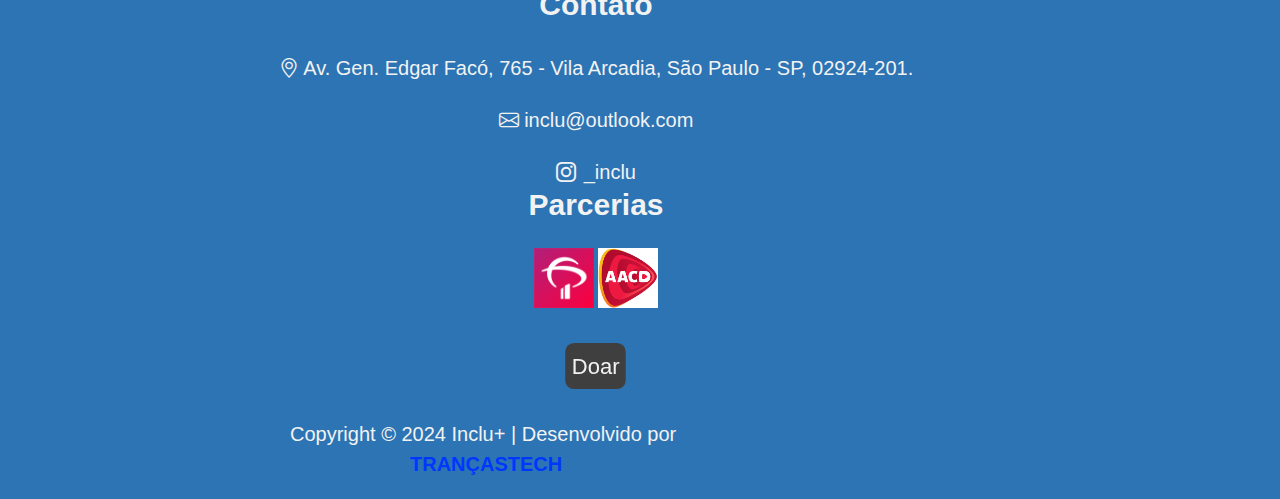
==== commit 2d1d5a7c: "Responsividade da pagina principal" ====
--- a/index.html
+++ b/index.html
@@ -176,7 +176,174 @@
         </div>
     </div>
 
-    
+    <div id="produto">
+        <div class="fundo2">
+            <figure><img src="./IMG/FundoPiano.png" alt=""></figure>
+        </div>
+        <div class="resto">
+            <div class="texto2">
+                <h2>Sobre o teclado</h2>
+                <p>Nosso teclado é especialmente projetado para atender as necessidades de crianças com deficiência
+                    auditiva, oferecendo uma experiência musical rica e acessível.</p>
+                <a href="./HTML/produtos.html">Saiba mais</a>
+                <a href="./HTML/AdquirirProd.html">Quero adquirir</a>
+            </div>
+            <div class="container-slider">
+                <button id="prev-button"><img src="./IMG/arrow.png" alt="prev-button"></button>
+                <div class="container-images">
+                    <img src="./IMG/piano1.png" alt="piano infantil" class="slider on">
+                    <img src="./IMG/piano2.png" alt="piano infantil" class="slider">
+                    <img src="./IMG/piano3.png" alt="piano infantil" class="slider">
+                </div>
+                <button id="next-button"><img src="./IMG/arrow.png" alt="next-button"></button>
+            </div>
+            <h2 id="NossoProd">Nosso Produto</h2>
+        </div>
+    </div>
+    <div class="avaliacao">
+        <h2>Avaliações dos Clientes</h2>
+        <div class="avaliacoes">
+            <div class="av">
+                <div class="divisao">
+                    <div class="fotoCliente">
+                        <figure><img src="./IMG/face-imagem-457829.jpg" alt="cliente"></figure>
+                        <h4>Laura</h4>
+                    </div>
+                    <div class="estrelas">
+                        <div class="alinhar">
+                            <i class="bi bi-star-fill"></i><i class="bi bi-star-fill"></i><i
+                                class="bi bi-star-fill"></i><i class="bi bi-star-fill"></i><i
+                                class="bi bi-star-fill"></i>
+                        </div>
+                    </div>
+                </div>
+                <div class="cardTexto">
+                    <p>Ver meu filho, com sua deficiência motora, se apaixonar pelo piano infantil adaptado foi uma das
+                        melhores experiências como mãe. As teclas grandes e a sensibilidade ao toque permitiram que ele
+                        explorasse a música com facilidade. Ele agora passa horas tocando e improvisando, o que é um
+                        verdadeiro testemunho da eficácia deste instrumento.</p>
+                </div>
+            </div>
+            <div class="av">
+                <div class="divisao">
+                    <div class="fotoCliente">
+                        <figure><img src="./IMG/face-imagem-622151.jpg" alt="cliente"></figure>
+                        <h4>Sarah</h4>
+                    </div>
+                    <div class="estrelas">
+                        <div class="alinhar">
+                            <i class="bi bi-star-fill"></i><i class="bi bi-star-fill"></i><i
+                                class="bi bi-star-fill"></i><i class="bi bi-star-fill"></i><i
+                                class="bi bi-star-fill"></i>
+                        </div>
+                    </div>
+                </div>
+                <div class="cardTexto">
+                    <p>O piano infantil adaptado tornou-se parte essencial da vida do meu filho com autismo. As luzes
+                        suaves
+                        e os sons ajustáveis proporcionam a ele um ambiente sensorial controlado e agradável. Isso não
+                        apenas o acalma, mas também o ajuda a desenvolver suas habilidades cognitivas e emocionais.
+                        Estamos
+                        muito gratos por esta descoberta.</p>
+                </div>
+            </div>
+            <div class="av">
+                <div class="divisao">
+                    <div class="fotoCliente">
+                        <figure><img src="./IMG/face-imagem127123.PNG" alt="cliente"></figure>
+                        <h4>Ana</h4>
+                    </div>
+
+                    <div class="estrelas">
+                        <div class="alinhar">
+                            <i class="bi bi-star-fill"></i><i class="bi bi-star-fill"></i><i
+                                class="bi bi-star-fill"></i><i class="bi bi-star-fill"></i><i
+                                class="bi bi-star-fill"></i>
+                        </div>
+                    </div>
+                </div>
+                <div class="cardTexto">
+                    <p>Quando meu filho, com sua deficiência de linguagem, começou a tocar o piano infantil adaptado,
+                        testemunhei um novo nível de comunicação e expressão. A música se tornou sua forma preferida de
+                        se
+                        conectar conosco e com o mundo. Este instrumento não é apenas uma diversão, mas uma ferramenta
+                        terapêutica que tem beneficiado enormemente seu desenvolvimento.</p>
+                </div>
+            </div>
+            <div class="av">
+                <div class="divisao">
+                    <div class="fotoCliente">
+                        <figure><img src="./IMG/face-imagem-813365.jpg" alt="cliente"></figure>
+                        <h4>Rodrigo</h4>
+                    </div>
+
+                    <div class="estrelas">
+                        <div class="alinhar">
+                            <i class="bi bi-star-fill"></i><i class="bi bi-star-fill"></i><i
+                                class="bi bi-star-fill"></i><i class="bi bi-star-fill"></i><i
+                                class="bi bi-star-fill"></i>
+                        </div>
+                    </div>
+                </div>
+                <div class="cardTexto">
+                    <p>O piano infantil adaptado não só despertou o interesse musical da minha filha com deficiência
+                        cognitiva, mas também tem sido uma ferramenta educacional incrível. As funcionalidades
+                        interativas e
+                        a interface acessível a incentivaram a explorar diferentes ritmos e melodias. Estamos felizes
+                        por
+                        ver como isso tem estimulado sua curiosidade e aprendizado.</p>
+                </div>
+            </div>
+            <div class="av">
+                <div class="divisao">
+                    <div class="fotoCliente">
+                        <figure><img src="./IMG/face-imagem-861164.jpg" alt="cliente"></figure>
+                        <h4>Camila</h4>
+                    </div>
+
+                    <div class="estrelas">
+                        <div class="alinhar">
+                            <i class="bi bi-star-fill"></i><i class="bi bi-star-fill"></i><i
+                                class="bi bi-star-fill"></i><i class="bi bi-star-fill"></i><i
+                                class="bi bi-star-fill"></i>
+                        </div>
+                    </div>
+                </div>
+                <div class="cardTexto">
+                    <p>Meu filho, com sua deficiência de atenção, encontrou no piano infantil adaptado uma maneira única
+                        de
+                        se concentrar e relaxar. A estrutura simplificada e os sons relaxantes ajudam-no a entrar em um
+                        estado de calma que antes era difícil de alcançar. É um alívio ver como este instrumento o ajuda
+                        a
+                        navegar melhor no dia a dia.</p>
+                </div>
+            </div>
+            <div class="av">
+                <div class="divisao">
+                    <div class="fotoCliente">
+                        <figure><img src="./IMG/face-imagem123815.PNG" alt="cliente"></figure>
+                        <h4>João</h4>
+                    </div>
+
+                    <div class="estrelas">
+                        <div class="alinhar">
+                            <i class="bi bi-star-fill"></i><i class="bi bi-star-fill"></i><i
+                                class="bi bi-star-fill"></i><i class="bi bi-star-fill"></i><i
+                                class="bi bi-star-fill"></i>
+                        </div>
+                    </div>
+                </div>
+                <div class="cardTexto">
+                    <p>Investir no piano infantil adaptado foi uma das melhores decisões para meu filho com síndrome de
+                        Down. As teclas sensíveis ao toque e os padrões visuais facilitaram sua jornada na música. Ele
+                        não
+                        apenas se diverte tocando, mas também está desenvolvendo habilidades motoras finas e cognitivas
+                        de
+                        maneira surpreendente. Estamos orgulhosos de seu progresso.</p>
+                </div>
+            </div>
+        </div>
+    </div>
 
     <div id="contato" class="mapa">
         <div class="estilizar">
--- a/CSS/index.css
+++ b/CSS/index.css
@@ -231,6 +231,7 @@
 
 .texto {
     width: 700px;
+    height: 40vh;
     display: flex;
     flex-direction: column;
     justify-content: center;
@@ -241,12 +242,14 @@
 
 #textoCarousel {
     font-size: 1.5em;
+    text-align: center;
 }
 
 .carousel {
     height: 100vh;
     display: flex;
     justify-content: center;
+    align-items: center;
     margin-top: 4.5em;
     gap: 14em;
 }
@@ -270,8 +273,7 @@
 }
 
 .carousel img {
-    height: 700px;
-    padding: auto;
+    height: 500px;
 }
 
 .carousel-item {
@@ -1023,7 +1025,7 @@
     margin-left: 10px;
     margin-bottom: 15px;
     border-radius: 50px;
-    padding: 50px 20px;
+    padding: 30px 20px;
     min-height: 200px;
     transition: 1s;
 }
@@ -1427,7 +1429,7 @@
 div.avaliacoes {
     display: grid;
     grid-template-columns: repeat(3, 570px);
-    grid-template-rows: repeat(2, 290px);
+    grid-template-rows: repeat(2, 250px);
     justify-content: center;
     gap: 3em;
     margin-top: 3em;
@@ -1727,6 +1729,7 @@
     margin-top: 1em;
     align-self: center;
     transition: ease-in-out .3s;
+    transform: scale(1.1);
 }
 
 .Doar p {
@@ -1776,9 +1779,8 @@
 
 @media screen and (max-width: 1880px) {
 
-    header,
-    nav.nav-bar {
-        justify-content: space-between;
+    header {
+        width: 100%;
     }
 
     .mobile-menu.open {
@@ -1816,12 +1818,13 @@
         width: 100%;
     }
 
-    div p  {
+    div p {
         margin: 0;
     }
 
     div.avaliacoes {
         grid-template-columns: auto;
+        grid-template-rows: repeat(3, 1fr);
     }
 
     .estilizar {
@@ -1830,6 +1833,36 @@
         width: auto;
         justify-content: space-around;
     }
+
+    #produto {
+        height: 110vh;
+    }
+
+    .fundo2 {
+        height: 100%;
+    }
+
+    .fundo2 img {
+        height: 110vh;
+    }
+
+    .texto2 {
+        width: auto;
+    }
+
+    .resto {
+        width: 100%;
+        height: auto;
+    }
+
+    .container-slider {
+        width: 100%;
+    }
+
+    .container-images {
+        width: 100%;
+    }
+
     .mapa {
         height: 120vh;
     }
@@ -1853,4 +1886,63 @@
         width: auto;
     }
 
+    .flex {
+        flex-direction: column;
+        width: auto;
+        height: auto;
+        align-items: center;
+        height: 180vh;
+    }
+
+    .informacoes {
+        width: auto;
+        align-items: center;
+    }
+
+    .informacoes p {
+        text-align: justify;
+    }
+
+    .algumaCoisa {
+        height: 200vh;
+        overflow: hidden;
+    }
+
+    .algumaCoisa .fundo img {
+        height: 200vh;
+        width: 500%;
+    }
+
+    .infos figure img {
+        height: auto;
+        width: 100%;
+    }
+
+    .infos {
+        height: 200vh;
+    }
+
+    .carousel {
+        height: 200vh;
+        flex-direction: column-reverse;
+        width: 100%;
+    }
+
+    .texto,
+    .carrossel {
+        width: auto;
+    }
+
+    .texto {
+        height: auto;
+    }
+
+    .carousel button {
+        left: auto;
+        width: auto;
+    }
+
+    .carousel-control-prev-icon {
+        margin-right: 19em;
+    }
 }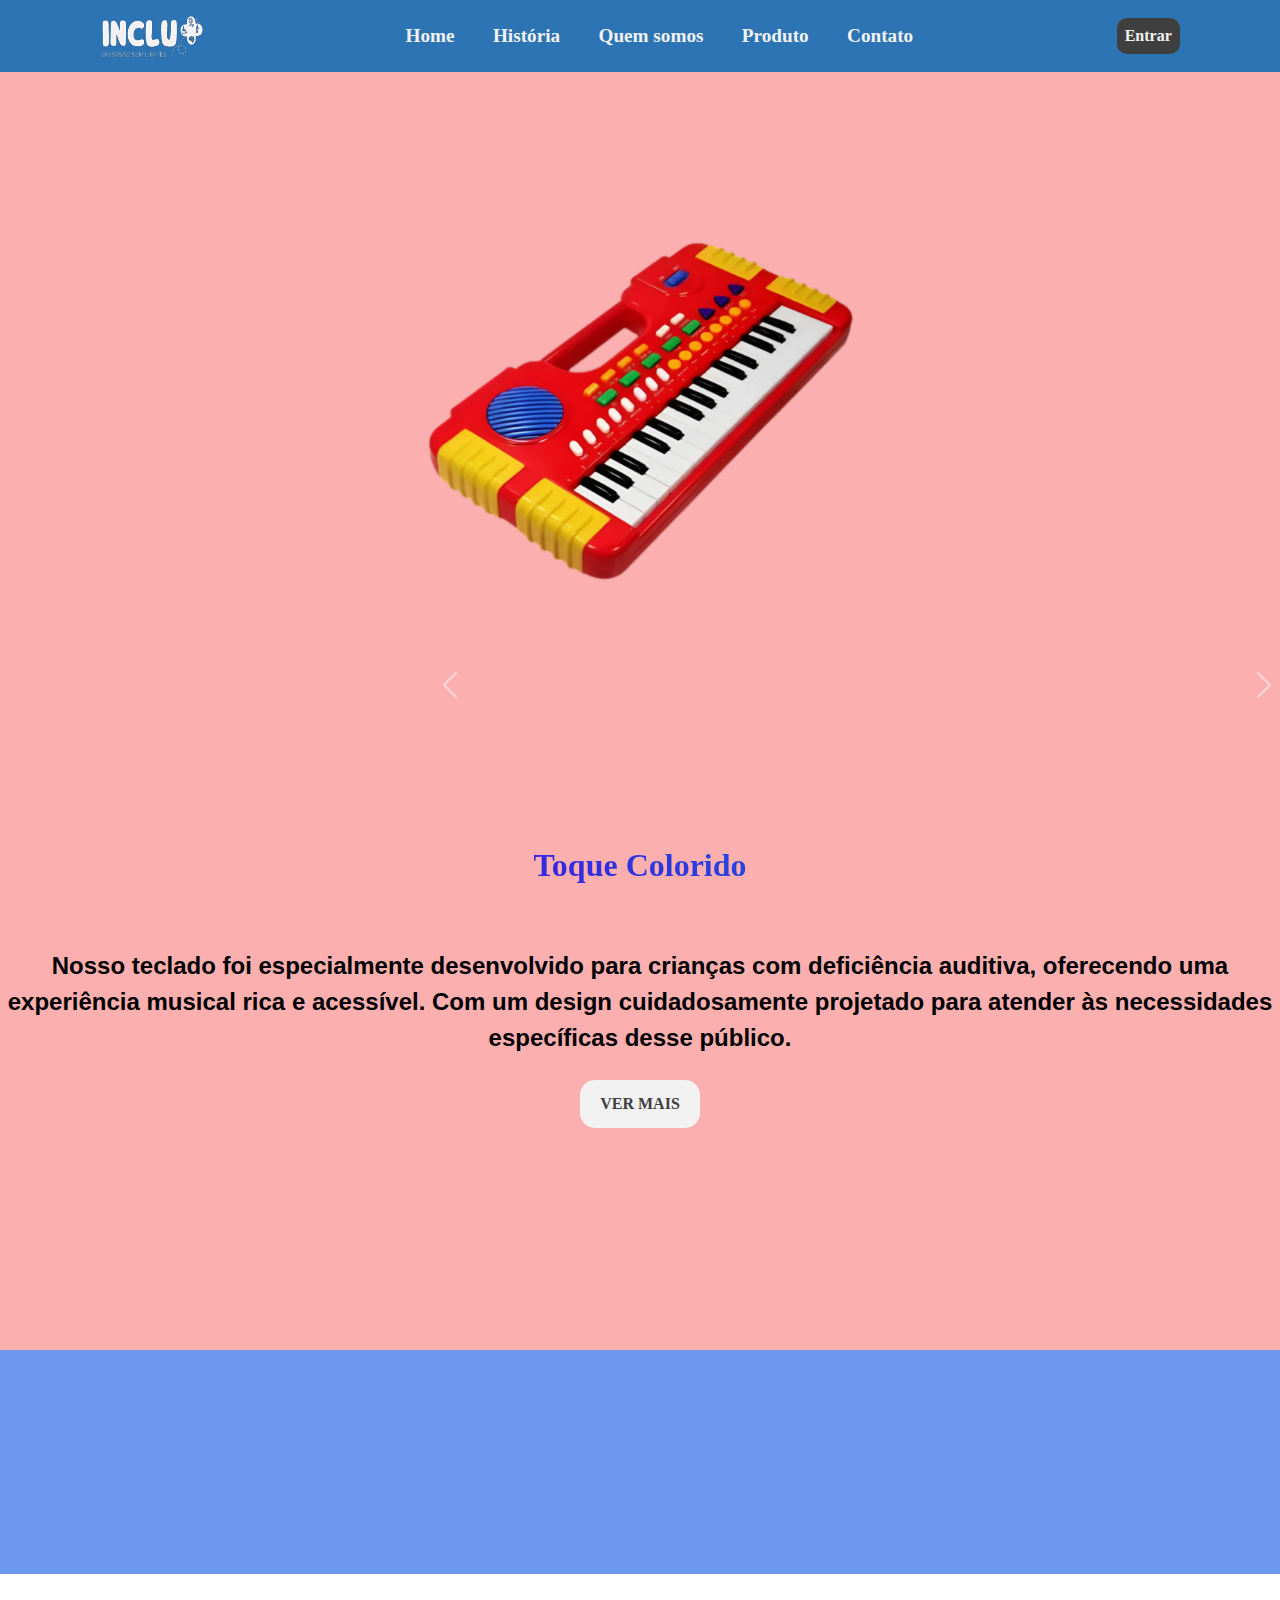
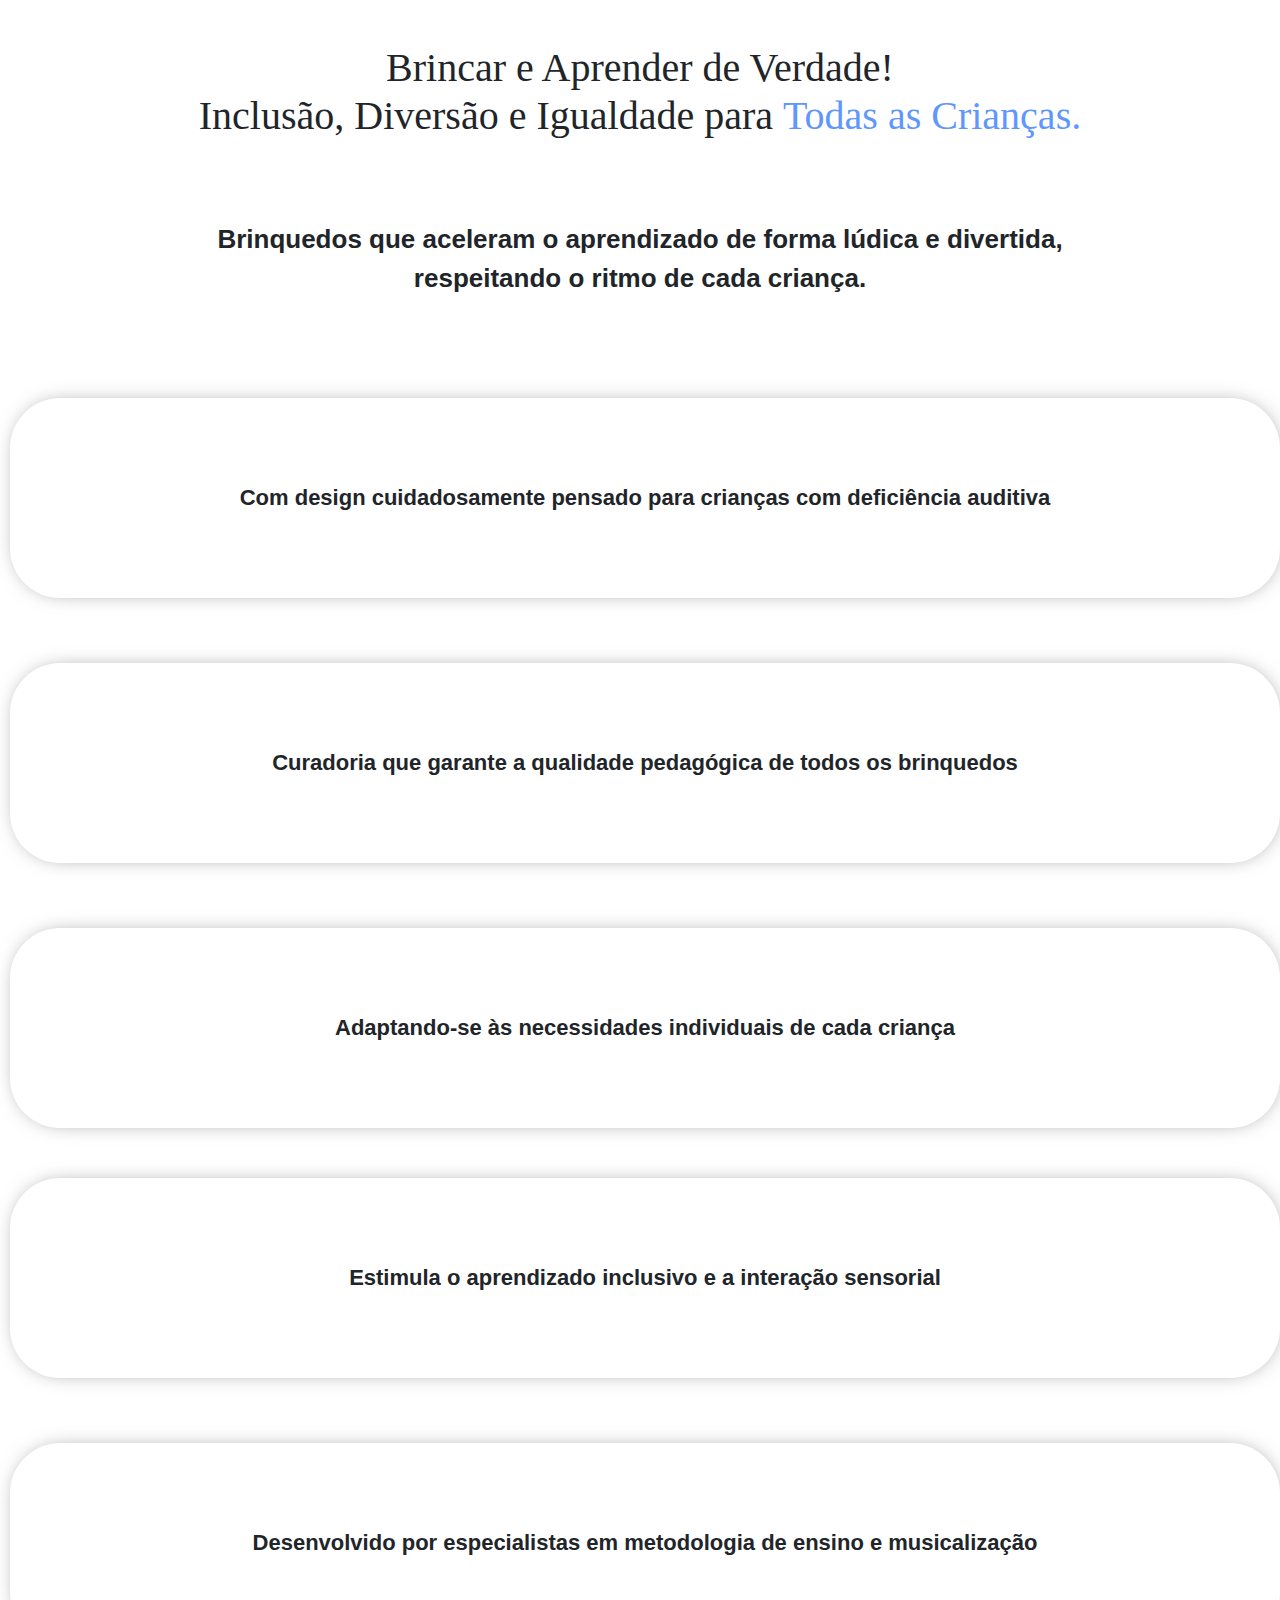
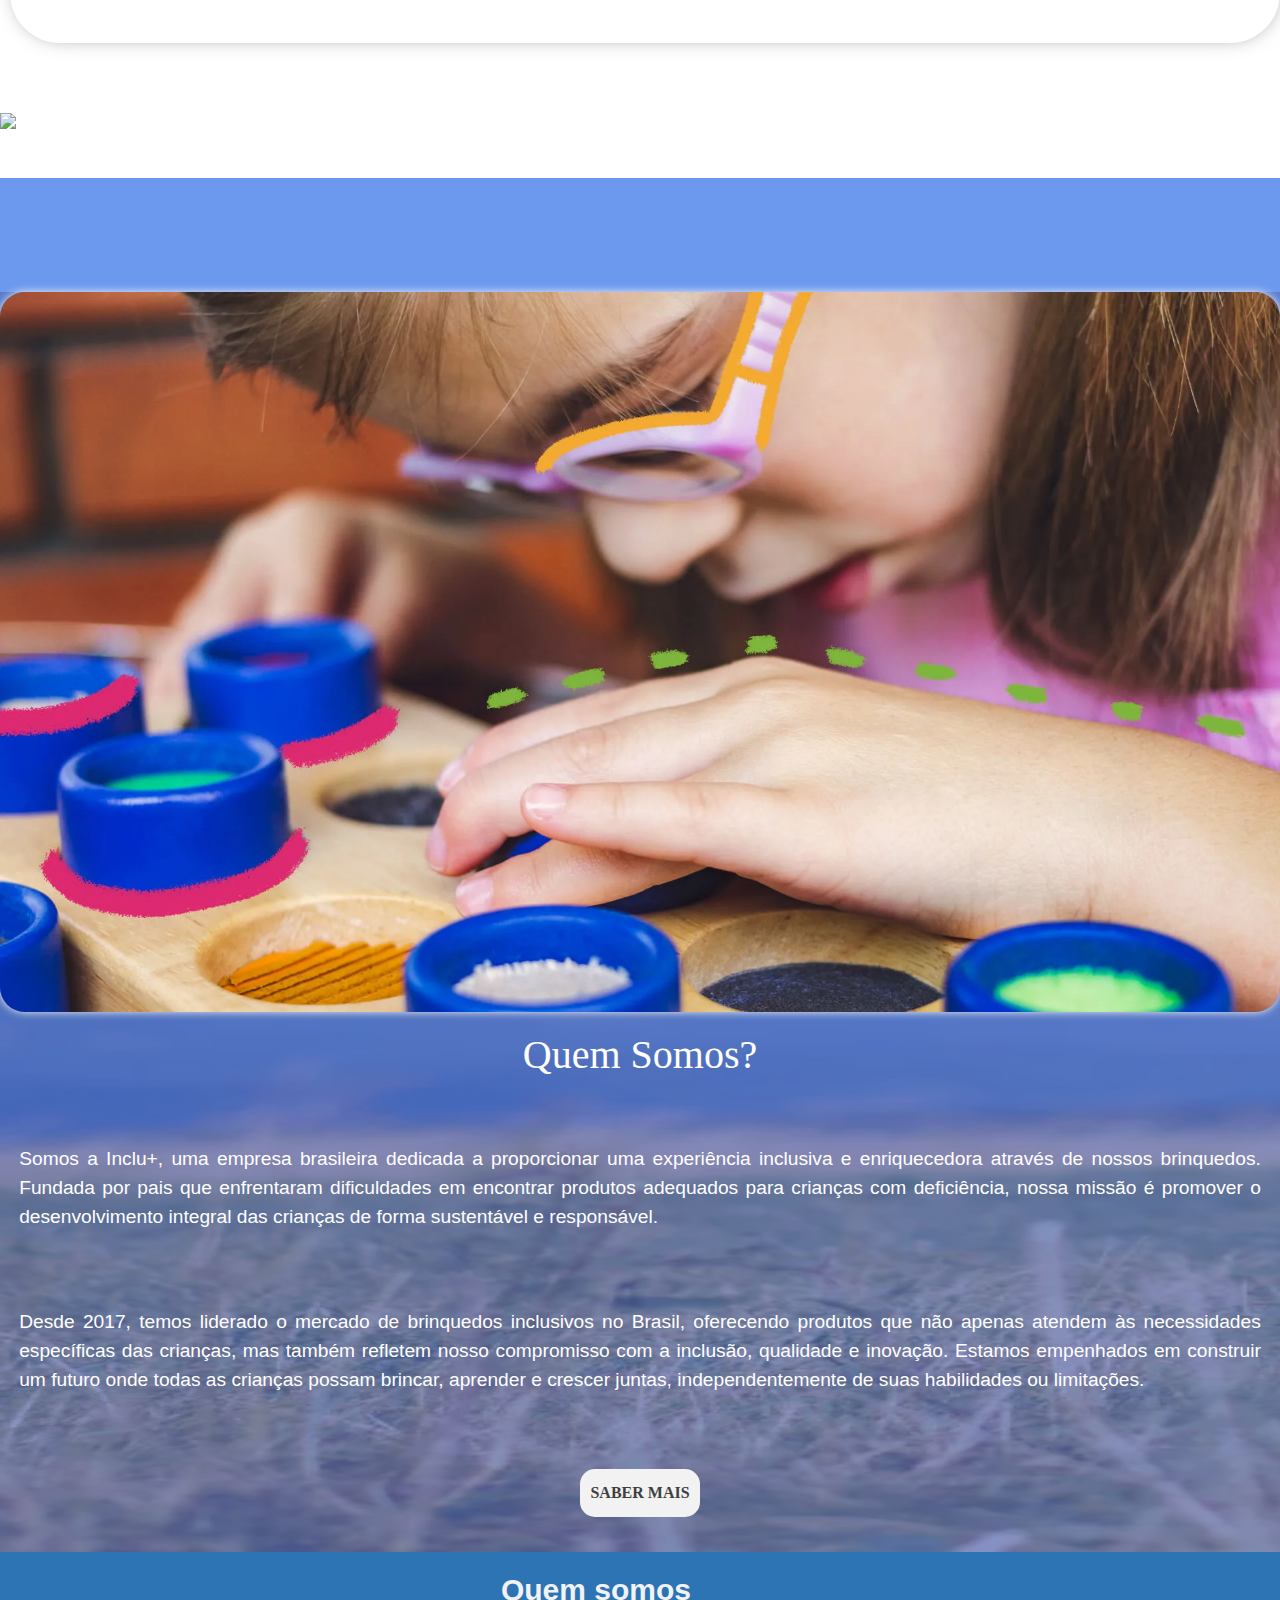
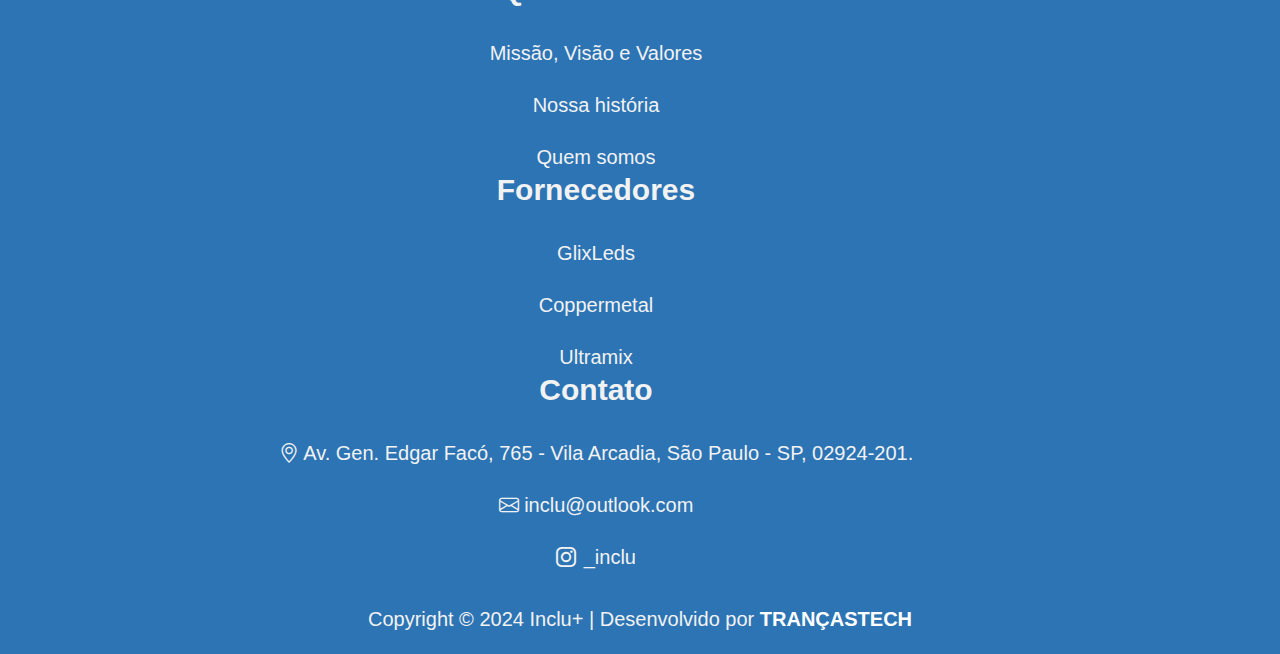
==== commit babb32b0: "ACABOUUUUUUUUUUUUUUUUUUUUUUUUUUUUUUUUUUUUUUUUUUUUUUUUUUUUUUUUUUUU" ====
--- a/index.html
+++ b/index.html
@@ -13,6 +13,7 @@
         integrity="sha512-MV7K8+y+gLIBoVD59lQIYicR65iaqukzvf/nwasF0nqhPay5w/9lJmVM2hMDcnK1OnMGCdVK+iQrJ7lzPJQd1w=="
         crossorigin="anonymous" referrerpolicy="no-referrer" />
     <link rel="stylesheet" href="./CSS/index.css">
+    <link rel="stylesheet" href="./CSS/contato.css">
 
 </head>
 
@@ -23,13 +24,11 @@
                 <a href="./index.html"><img src="./IMG/Logo.png" alt="Logo da Inclu+"></a>
             </div>
             <div class="nav-list">
-                <ul>
-                    <li class="nav-item"><a href="./index.html" class="nav-link">Home</a></li>
-                    <li class="nav-item"><a href="./HTML/sobre.html" class="nav-link">História</a></li>
-                    <li class="nav-item"><a href="#informacoes" class="nav-link">Quem somos</a></li>
-                    <li class="nav-item"><a href="./HTML/produtos.html" class="nav-link">Produto</a></li>
-                    <li class="nav-item"><a href="#contato" class="nav-link">Contato</a></li>
-                </ul>
+                <a href="./index.html" class="nav-link">Home</a>
+                <a href="./HTML/sobre.html" class="nav-link">História</a>
+                <a href="#informacoes" class="nav-link">Quem somos</a>
+                <a href="./HTML/produtos.html" class="nav-link">Produto</a>
+                <a href="./HTML/contato.html" class="nav-link">Contato</a>
             </div>
             <div class="login-button">
                 <a href="./HTML/Login.html">Entrar</a>
@@ -41,11 +40,11 @@
         </nav>
         <div class="mobile-menu">
             <ul>
-                <li class="nav-item"><a href="./index.html" class="nav-link">Home</a></li>
-                <li class="nav-item"><a href="./HTML/sobre.html" class="nav-link">História</a></li>
-                <li class="nav-item"><a href="#informacoes" class="nav-link">Quem somos</a></li>
-                <li class="nav-item"><a href="./HTML/produtos.html" class="nav-link">Produto</a></li>
-                <li class="nav-item"><a href="#contato" class="nav-link">Contato</a></li>
+                <a href="./index.html" class="nav-link">Home</a>
+                <a href="./HTML/sobre.html" class="nav-link">História</a>
+                <a href="#informacoes" class="nav-link">Quem somos</a>
+                <a href="./HTML/produtos.html" class="nav-link">Produto</a>
+                <a href="./HTML/contato.html#contato" class="nav-link">Contato</a>
             </ul>
 
             <div class="login-button">
@@ -60,7 +59,7 @@
             <p id="textoCarousel">Nosso teclado foi especialmente desenvolvido para crianças com deficiência auditiva,
                 oferecendo uma experiência musical rica e acessível. Com um design cuidadosamente projetado para atender
                 às necessidades específicas desse público.</p>
-            <a id="VerMais" href="#produto">Ver mais</a>
+            <a id="VerMais" href="./HTML/produtos.html">Ver mais</a>
         </div>
         <div class="carrossel">
             <div class="carousel-inner">
@@ -176,208 +175,6 @@
         </div>
     </div>
 
-    <div id="produto">
-        <div class="fundo2">
-            <figure><img src="./IMG/FundoPiano.png" alt=""></figure>
-        </div>
-        <div class="resto">
-            <div class="texto2">
-                <h2>Sobre o teclado</h2>
-                <p>Nosso teclado é especialmente projetado para atender as necessidades de crianças com deficiência
-                    auditiva, oferecendo uma experiência musical rica e acessível.</p>
-                <a href="./HTML/produtos.html">Saiba mais</a>
-                <a href="./HTML/AdquirirProd.html">Quero adquirir</a>
-            </div>
-            <div class="container-slider">
-                <button id="prev-button"><img src="./IMG/arrow.png" alt="prev-button"></button>
-                <div class="container-images">
-                    <img src="./IMG/piano1.png" alt="piano infantil" class="slider on">
-                    <img src="./IMG/piano2.png" alt="piano infantil" class="slider">
-                    <img src="./IMG/piano3.png" alt="piano infantil" class="slider">
-                </div>
-                <button id="next-button"><img src="./IMG/arrow.png" alt="next-button"></button>
-            </div>
-            <h2 id="NossoProd">Nosso Produto</h2>
-        </div>
-    </div>
-    <div class="avaliacao">
-        <h2>Avaliações dos Clientes</h2>
-        <div class="avaliacoes">
-            <div class="av">
-                <div class="divisao">
-                    <div class="fotoCliente">
-                        <figure><img src="./IMG/face-imagem-457829.jpg" alt="cliente"></figure>
-                        <h4>Laura</h4>
-                    </div>
-                    <div class="estrelas">
-                        <div class="alinhar">
-                            <i class="bi bi-star-fill"></i><i class="bi bi-star-fill"></i><i
-                                class="bi bi-star-fill"></i><i class="bi bi-star-fill"></i><i
-                                class="bi bi-star-fill"></i>
-                        </div>
-                    </div>
-                </div>
-                <div class="cardTexto">
-                    <p>Ver meu filho, com sua deficiência motora, se apaixonar pelo piano infantil adaptado foi uma das
-                        melhores experiências como mãe. As teclas grandes e a sensibilidade ao toque permitiram que ele
-                        explorasse a música com facilidade. Ele agora passa horas tocando e improvisando, o que é um
-                        verdadeiro testemunho da eficácia deste instrumento.</p>
-                </div>
-            </div>
-            <div class="av">
-                <div class="divisao">
-                    <div class="fotoCliente">
-                        <figure><img src="./IMG/face-imagem-622151.jpg" alt="cliente"></figure>
-                        <h4>Sarah</h4>
-                    </div>
-                    <div class="estrelas">
-                        <div class="alinhar">
-                            <i class="bi bi-star-fill"></i><i class="bi bi-star-fill"></i><i
-                                class="bi bi-star-fill"></i><i class="bi bi-star-fill"></i><i
-                                class="bi bi-star-fill"></i>
-                        </div>
-                    </div>
-                </div>
-                <div class="cardTexto">
-                    <p>O piano infantil adaptado tornou-se parte essencial da vida do meu filho com autismo. As luzes
-                        suaves
-                        e os sons ajustáveis proporcionam a ele um ambiente sensorial controlado e agradável. Isso não
-                        apenas o acalma, mas também o ajuda a desenvolver suas habilidades cognitivas e emocionais.
-                        Estamos
-                        muito gratos por esta descoberta.</p>
-                </div>
-            </div>
-            <div class="av">
-                <div class="divisao">
-                    <div class="fotoCliente">
-                        <figure><img src="./IMG/face-imagem127123.PNG" alt="cliente"></figure>
-                        <h4>Ana</h4>
-                    </div>
-
-                    <div class="estrelas">
-                        <div class="alinhar">
-                            <i class="bi bi-star-fill"></i><i class="bi bi-star-fill"></i><i
-                                class="bi bi-star-fill"></i><i class="bi bi-star-fill"></i><i
-                                class="bi bi-star-fill"></i>
-                        </div>
-                    </div>
-                </div>
-                <div class="cardTexto">
-                    <p>Quando meu filho, com sua deficiência de linguagem, começou a tocar o piano infantil adaptado,
-                        testemunhei um novo nível de comunicação e expressão. A música se tornou sua forma preferida de
-                        se
-                        conectar conosco e com o mundo. Este instrumento não é apenas uma diversão, mas uma ferramenta
-                        terapêutica que tem beneficiado enormemente seu desenvolvimento.</p>
-                </div>
-            </div>
-            <div class="av">
-                <div class="divisao">
-                    <div class="fotoCliente">
-                        <figure><img src="./IMG/face-imagem-813365.jpg" alt="cliente"></figure>
-                        <h4>Rodrigo</h4>
-                    </div>
-
-                    <div class="estrelas">
-                        <div class="alinhar">
-                            <i class="bi bi-star-fill"></i><i class="bi bi-star-fill"></i><i
-                                class="bi bi-star-fill"></i><i class="bi bi-star-fill"></i><i
-                                class="bi bi-star-fill"></i>
-                        </div>
-                    </div>
-                </div>
-                <div class="cardTexto">
-                    <p>O piano infantil adaptado não só despertou o interesse musical da minha filha com deficiência
-                        cognitiva, mas também tem sido uma ferramenta educacional incrível. As funcionalidades
-                        interativas e
-                        a interface acessível a incentivaram a explorar diferentes ritmos e melodias. Estamos felizes
-                        por
-                        ver como isso tem estimulado sua curiosidade e aprendizado.</p>
-                </div>
-            </div>
-            <div class="av">
-                <div class="divisao">
-                    <div class="fotoCliente">
-                        <figure><img src="./IMG/face-imagem-861164.jpg" alt="cliente"></figure>
-                        <h4>Camila</h4>
-                    </div>
-
-                    <div class="estrelas">
-                        <div class="alinhar">
-                            <i class="bi bi-star-fill"></i><i class="bi bi-star-fill"></i><i
-                                class="bi bi-star-fill"></i><i class="bi bi-star-fill"></i><i
-                                class="bi bi-star-fill"></i>
-                        </div>
-                    </div>
-                </div>
-                <div class="cardTexto">
-                    <p>Meu filho, com sua deficiência de atenção, encontrou no piano infantil adaptado uma maneira única
-                        de
-                        se concentrar e relaxar. A estrutura simplificada e os sons relaxantes ajudam-no a entrar em um
-                        estado de calma que antes era difícil de alcançar. É um alívio ver como este instrumento o ajuda
-                        a
-                        navegar melhor no dia a dia.</p>
-                </div>
-            </div>
-            <div class="av">
-                <div class="divisao">
-                    <div class="fotoCliente">
-                        <figure><img src="./IMG/face-imagem123815.PNG" alt="cliente"></figure>
-                        <h4>João</h4>
-                    </div>
-
-                    <div class="estrelas">
-                        <div class="alinhar">
-                            <i class="bi bi-star-fill"></i><i class="bi bi-star-fill"></i><i
-                                class="bi bi-star-fill"></i><i class="bi bi-star-fill"></i><i
-                                class="bi bi-star-fill"></i>
-                        </div>
-                    </div>
-                </div>
-                <div class="cardTexto">
-                    <p>Investir no piano infantil adaptado foi uma das melhores decisões para meu filho com síndrome de
-                        Down. As teclas sensíveis ao toque e os padrões visuais facilitaram sua jornada na música. Ele
-                        não
-                        apenas se diverte tocando, mas também está desenvolvendo habilidades motoras finas e cognitivas
-                        de
-                        maneira surpreendente. Estamos orgulhosos de seu progresso.</p>
-                </div>
-            </div>
-        </div>
-    </div>
-
-    <div id="contato" class="mapa">
-        <div class="estilizar">
-            <iframe
-                src="https://www.google.com/maps/embed?pb=!1m18!1m12!1m3!1d3658.915525175814!2d-46.7072076!3d-23.499551999999998!2m3!1f0!2f0!3f0!3m2!1i1024!2i768!4f13.1!3m3!1m2!1s0x94cef855a8584cdf%3A0x22f2cccbb94261d8!2sAv.%20Gen.%20Edgar%20Fac%C3%B3%2C%20765%20-%20Vila%20Arcadia%2C%20S%C3%A3o%20Paulo%20-%20SP%2C%2002924-201!5e0!3m2!1spt-BR!2sbr!4v1719951528110!5m2!1spt-BR!2sbr"
-                width="600" height="450" style="border:0;" allowfullscreen="" loading="lazy"
-                referrerpolicy="no-referrer-when-downgrade">
-            </iframe>
-            <div class="formCtt">
-                <form action="https://formspree.io/f/mwpekbgp" method="POST" class="form">
-                    <div class="div1Form">
-                        <label for="name">Nome:</label>
-                        <input placeholder="Seu nome" type="text" name="Nome" id="name">
-                    </div>
-                    <div class="div2Form">
-                        <div class="email">
-                            <label for="email">E-mail:</label>
-                            <input placeholder="Seu e-mail" required type="email" name="E-mail" id="email">
-                        </div>
-                        <div class="telefone">
-                            <label for="tel">Telefone:</label>
-                            <input placeholder="Seu telefone" type="number" name="Telefone" id="tel">
-                        </div>
-                    </div>
-                    <div class="div3Form">
-                        <label for="message">Deixe sua dúvida abaixo:</label>
-                        <textarea placeholder="Sua dúvida" required name="message" id="message"></textarea>
-                        <button type="submit">Enviar</button>
-                    </div>
-                </form>
-            </div>
-        </div>
-    </div>
-
     <footer>
         <div class="footer1">
             <div class="div1">
@@ -415,7 +212,7 @@
                     </div>
                 </div>
 
-                <div class="footer">
+                <div id="suma" class="footer">
                     <h4>Parcerias</h4>
                     <div class="i.social-icon essa">
                         <i><img class="imagemfooter" src="./IMG/ícone bradesco.png" alt="Imagem do ícone bradesco"></i>
--- a/CSS/index.css
+++ b/CSS/index.css
@@ -56,12 +56,6 @@
     justify-content: center;
 }
 
-.nav-list ul {
-    display: flex;
-    justify-content: center;
-    list-style: none;
-}
-
 .nav-bar a {
     font-family: Verdana, Geneva, Tahoma;
     font-size: .9em;
@@ -102,7 +96,7 @@
         width: 20%;
     }
 
-    .nav-item {
+    .nav-list a {
         display: none;
     }
 
@@ -246,7 +240,7 @@
 }
 
 .carousel {
-    height: 100vh;
+    height: 95vh;
     display: flex;
     justify-content: center;
     align-items: center;
@@ -273,7 +267,7 @@
 }
 
 .carousel img {
-    height: 500px;
+    height: 600px;
 }
 
 .carousel-item {
@@ -1507,7 +1501,6 @@
 /* MAPA E CONTATO */
 
 .mapa {
-    margin-top: 2em;
     height: 80vh;
     background-color: #2c75b4bf;
     display: flex;
@@ -1775,16 +1768,27 @@
     margin: 0;
 }
 
+.div2 a,
+.div2 a:hover {
+    color: white;
+}
+
+
 /* RESPONSIVIDADE */
 
 @media screen and (max-width: 1880px) {
+
+    .userway_buttons_wrapper {
+        position: absolute;
+        top: 50% !important;
+        left: 10% !important;
+    }
 
     header {
         width: 100%;
     }
 
     .mobile-menu.open {
-        z-index: 1;
         min-height: 100%;
     }
 
@@ -1891,12 +1895,15 @@
         width: auto;
         height: auto;
         align-items: center;
-        height: 180vh;
+        justify-content: center;
+        height: 140vh !important;
     }
 
     .informacoes {
         width: auto;
+        height: 100vh !important;
         align-items: center;
+        justify-content: space-around;
     }
 
     .informacoes p {
@@ -1904,12 +1911,12 @@
     }
 
     .algumaCoisa {
-        height: 200vh;
+        height: 140vh !important;
         overflow: hidden;
     }
 
     .algumaCoisa .fundo img {
-        height: 200vh;
+        height: 140vh !important;
         width: 500%;
     }
 
@@ -1919,11 +1926,13 @@
     }
 
     .infos {
-        height: 200vh;
+        height: 140vh !important;
+        padding: 0 !important;
     }
 
     .carousel {
-        height: 200vh;
+        margin-top: 0;
+        height: 150vh !important;
         flex-direction: column-reverse;
         width: 100%;
     }
@@ -1945,4 +1954,26 @@
     .carousel-control-prev-icon {
         margin-right: 19em;
     }
+
+    #suma {
+        display: none;
+    }
+
+    .div2 p,
+    .div2 a {
+        text-align: center;
+        display: inline;
+    }
+
+    .div2 a {
+        margin: 0;
+    }
+
+    .carousel img {
+        height: 400px;
+    }
+
+    .mobile-menu-icon button {
+        margin-left: 5em;
+    }
 }--- a/CSS/contato.css
+++ b/CSS/contato.css
@@ -0,0 +1,238 @@
+#CONTATO {
+    margin-top: 4.5em;
+    background-color: #2c75b4bf;
+    display: flex;
+    justify-content: center;
+    height: 4em;
+    align-items: center;
+}
+
+#CONTATO h1 {
+    font-size: 3.5em;
+    margin: 0;
+    margin-top: 2em;
+    color: white;
+}
+
+label {
+    color: white;
+}
+
+button {
+    border-radius: 25px;
+}
+
+.div3Form {
+    height: 35vh;
+    justify-content: space-around;
+}
+
+.nav-list a {
+    font-size: 1.2em;
+}
+
+@media screen and (max-width: 1880px) {
+
+    .userway_buttons_wrapper {
+        position: absolute;
+        top: 50% !important;
+        left: 10% !important;
+    }
+
+    .nav-bar {
+        width: 100%;
+    }
+
+    header {
+        width: 100%;
+    }
+
+    .mobile-menu.open {
+        min-height: 100%;
+    }
+
+    footer {
+        z-index: 0;
+    }
+
+    div.footer {
+        align-items: center;
+    }
+
+    .div2 p {
+        display: block;
+    }
+
+    .div2 a {
+        margin-left: 6em;
+    }
+
+    .footer p {
+        text-align: center;
+    }
+
+    footer .div1 {
+        flex-direction: column;
+        justify-content: center;
+        align-items: center;
+    }
+
+    body {
+        width: 100%;
+    }
+
+    div p {
+        margin: 0;
+    }
+
+    div.avaliacoes {
+        grid-template-columns: auto;
+        grid-template-rows: repeat(3, 1fr);
+    }
+
+    .estilizar {
+        flex-direction: column;
+        height: 120vh;
+        width: auto;
+        justify-content: space-around;
+    }
+
+    #produto {
+        height: 110vh;
+    }
+
+    .fundo2 {
+        height: 100%;
+    }
+
+    .fundo2 img {
+        height: 110vh;
+    }
+
+    .texto2 {
+        width: auto;
+    }
+
+    .resto {
+        width: 100%;
+        height: auto;
+    }
+
+    .container-slider {
+        width: 100%;
+    }
+
+    .container-images {
+        width: 100%;
+    }
+
+    .mapa {
+        height: 120vh;
+    }
+
+    .div2Form {
+        flex-direction: column;
+        height: auto;
+    }
+
+    iframe {
+        width: auto;
+        height: 35vh;
+    }
+
+    form {
+        width: auto;
+        justify-content: center;
+    }
+
+    .telefone {
+        width: auto;
+    }
+
+    .flex {
+        flex-direction: column;
+        width: auto;
+        height: auto;
+        align-items: center;
+        height: 180vh;
+    }
+
+    .informacoes {
+        width: auto;
+        align-items: center;
+    }
+
+    .informacoes p {
+        text-align: justify;
+    }
+
+    .algumaCoisa {
+        height: 200vh;
+        overflow: hidden;
+    }
+
+    .algumaCoisa .fundo img {
+        height: 200vh;
+        width: 500%;
+    }
+
+    .infos figure img {
+        height: auto;
+        width: 100%;
+    }
+
+    .infos {
+        height: 200vh;
+    }
+
+    .carousel {
+        height: 200vh;
+        flex-direction: column-reverse;
+        width: 100%;
+    }
+
+    .texto,
+    .carrossel {
+        width: auto;
+    }
+
+    .texto {
+        height: auto;
+    }
+
+    .carousel button {
+        left: auto;
+        width: auto;
+    }
+
+    .carousel-control-prev-icon {
+        margin-right: 19em;
+    }
+
+    #suma {
+        display: none;
+    }
+
+    .div2 p,
+    .div2 a {
+        text-align: center;
+        display: inline;
+    }
+
+    .div2 a {
+        margin: 0;
+    }
+
+    #openModalBtn,
+    .adquirir-link {
+        width: 50%;
+    }
+
+    .div3Form {
+        height: 40vh;
+    }
+
+    #CONTATO h1 {
+        margin-top: 1em;
+    }
+}